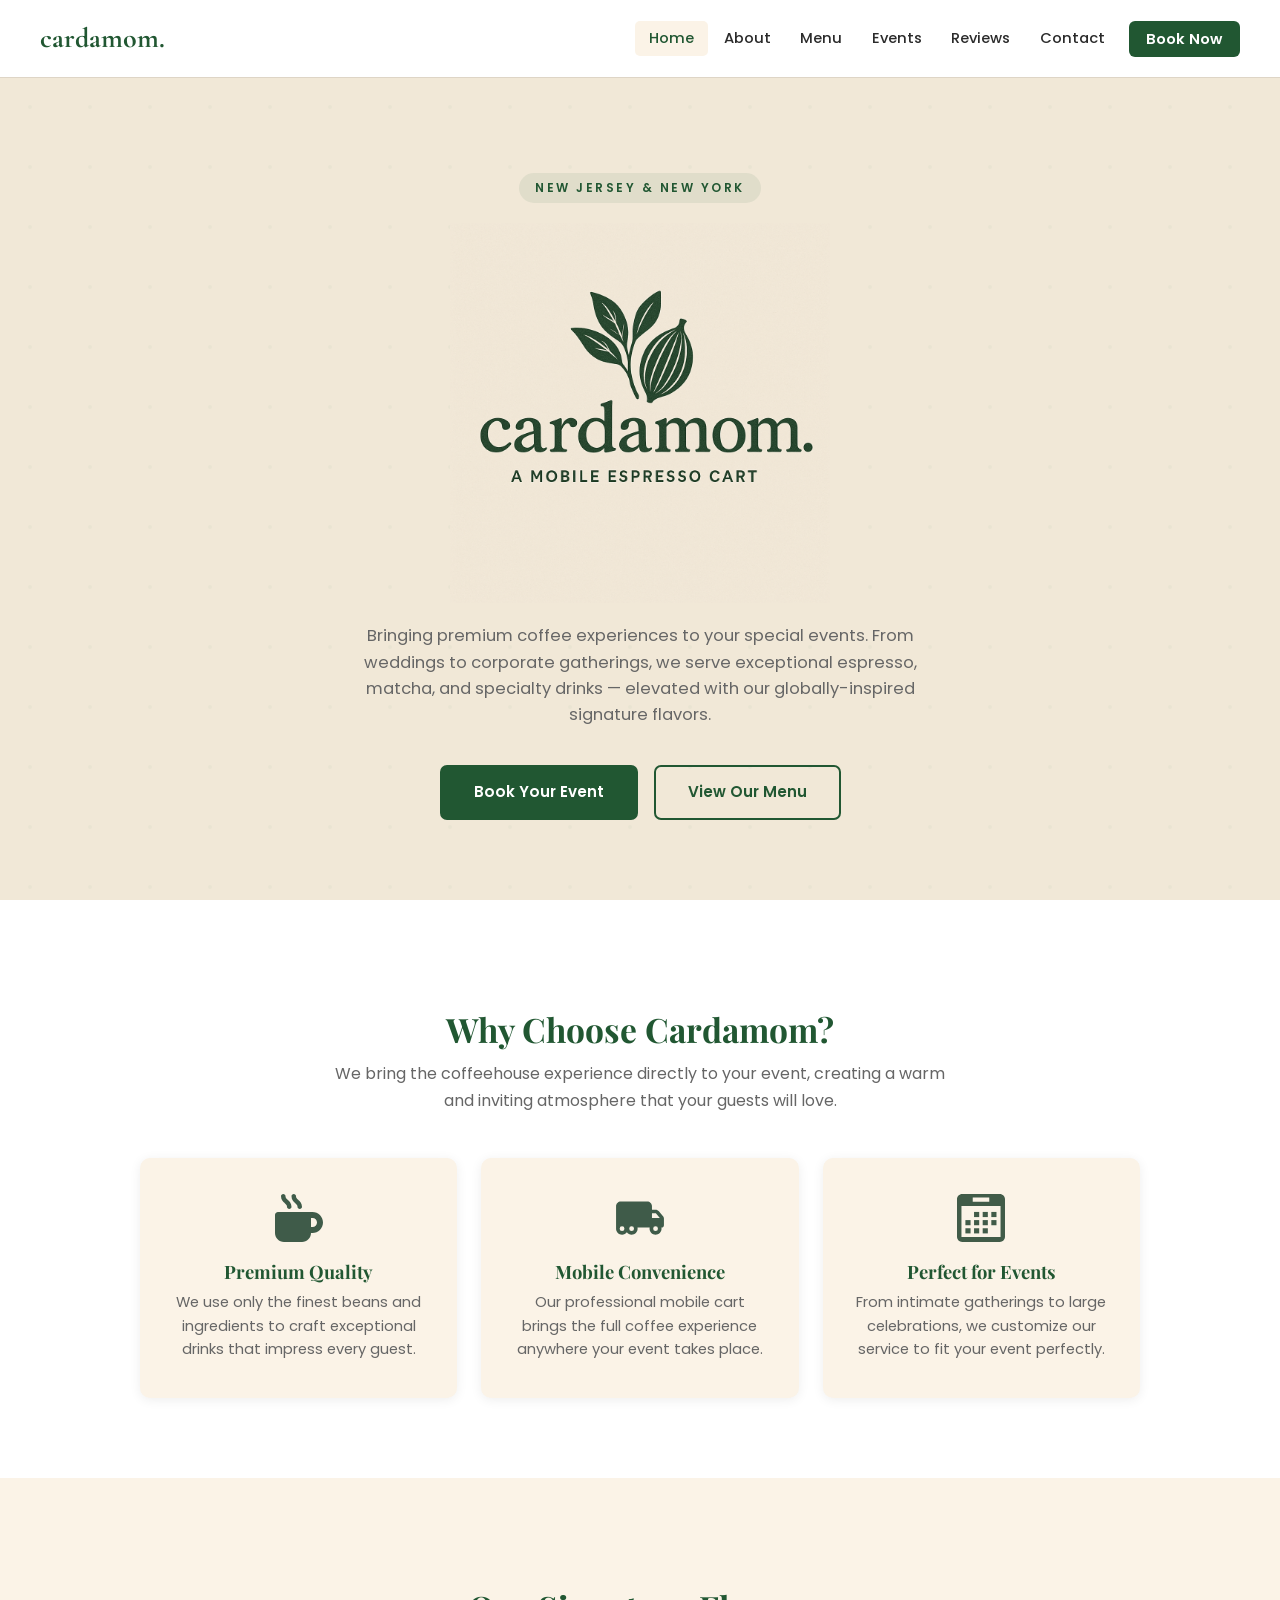
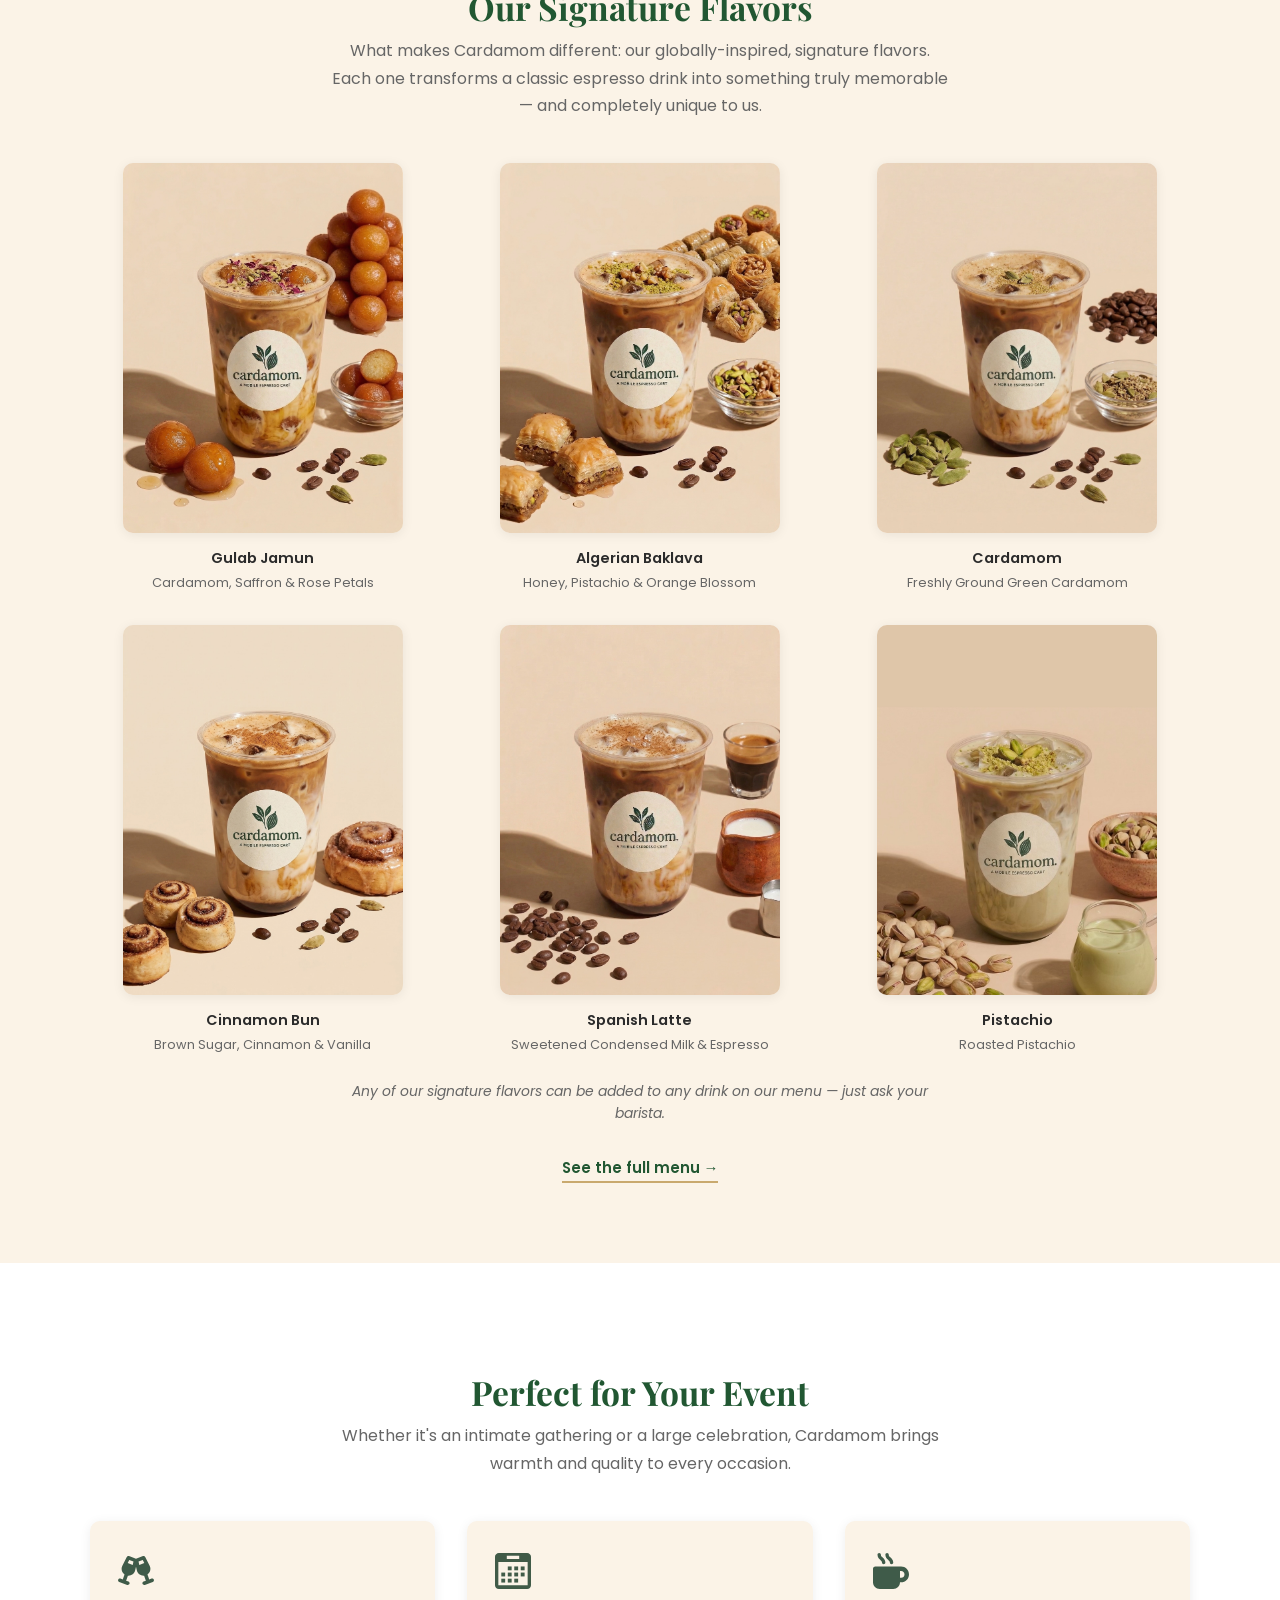
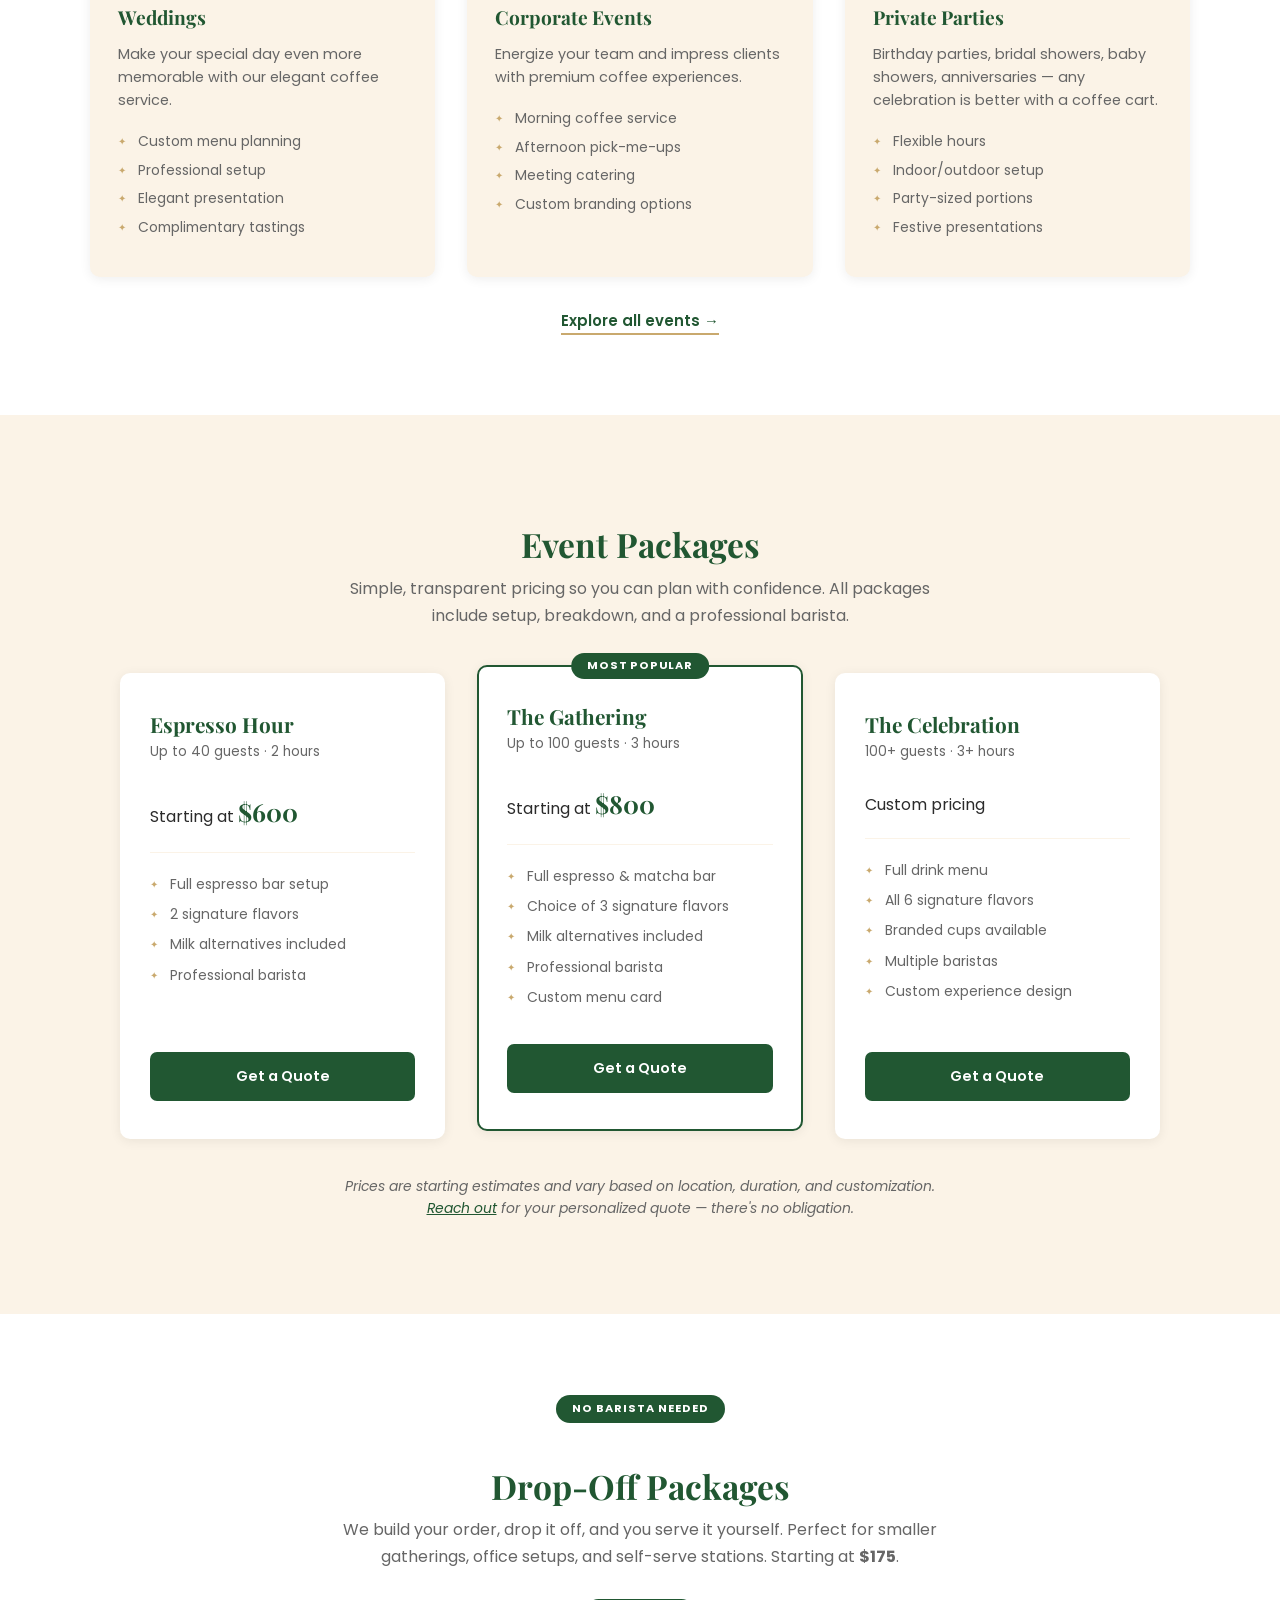
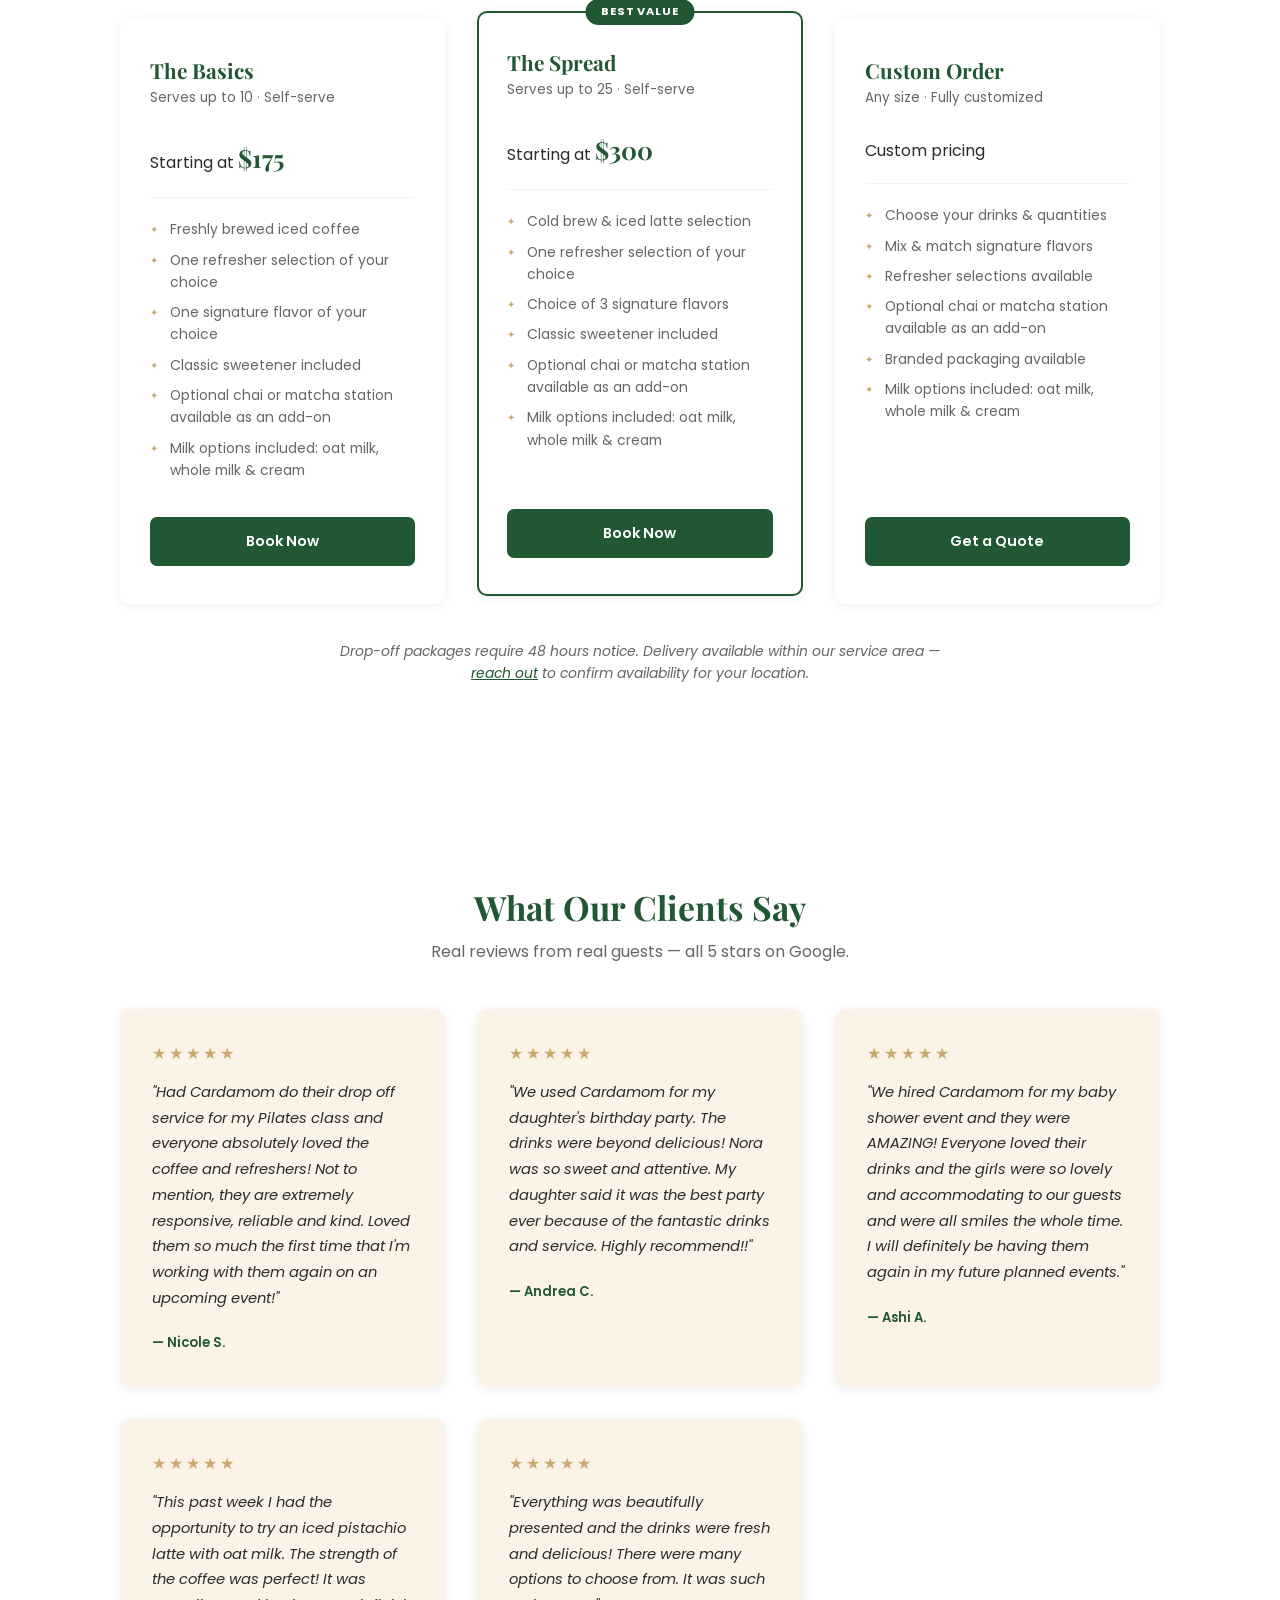
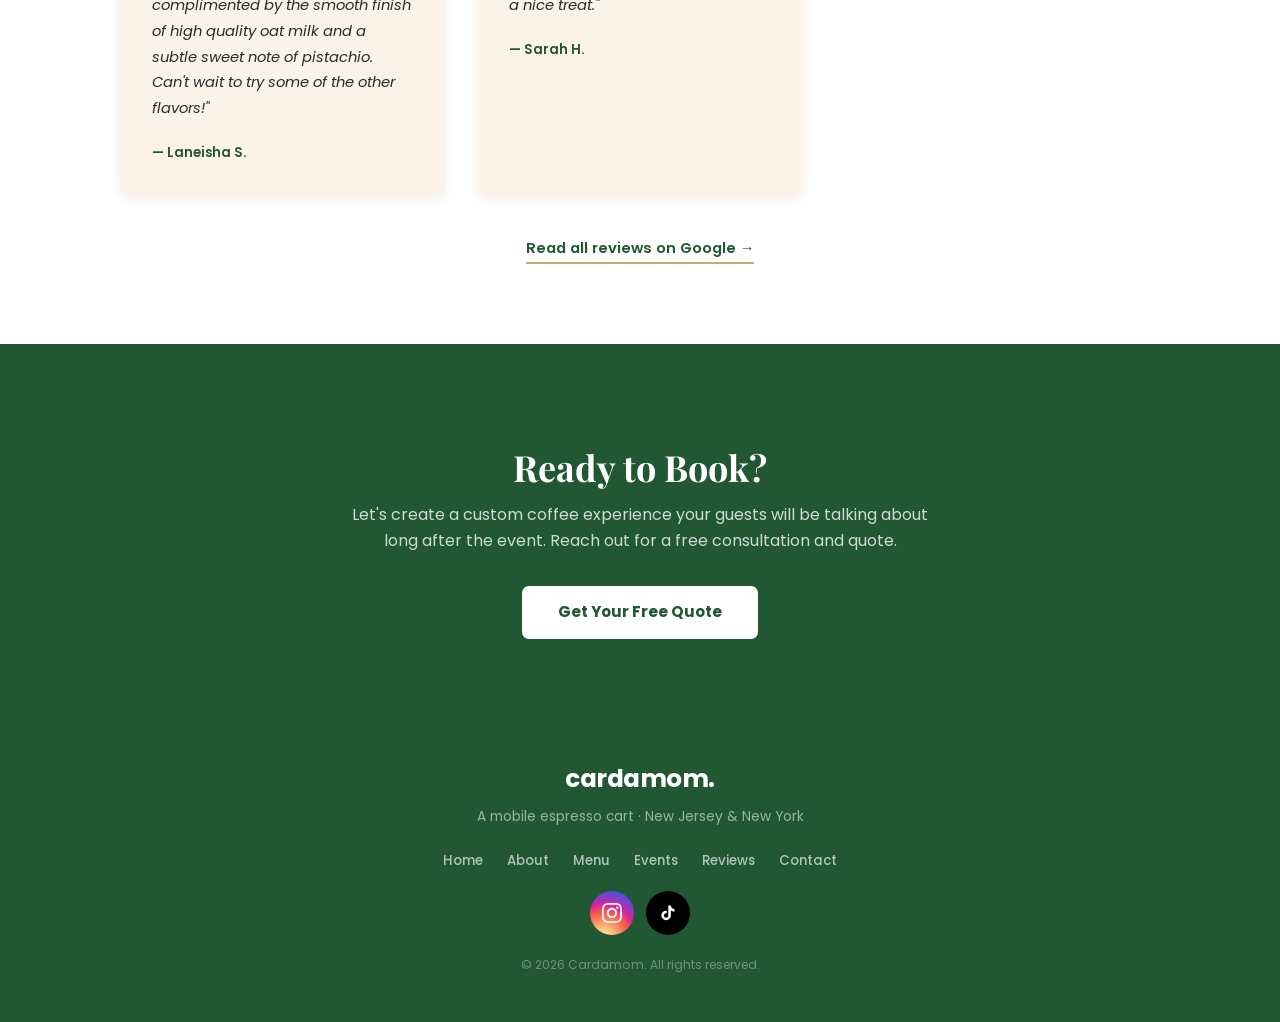
==== index.html @ e5330826 "Update Celebration package duration from 4+ to 3+ hours Co-Authored-By: Claude Sonnet 4.6 <noreply@a" ====
<!DOCTYPE html>
<html lang="en">
<head>
  <meta charset="UTF-8">
  <meta name="viewport" content="width=device-width, initial-scale=1.0">
  <title>Cardamom – Mobile Espresso Cart | NJ &amp; NY Events</title>

  <meta name="description" content="Cardamom is a mobile espresso cart serving premium coffee, matcha, and globally-inspired specialty drinks at weddings, corporate events, birthday parties, bridal showers, baby showers, and private parties across New Jersey and New York.">

  <meta property="og:title" content="Cardamom – Mobile Espresso Cart">
  <meta property="og:description" content="Premium mobile espresso cart for weddings, corporate events &amp; private parties in NJ &amp; NY. Featuring globally-inspired signature flavors.">
  <meta property="og:image" content="https://sipcardamom.coffee/assets/images/og-image.jpg">
  <meta property="og:url" content="https://sipcardamom.coffee">
  <meta property="og:type" content="website">

  <link rel="icon" href="assets/icons/coffee.svg" type="image/svg+xml">
  <link rel="icon" href="favicon.ico" type="image/x-icon">

  <link href="https://fonts.googleapis.com/css2?family=Playfair+Display:wght@400;600;700&family=Poppins:wght@400;500;600;700&display=swap" rel="stylesheet">
  <link rel="stylesheet" href="https://cdnjs.cloudflare.com/ajax/libs/font-awesome/6.5.2/css/all.min.css" integrity="sha512-PwdO3tI+5Mhj84fHXVCLchfhzzrEDf7g+xfB5oXqAMwbhrxZoDG5h4VgWztZstNmBjZCjQI+z5O+Mv3r0Pj0gQ==" crossorigin="anonymous" referrerpolicy="no-referrer">
  <link rel="stylesheet" href="css/styles.css">
  <link rel="canonical" href="https://sipcardamom.coffee/">

  <!-- Google tag (gtag.js) -->
  <script async src="https://www.googletagmanager.com/gtag/js?id=G-JC9WBB8BRN"></script>
  <script>
    window.dataLayer = window.dataLayer || [];
    function gtag(){dataLayer.push(arguments);}
    gtag('js', new Date());
    gtag('config', 'G-JC9WBB8BRN');
  </script>

  <script type="application/ld+json">
  {
    "@context": "https://schema.org",
    "@type": "LocalBusiness",
    "name": "Cardamom",
    "description": "Mobile espresso cart serving premium coffee, matcha, and specialty drinks at weddings, corporate events, and private parties across New Jersey and New York.",
    "url": "https://sipcardamom.coffee",
    "telephone": "+19083731069",
    "email": "sipcardamom@gmail.com",
    "image": "https://sipcardamom.coffee/assets/images/og-image.jpg",
    "logo": "https://sipcardamom.coffee/assets/images/logo.png",
    "priceRange": "$$",
    "areaServed": [
      {"@type": "State", "name": "New Jersey"},
      {"@type": "State", "name": "New York"}
    ],
    "sameAs": [
      "https://www.instagram.com/sipcardamom",
      "https://www.tiktok.com/@sipcardamom"
    ]
  }
  </script>
</head>
<body>

  <!-- Nav injected by main.js -->
  <div id="site-nav"></div>

  <!-- ===================== HERO ===================== -->
  <header class="hero">
    <div class="hero-content">
      <h1 class="sr-only">Mobile Espresso Cart for Events in New Jersey &amp; New York</h1>
      <span class="hero-eyebrow">New Jersey &amp; New York</span>
      <img src="assets/images/logo.png" alt="Cardamom – A Mobile Espresso Cart" class="hero-logo">
      <p>Bringing premium coffee experiences to your special events. From weddings to corporate gatherings, we serve exceptional espresso, matcha, and specialty drinks — elevated with our globally-inspired signature flavors.</p>
      <div class="buttons">
        <a href="pages/contact.html">Book Your Event</a>
        <a href="pages/menu.html" class="secondary">View Our Menu</a>
      </div>
    </div>
  </header>

  <main>

    <!-- ===================== WHY CHOOSE US ===================== -->
    <section class="features">
      <h2>Why Choose Cardamom?</h2>
      <p class="section-sub">We bring the coffeehouse experience directly to your event, creating a warm and inviting atmosphere that your guests will love.</p>
      <div class="grid">
        <div class="card">
          <img src="assets/icons/coffee.svg" alt="Premium quality" class="icon" />
          <h3>Premium Quality</h3>
          <p>We use only the finest beans and ingredients to craft exceptional drinks that impress every guest.</p>
        </div>
        <div class="card">
          <img src="assets/icons/truck-moving.svg" alt="Mobile convenience" class="icon" />
          <h3>Mobile Convenience</h3>
          <p>Our professional mobile cart brings the full coffee experience anywhere your event takes place.</p>
        </div>
        <div class="card">
          <img src="assets/icons/events.svg" alt="Perfect for events" class="icon" />
          <h3>Perfect for Events</h3>
          <p>From intimate gatherings to large celebrations, we customize our service to fit your event perfectly.</p>
        </div>
      </div>
    </section>

    <!-- ===================== SIGNATURE FLAVORS ===================== -->
    <section class="flavors-section">
      <h2>Our Signature Flavors</h2>
      <p class="section-sub">What makes Cardamom different: our globally-inspired, signature flavors. Each one transforms a classic espresso drink into something truly memorable — and completely unique to us.</p>
      <div class="flavors-grid">

        <div class="flavor-card">
          <div class="flavor-img-wrap">
            <img src="assets/images/flavors-ghulab.jpg" alt="Gulab Jamun Latte" class="flavor-img" />
          </div>
          <div class="flavor-info">
            <h4>Gulab Jamun</h4>
            <p>Cardamom, Saffron &amp; Rose Petals</p>
          </div>
        </div>

        <div class="flavor-card">
          <div class="flavor-img-wrap">
            <img src="assets/images/flavor-baklava.jpg" alt="Baklava Latte" class="flavor-img" />
          </div>
          <div class="flavor-info">
            <h4>Algerian Baklava</h4>
            <p>Honey, Pistachio &amp; Orange Blossom</p>
          </div>
        </div>

        <div class="flavor-card">
          <div class="flavor-img-wrap">
            <img src="assets/images/flavor-cardamom.jpg" alt="Cardamom Latte" class="flavor-img" />
          </div>
          <div class="flavor-info">
            <h4>Cardamom</h4>
            <p>Freshly Ground Green Cardamom</p>
          </div>
        </div>

        <div class="flavor-card">
          <div class="flavor-img-wrap">
            <img src="assets/images/flavor-cinnamon.jpg" alt="Cinnamon Roll Latte" class="flavor-img" />
          </div>
          <div class="flavor-info">
            <h4>Cinnamon Bun</h4>
            <p>Brown Sugar, Cinnamon &amp; Vanilla</p>
          </div>
        </div>

        <div class="flavor-card">
          <div class="flavor-img-wrap">
            <img src="assets/images/flavor-spanishlatte.jpg" alt="Spanish Latte" class="flavor-img" />
          </div>
          <div class="flavor-info">
            <h4>Spanish Latte</h4>
            <p>Sweetened Condensed Milk &amp; Espresso</p>
          </div>
        </div>

        <div class="flavor-card">
          <div class="flavor-img-wrap">
            <img src="assets/images/flavor-pistachio.jpg" alt="Pistachio Latte" class="flavor-img" />
          </div>
          <div class="flavor-info">
            <h4>Pistachio</h4>
            <p>Roasted Pistachio</p>
          </div>
        </div>

      </div>
      <p class="flavor-note">Any of our signature flavors can be added to any drink on our menu — just ask your barista.</p>
      <a href="pages/menu.html" class="text-link">See the full menu &rarr;</a>
    </section>

    <!-- ===================== EVENTS ===================== -->
    <section class="events-section">
      <h2>Perfect for Your Event</h2>
      <p class="section-sub">Whether it's an intimate gathering or a large celebration, Cardamom brings warmth and quality to every occasion.</p>
      <div class="events-grid">
        <div class="event-card">
          <div class="event-icon"><img src="assets/icons/champagne-glasses.svg" alt="Weddings" /></div>
          <h3>Weddings</h3>
          <p>Make your special day even more memorable with our elegant coffee service.</p>
          <ul>
            <li>Custom menu planning</li>
            <li>Professional setup</li>
            <li>Elegant presentation</li>
            <li>Complimentary tastings</li>
          </ul>
        </div>
        <div class="event-card">
          <div class="event-icon"><img src="assets/icons/events.svg" alt="Corporate" /></div>
          <h3>Corporate Events</h3>
          <p>Energize your team and impress clients with premium coffee experiences.</p>
          <ul>
            <li>Morning coffee service</li>
            <li>Afternoon pick-me-ups</li>
            <li>Meeting catering</li>
            <li>Custom branding options</li>
          </ul>
        </div>
        <div class="event-card">
          <div class="event-icon"><img src="assets/icons/coffee.svg" alt="Private parties" /></div>
          <h3>Private Parties</h3>
          <p>Birthday parties, bridal showers, baby showers, anniversaries — any celebration is better with a coffee cart.</p>
          <ul>
            <li>Flexible hours</li>
            <li>Indoor/outdoor setup</li>
            <li>Party-sized portions</li>
            <li>Festive presentations</li>
          </ul>
        </div>
      </div>
      <a href="pages/events.html" class="text-link">Explore all events &rarr;</a>
    </section>

    <!-- ===================== PACKAGES ===================== -->
    <section class="packages-section">
      <h2>Event Packages</h2>
      <p class="section-sub">Simple, transparent pricing so you can plan with confidence. All packages include setup, breakdown, and a professional barista.</p>
      <div class="packages-grid">

        <div class="package-card">
          <h3>Espresso Hour</h3>
          <p class="package-sub">Up to 40 guests &middot; 2 hours</p>
          <p class="package-price">Starting at <strong>$600</strong></p>
          <ul>
            <li>Full espresso bar setup</li>
            <li>2 signature flavors</li>
            <li>Milk alternatives included</li>
            <li>Professional barista</li>
          </ul>
          <a href="pages/contact.html" class="pkg-btn">Get a Quote</a>
        </div>

        <div class="package-card featured">
          <div class="popular-badge">Most Popular</div>
          <h3>The Gathering</h3>
          <p class="package-sub">Up to 100 guests &middot; 3 hours</p>
          <p class="package-price">Starting at <strong>$800</strong></p>
          <ul>
            <li>Full espresso &amp; matcha bar</li>
            <li>Choice of 3 signature flavors</li>
            <li>Milk alternatives included</li>
            <li>Professional barista</li>
            <li>Custom menu card</li>
          </ul>
          <a href="pages/contact.html" class="pkg-btn">Get a Quote</a>
        </div>

        <div class="package-card">
          <h3>The Celebration</h3>
          <p class="package-sub">100+ guests &middot; 3+ hours</p>
          <p class="package-price">Custom pricing</p>
          <ul>
            <li>Full drink menu</li>
            <li>All 6 signature flavors</li>
            <li>Branded cups available</li>
            <li>Multiple baristas</li>
            <li>Custom experience design</li>
          </ul>
          <a href="pages/contact.html" class="pkg-btn">Get a Quote</a>
        </div>

      </div>
      <p class="packages-note">Prices are starting estimates and vary based on location, duration, and customization. <a href="pages/contact.html">Reach out</a> for your personalized quote — there's no obligation.</p>
    </section>

    <!-- ===================== DROP-OFF PACKAGES ===================== -->
    <section class="dropoff-section">
      <div class="dropoff-header">
        <span class="eyebrow-tag">No Barista Needed</span>
        <h2>Drop-Off Packages</h2>
        <p class="section-sub">We build your order, drop it off, and you serve it yourself. Perfect for smaller gatherings, office setups, and self-serve stations. Starting at <strong>$175</strong>.</p>
      </div>
      <div class="packages-grid dropoff-grid">

        <div class="package-card">
          <h3>The Basics</h3>
          <p class="package-sub">Serves up to 10 &middot; Self-serve</p>
          <p class="package-price">Starting at <strong>$175</strong></p>
          <ul>
            <li>Freshly brewed iced coffee</li>
            <li>One refresher selection of your choice</li>
            <li>One signature flavor of your choice</li>
            <li>Classic sweetener included</li>
            <li>Optional chai or matcha station available as an add-on</li>
            <li>Milk options included: oat milk, whole milk &amp; cream</li>
          </ul>
          <a href="pages/contact.html" class="pkg-btn">Book Now</a>
        </div>

        <div class="package-card featured">
          <div class="popular-badge">Best Value</div>
          <h3>The Spread</h3>
          <p class="package-sub">Serves up to 25 &middot; Self-serve</p>
          <p class="package-price">Starting at <strong>$300</strong></p>
          <ul>
            <li>Cold brew &amp; iced latte selection</li>
            <li>One refresher selection of your choice</li>
            <li>Choice of 3 signature flavors</li>
            <li>Classic sweetener included</li>
            <li>Optional chai or matcha station available as an add-on</li>
            <li>Milk options included: oat milk, whole milk &amp; cream</li>
          </ul>
          <a href="pages/contact.html" class="pkg-btn">Book Now</a>
        </div>

        <div class="package-card">
          <h3>Custom Order</h3>
          <p class="package-sub">Any size &middot; Fully customized</p>
          <p class="package-price">Custom pricing</p>
          <ul>
            <li>Choose your drinks &amp; quantities</li>
            <li>Mix &amp; match signature flavors</li>
            <li>Refresher selections available</li>
            <li>Optional chai or matcha station available as an add-on</li>
            <li>Branded packaging available</li>
            <li>Milk options included: oat milk, whole milk &amp; cream</li>
          </ul>
          <a href="pages/contact.html" class="pkg-btn">Get a Quote</a>
        </div>

      </div>
      <p class="packages-note">Drop-off packages require 48 hours notice. Delivery available within our service area — <a href="pages/contact.html">reach out</a> to confirm availability for your location.</p>
    </section>

    <!-- ===================== TESTIMONIALS ===================== -->
    <section class="testimonials-section">
      <h2>What Our Clients Say</h2>
      <p class="section-sub">Real reviews from real guests — all 5 stars on Google.</p>
      <div class="testimonials-grid">

        <div class="testimonial-card">
          <div class="stars">&#9733;&#9733;&#9733;&#9733;&#9733;</div>
          <p>"Had Cardamom do their drop off service for my Pilates class and everyone absolutely loved the coffee and refreshers! Not to mention, they are extremely responsive, reliable and kind. Loved them so much the first time that I'm working with them again on an upcoming event!"</p>
          <span class="testimonial-author">— Nicole S.</span>
        </div>

        <div class="testimonial-card">
          <div class="stars">&#9733;&#9733;&#9733;&#9733;&#9733;</div>
          <p>"We used Cardamom for my daughter's birthday party. The drinks were beyond delicious! Nora was so sweet and attentive. My daughter said it was the best party ever because of the fantastic drinks and service. Highly recommend!!"</p>
          <span class="testimonial-author">— Andrea C.</span>
        </div>

        <div class="testimonial-card">
          <div class="stars">&#9733;&#9733;&#9733;&#9733;&#9733;</div>
          <p>"We hired Cardamom for my baby shower event and they were AMAZING! Everyone loved their drinks and the girls were so lovely and accommodating to our guests and were all smiles the whole time. I will definitely be having them again in my future planned events."</p>
          <span class="testimonial-author">— Ashi A.</span>
        </div>

        <div class="testimonial-card">
          <div class="stars">&#9733;&#9733;&#9733;&#9733;&#9733;</div>
          <p>"This past week I had the opportunity to try an iced pistachio latte with oat milk. The strength of the coffee was perfect! It was complimented by the smooth finish of high quality oat milk and a subtle sweet note of pistachio. Can't wait to try some of the other flavors!"</p>
          <span class="testimonial-author">— Laneisha S.</span>
        </div>

        <div class="testimonial-card">
          <div class="stars">&#9733;&#9733;&#9733;&#9733;&#9733;</div>
          <p>"Everything was beautifully presented and the drinks were fresh and delicious! There were many options to choose from. It was such a nice treat."</p>
          <span class="testimonial-author">— Sarah H.</span>
        </div>

      </div>
      <a href="https://maps.app.goo.gl/SQfuenRqdvFhiz299" target="_blank" rel="noopener noreferrer" class="text-link google-reviews-link">Read all reviews on Google &#x2192;</a>
    </section>

    <!-- ===================== CALL TO ACTION ===================== -->
    <section class="cta-section">
      <h2>Ready to Book?</h2>
      <p>Let's create a custom coffee experience your guests will be talking about long after the event. Reach out for a free consultation and quote.</p>
      <a href="pages/contact.html">Get Your Free Quote</a>
    </section>

  </main>

  <div id="site-footer"></div>

  <script src="js/main.js"></script>
</body>
</html>
---- css/styles.css ----
/*
 * Cardamom – Mobile Espresso Cart
 * Stylesheet
 */

@import url('https://fonts.googleapis.com/css2?family=Cormorant+Garamond:wght@400;500;600;700&display=swap');

/* ===================== VARIABLES ===================== */
:root {
  --primary-color: #215732;
  --primary-dark:  #174422;
  --secondary-color: #fbf3e7;
  --accent-color:    #fbf3e7;
  --gold:            #c9a96e;
  --text-color:  #2b2b2b;
  --muted-text:  #666666;
  --white:       #ffffff;
  --border-radius: 10px;
  --shadow: 0 2px 12px rgba(0, 0, 0, 0.07);
  --shadow-md: 0 4px 20px rgba(0, 0, 0, 0.11);
}

/* ===================== RESET & BASE ===================== */
*, *::before, *::after { box-sizing: border-box; }
html { scroll-behavior: smooth; }

body {
  margin: 0;
  font-family: 'Poppins', sans-serif;
  color: var(--text-color);
  background-color: var(--secondary-color);
  line-height: 1.6;
  -webkit-font-smoothing: antialiased;
}

h1, h2, h3 {
  font-family: 'Playfair Display', Georgia, serif;
  line-height: 1.25;
}

h4, h5, h6 { font-family: 'Poppins', sans-serif; }

a { color: inherit; }
img { max-width: 100%; display: block; }

/* ===================== NAVBAR ===================== */
.navbar {
  display: flex;
  justify-content: space-between;
  align-items: center;
  padding: 1rem 2.5rem;
  background-color: var(--white);
  box-shadow: 0 1px 0 rgba(0,0,0,0.08);
  position: sticky;
  top: 0;
  z-index: 200;
}

.logo {
  font-family: 'Cormorant Garamond', Georgia, serif;
  font-size: 1.75rem;
  font-weight: 700;
  color: var(--primary-color);
  text-decoration: none;
  letter-spacing: 0;
}

.nav-links {
  list-style: none;
  display: flex;
  gap: 0.15rem;
  margin: 0;
  padding: 0;
  align-items: center;
}

.nav-links a {
  text-decoration: none;
  color: var(--text-color);
  padding: 0.45rem 0.85rem;
  border-radius: 5px;
  font-weight: 500;
  font-size: 0.92rem;
  transition: background-color 0.18s ease, color 0.18s ease;
}

.nav-links a:hover,
.nav-links a.active {
  background-color: var(--accent-color);
  color: var(--primary-color);
}

.nav-links .cta {
  background-color: var(--primary-color);
  color: var(--white) !important;
  border-radius: 6px;
  font-weight: 600;
  margin-left: 0.5rem;
  padding: 0.5rem 1.1rem;
}

.nav-links .cta:hover { background-color: var(--primary-dark) !important; }

/* Hamburger */
.hamburger {
  display: none;
  flex-direction: column;
  justify-content: center;
  gap: 6px;
  background: none;
  border: none;
  cursor: pointer;
  padding: 10px;
  border-radius: 6px;
  position: relative;
  z-index: 201;
}

.hamburger span {
  display: block;
  width: 30px;
  height: 3px;
  background-color: var(--primary-color);
  border-radius: 3px;
  transition: transform 0.3s ease, opacity 0.3s ease;
}

.hamburger.active span:nth-child(1) { transform: translateY(9px) rotate(45deg); }
.hamburger.active span:nth-child(2) { opacity: 0; }
.hamburger.active span:nth-child(3) { transform: translateY(-9px) rotate(-45deg); }

/* ===================== HERO (homepage) ===================== */
.hero {
  display: flex;
  flex-direction: column;
  justify-content: center;
  align-items: center;
  text-align: center;
  padding: 6rem 1.5rem 5rem;
  background: #f1e8d7;
  position: relative;
  overflow: hidden;
}

.hero::before {
  content: '';
  position: absolute;
  inset: 0;
  background: url("data:image/svg+xml,%3Csvg width='60' height='60' viewBox='0 0 60 60' xmlns='http://www.w3.org/2000/svg'%3E%3Cg fill='none'%3E%3Cg fill='%23215732' fill-opacity='0.03'%3E%3Ccircle cx='30' cy='30' r='2'/%3E%3C/g%3E%3C/g%3E%3C/svg%3E");
  pointer-events: none;
}

.hero-content { position: relative; }

.hero-eyebrow {
  display: inline-block;
  font-size: 0.75rem;
  font-weight: 600;
  letter-spacing: 2.5px;
  text-transform: uppercase;
  color: var(--primary-color);
  background-color: rgba(33,87,50,0.08);
  padding: 0.35rem 1rem;
  border-radius: 20px;
  margin-bottom: 1.25rem;
}

.hero-logo {
  width: 380px;
  max-width: 85vw;
  height: auto;
  display: block;
  margin: 0 auto 0.5rem;
}

.hero p {
  max-width: 580px;
  margin: 1.25rem auto 2.25rem;
  font-size: 1.03rem;
  color: var(--muted-text);
}

.hero .buttons {
  display: flex;
  gap: 1rem;
  flex-wrap: wrap;
  justify-content: center;
}

.hero .buttons a {
  text-decoration: none;
  padding: 0.85rem 2rem;
  border-radius: 7px;
  font-weight: 600;
  font-size: 0.95rem;
  transition: all 0.2s ease;
  border: 2px solid var(--primary-color);
}

.hero .buttons a:first-child {
  background-color: var(--primary-color);
  color: var(--white);
}

.hero .buttons a:first-child:hover {
  background-color: var(--primary-dark);
  border-color: var(--primary-dark);
}

.hero .buttons a.secondary {
  background-color: transparent;
  color: var(--primary-color);
}

.hero .buttons a.secondary:hover {
  background-color: var(--primary-color);
  color: var(--white);
}

/* ===================== PAGE BANNER (subpages) ===================== */
.page-banner {
  padding: 4.5rem 1.5rem 3.5rem;
  background: var(--accent-color);
  text-align: center;
  position: relative;
  overflow: hidden;
}

.page-banner::before {
  content: '';
  position: absolute;
  inset: 0;
  background: url("data:image/svg+xml,%3Csvg width='60' height='60' viewBox='0 0 60 60' xmlns='http://www.w3.org/2000/svg'%3E%3Cg fill='none'%3E%3Cg fill='%23215732' fill-opacity='0.03'%3E%3Ccircle cx='30' cy='30' r='2'/%3E%3C/g%3E%3C/g%3E%3C/svg%3E");
  pointer-events: none;
}

.page-banner-content { position: relative; }

.page-banner .eyebrow {
  display: inline-block;
  font-size: 0.72rem;
  font-weight: 600;
  letter-spacing: 2.5px;
  text-transform: uppercase;
  color: var(--primary-color);
  opacity: 0.65;
  margin-bottom: 0.75rem;
}

.page-banner h1 {
  font-size: 3rem;
  color: var(--primary-color);
  margin: 0 0 1rem;
}

.page-banner p {
  max-width: 540px;
  margin: 0 auto;
  color: var(--muted-text);
  font-size: 1rem;
  line-height: 1.7;
}

/* ===================== SHARED ===================== */
.section-sub {
  max-width: 620px;
  margin: 0 auto 2.75rem;
  color: var(--muted-text);
  font-size: 1rem;
  line-height: 1.7;
  text-align: center;
}

section h2 {
  font-size: 2.1rem;
  color: var(--primary-color);
  margin-bottom: 0.6rem;
  text-align: center;
}

.text-link {
  display: inline-block;
  margin-top: 2rem;
  text-decoration: none;
  color: var(--primary-color);
  font-weight: 600;
  font-size: 0.93rem;
  border-bottom: 2px solid var(--gold);
  padding-bottom: 1px;
  transition: color 0.2s, border-color 0.2s;
}

.text-link:hover {
  color: var(--primary-dark);
  border-color: var(--primary-color);
}

/* ===================== FEATURES ===================== */
.features {
  padding: 5rem 2rem;
  text-align: center;
  background-color: var(--white);
}

.features .grid {
  display: grid;
  grid-template-columns: repeat(auto-fit, minmax(240px, 1fr));
  gap: 1.5rem;
  max-width: 1000px;
  margin: 0 auto;
}

.card {
  background-color: var(--accent-color);
  padding: 2.25rem 2rem;
  border-radius: var(--border-radius);
  text-align: center;
  box-shadow: var(--shadow);
  transition: transform 0.2s ease, box-shadow 0.2s ease;
}

.card:hover { transform: translateY(-3px); box-shadow: var(--shadow-md); }

.card .icon {
  width: 48px;
  height: 48px;
  object-fit: contain;
  margin: 0 auto 1.1rem;
  filter: invert(31%) sepia(22%) saturate(525%) hue-rotate(88deg) brightness(95%) contrast(89%);
}

.card h3 { font-size: 1.15rem; margin-bottom: 0.5rem; color: var(--primary-color); }
.card p  { color: var(--muted-text); font-size: 0.92rem; margin: 0; }

/* ===================== SIGNATURE FLAVORS ===================== */
.flavors-section {
  background-color: var(--secondary-color);
  padding: 5rem 2rem;
  text-align: center;
}

.flavors-grid {
  display: grid;
  grid-template-columns: repeat(3, 1fr);
  gap: 2rem;
  max-width: 1100px;
  margin: 0 auto 1.5rem;
}

.flavor-card {
  display: flex;
  flex-direction: column;
  align-items: center;
  gap: 0.85rem;
}

.flavor-img-wrap {
  width: 280px;
  height: 370px;
  overflow: hidden;
  border-radius: var(--border-radius);
  background-color: var(--accent-color);
  display: flex;
  align-items: center;
  justify-content: center;
  box-shadow: var(--shadow);
  transition: transform 0.25s ease, box-shadow 0.25s ease;
  position: relative;
  z-index: 1;
}

@media (hover: hover) {
  .flavor-img-wrap:hover {
    transform: scale(1.2);
    box-shadow: var(--shadow-md);
    z-index: 10;
  }
}

.flavor-img { width: 100%; height: 100%; object-fit: cover; image-rendering: high-quality; }

.flavor-info h4 {
  margin: 0 0 0.2rem;
  font-family: 'Poppins', sans-serif;
  font-size: 0.9rem;
  font-weight: 600;
  color: var(--text-color);
}

.flavor-info p { margin: 0; font-size: 0.8rem; color: var(--muted-text); }

.flavor-note {
  font-style: italic;
  color: var(--muted-text);
  font-size: 0.87rem;
  max-width: 600px;
  margin: 0 auto;
}

/* ===================== EVENTS SECTION ===================== */
.events-section {
  background-color: var(--white);
  padding: 5rem 2rem;
  text-align: center;
}

.events-grid {
  display: grid;
  grid-template-columns: repeat(auto-fit, minmax(250px, 1fr));
  gap: 2rem;
  max-width: 1100px;
  margin: 0 auto;
}

.event-card {
  background-color: var(--accent-color);
  border-radius: var(--border-radius);
  padding: 2rem 1.75rem;
  text-align: left;
  box-shadow: var(--shadow);
  transition: transform 0.2s ease, box-shadow 0.2s ease;
}

.event-card:hover { transform: translateY(-3px); box-shadow: var(--shadow-md); }

.event-icon { width: 36px; height: 36px; margin-bottom: 1rem; }

.event-icon img {
  width: 36px;
  height: 36px;
  object-fit: contain;
  filter: invert(31%) sepia(22%) saturate(525%) hue-rotate(88deg) brightness(95%) contrast(89%);
}

.event-card h3 { margin: 0 0 0.5rem; font-size: 1.2rem; color: var(--primary-color); }
.event-card > p { margin-bottom: 1.1rem; font-size: 0.9rem; color: var(--muted-text); }

.event-card ul { list-style: none; padding: 0; margin: 0; }

.event-card ul li {
  position: relative;
  padding-left: 1.25rem;
  margin-bottom: 0.4rem;
  color: var(--muted-text);
  font-size: 0.87rem;
}

.event-card ul li::before {
  content: '✦';
  position: absolute;
  left: 0;
  color: var(--gold);
  font-size: 0.62rem;
  top: 4px;
}

/* ===================== PACKAGES ===================== */
.packages-section {
  background-color: var(--secondary-color);
  padding: 5rem 2rem;
  text-align: center;
}

.packages-grid {
  display: grid;
  grid-template-columns: repeat(auto-fit, minmax(270px, 1fr));
  gap: 2rem;
  max-width: 1040px;
  margin: 0 auto;
  align-items: stretch;
}

.package-card {
  background-color: var(--white);
  border-radius: var(--border-radius);
  padding: 2.25rem 1.75rem;
  text-align: left;
  display: flex;
  flex-direction: column;
  box-shadow: var(--shadow);
  position: relative;
  border: 2px solid transparent;
  transition: transform 0.2s ease, box-shadow 0.2s ease;
}

.package-card:hover { transform: translateY(-3px); box-shadow: var(--shadow-md); }

.package-card.featured { border-color: var(--primary-color); transform: translateY(-8px); }
.package-card.featured:hover { transform: translateY(-11px); }

.popular-badge {
  position: absolute;
  top: -14px;
  left: 50%;
  transform: translateX(-50%);
  background-color: var(--primary-color);
  color: var(--white);
  font-size: 0.7rem;
  font-weight: 700;
  padding: 4px 16px;
  border-radius: 20px;
  white-space: nowrap;
  letter-spacing: 0.8px;
  text-transform: uppercase;
}

.package-card h3 { margin-top: 0; margin-bottom: 0.25rem; font-size: 1.3rem; color: var(--primary-color); }

.package-sub { color: var(--muted-text); font-size: 0.84rem; margin: 0 0 0.85rem; }

.package-price {
  font-size: 1rem;
  color: var(--text-color);
  margin-bottom: 1.25rem;
  padding-bottom: 1.25rem;
  border-bottom: 1px solid var(--accent-color);
}

.package-price strong {
  font-size: 1.55rem;
  color: var(--primary-color);
  font-family: 'Playfair Display', serif;
}

.package-card ul { list-style: none; padding: 0; margin: 0 0 1.75rem; flex: 1; }

.package-card ul li {
  position: relative;
  padding-left: 1.25rem;
  margin-bottom: 0.5rem;
  color: var(--muted-text);
  font-size: 0.87rem;
}

.package-card ul li::before {
  content: '✦';
  position: absolute;
  left: 0;
  color: var(--gold);
  font-size: 0.62rem;
  top: 4px;
}

.pkg-btn {
  display: block;
  text-align: center;
  text-decoration: none;
  background-color: var(--primary-color);
  color: var(--white);
  padding: 0.8rem 1.2rem;
  border-radius: 7px;
  font-weight: 600;
  font-size: 0.9rem;
  transition: background-color 0.2s ease;
}

.pkg-btn:hover { background-color: var(--primary-dark); }

.packages-note {
  margin-top: 2.25rem;
  color: var(--muted-text);
  font-size: 0.87rem;
  font-style: italic;
  max-width: 600px;
  margin-left: auto;
  margin-right: auto;
}

.packages-note a { color: var(--primary-color); text-decoration: underline; }

/* ===================== DROP-OFF PACKAGES ===================== */
.dropoff-section {
  background-color: var(--white);
  padding: 5rem 2rem;
  text-align: center;
  border-top: 1px solid var(--accent-color);
}

.dropoff-header {
  margin-bottom: 3rem;
}

.eyebrow-tag {
  display: inline-block;
  background-color: var(--primary-color);
  color: var(--white);
  font-size: 0.7rem;
  font-weight: 700;
  letter-spacing: 1px;
  text-transform: uppercase;
  padding: 5px 16px;
  border-radius: 20px;
  margin-bottom: 0.85rem;
}

.dropoff-grid {
  max-width: 1040px;
  margin: 0 auto;
}

/* ===================== TESTIMONIALS ===================== */
.testimonials-section {
  background-color: var(--white);
  padding: 5rem 2rem;
  text-align: center;
}

.testimonials-grid {
  display: grid;
  grid-template-columns: repeat(auto-fit, minmax(270px, 1fr));
  gap: 2rem;
  max-width: 1040px;
  margin: 0 auto;
}

.testimonial-card {
  background-color: var(--accent-color);
  border-radius: var(--border-radius);
  padding: 2rem;
  text-align: left;
  box-shadow: var(--shadow);
}

.stars { color: var(--gold); font-size: 1rem; margin-bottom: 0.85rem; letter-spacing: 3px; }

.testimonial-card p {
  color: var(--text-color);
  font-size: 0.92rem;
  margin: 0 0 1.1rem;
  line-height: 1.75;
  font-style: italic;
}

.testimonial-author { font-size: 0.82rem; font-weight: 600; color: var(--primary-color); }

.google-reviews-link {
  display: inline-block;
  margin-top: 2.5rem;
  font-size: 0.92rem;
}

/* ===================== CALL TO ACTION ===================== */
.cta-section {
  background-color: var(--primary-color);
  color: var(--white);
  padding: 4.5rem 2rem;
  text-align: center;
  position: relative;
  overflow: hidden;
}


.cta-section h2, .cta-section p, .cta-section a { position: relative; }
.cta-section h2 { font-size: 2.25rem; color: var(--white); margin-bottom: 0.75rem; }

.cta-section p {
  max-width: 580px;
  margin: 0 auto 2rem;
  color: rgba(255,255,255,0.78);
  font-size: 1rem;
}

.cta-section a {
  text-decoration: none;
  background-color: var(--white);
  color: var(--primary-color);
  padding: 0.9rem 2.25rem;
  border-radius: 7px;
  font-weight: 700;
  font-size: 0.95rem;
  transition: background-color 0.2s ease;
  display: inline-block;
}

.cta-section a:hover { background-color: #f1f1f1; }

/* ===================== MENU PAGE ===================== */
.menu-page-section {
  background-color: var(--secondary-color);
  padding: 4.5rem 2rem;
  text-align: center;
}

.flavors-highlight {
  background-color: var(--white);
  border-radius: var(--border-radius);
  padding: 3rem 2.5rem;
  margin: 0 auto 3.5rem;
  box-shadow: var(--shadow);
  max-width: 1100px;
  border: 1px solid rgba(201,169,110,0.25);
}

.flavors-highlight h3 {
  font-size: 1.6rem;
  color: var(--primary-color);
  margin-bottom: 0.5rem;
}

.flavor-intro {
  color: var(--muted-text);
  max-width: 680px;
  margin: 0 auto 2.5rem;
  font-size: 0.95rem;
  line-height: 1.7;
}

/* Drink menu grid */
.menu-grid {
  display: grid;
  grid-template-columns: repeat(auto-fit, minmax(270px, 1fr));
  gap: 2rem;
  max-width: 1100px;
  margin: 0 auto;
}

.menu-card {
  background-color: var(--white);
  padding: 2rem 1.75rem;
  border-radius: var(--border-radius);
  box-shadow: var(--shadow);
  text-align: left;
}

.menu-card h3 {
  margin-top: 0;
  margin-bottom: 1.4rem;
  font-size: 1.15rem;
  color: var(--primary-color);
  padding-bottom: 0.7rem;
  border-bottom: 2px solid var(--accent-color);
}

.menu-item {
  display: flex;
  justify-content: space-between;
  align-items: flex-start;
  margin-bottom: 1.2rem;
}

.menu-item:last-child { margin-bottom: 0; }

.menu-item .menu-content { flex: 1; margin-right: 1rem; }

.menu-item h4 { margin: 0 0 0.2rem; font-size: 0.93rem; color: var(--text-color); font-weight: 600; }

.menu-item p.description { margin: 0; font-size: 0.79rem; color: var(--muted-text); line-height: 1.4; }

.menu-item span.price {
  font-weight: 600;
  color: var(--primary-color);
  white-space: nowrap;
  font-size: 0.93rem;
  flex-shrink: 0;
}

.menu-note {
  margin-top: 2.5rem;
  font-style: italic;
  color: var(--muted-text);
  font-size: 0.87rem;
  text-align: center;
}

/* ===================== ABOUT PAGE ===================== */
.about-story {
  background-color: var(--white);
  padding: 5rem 2rem;
}

.about-story-inner {
  max-width: 920px;
  margin: 0 auto;
  display: grid;
  grid-template-columns: 1fr 1fr;
  gap: 4rem;
  align-items: center;
}

.about-story-text h2 { text-align: left; margin-bottom: 1.25rem; }

.about-story-text p {
  color: var(--muted-text);
  font-size: 0.95rem;
  line-height: 1.85;
  margin-bottom: 1rem;
}

.about-story-text p:last-child { margin-bottom: 0; }

.about-visual {
  border-radius: var(--border-radius);
  aspect-ratio: 4/5;
  overflow: hidden;
}

.about-img {
  width: 100%;
  height: 100%;
  object-fit: cover;
  display: block;
}

.about-values {
  background-color: var(--secondary-color);
  padding: 5rem 2rem;
  text-align: center;
}

.values-grid {
  display: grid;
  grid-template-columns: repeat(auto-fit, minmax(220px, 1fr));
  gap: 1.75rem;
  max-width: 1040px;
  margin: 0 auto;
}

.value-card {
  background-color: var(--white);
  border-radius: var(--border-radius);
  padding: 2rem 1.75rem;
  text-align: left;
  box-shadow: var(--shadow);
}

.value-number {
  font-family: 'Playfair Display', serif;
  font-size: 2.5rem;
  color: var(--gold);
  opacity: 0.65;
  line-height: 1;
  margin-bottom: 0.75rem;
  display: block;
}

.value-card h3 { font-size: 1.1rem; color: var(--primary-color); margin: 0 0 0.5rem; }

.value-card p { color: var(--muted-text); font-size: 0.87rem; line-height: 1.65; margin: 0; }

.about-area {
  background-color: var(--white);
  padding: 5rem 2rem;
  text-align: center;
}

.area-details {
  display: flex;
  justify-content: center;
  gap: 3rem;
  flex-wrap: wrap;
  margin-top: 2.5rem;
}

.area-item { text-align: center; }

.area-item .area-icon {
  width: 44px;
  height: 44px;
  margin: 0 auto 0.75rem;
  filter: invert(31%) sepia(22%) saturate(525%) hue-rotate(88deg) brightness(95%) contrast(89%);
}

.area-item h4 { font-size: 1rem; color: var(--primary-color); margin: 0 0 0.3rem; }
.area-item p  { color: var(--muted-text); font-size: 0.87rem; margin: 0; }

/* ===================== EVENTS PAGE ===================== */
.event-detail-section {
  padding: 5rem 2rem;
}

.event-detail-section:nth-child(odd)  { background-color: var(--white); }
.event-detail-section:nth-child(even) { background-color: var(--secondary-color); }

.event-detail-inner {
  max-width: 920px;
  margin: 0 auto;
  display: grid;
  grid-template-columns: 1fr 1fr;
  gap: 3.5rem;
  align-items: start;
}

.event-detail-inner.reverse { direction: rtl; }
.event-detail-inner.reverse > * { direction: ltr; }

.event-detail-text h2 { text-align: left; margin-bottom: 1rem; font-size: 1.85rem; }

.event-detail-text p {
  color: var(--muted-text);
  font-size: 0.93rem;
  line-height: 1.8;
  margin-bottom: 1.25rem;
}

.event-detail-text ul { list-style: none; padding: 0; margin: 0; }

.event-detail-text ul li {
  position: relative;
  padding-left: 1.5rem;
  margin-bottom: 0.6rem;
  color: var(--muted-text);
  font-size: 0.88rem;
}

.event-detail-text ul li::before {
  content: '✦';
  position: absolute;
  left: 0;
  color: var(--gold);
  font-size: 0.6rem;
  top: 5px;
}

.event-detail-visual {
  background: var(--accent-color);
  border-radius: var(--border-radius);
  aspect-ratio: 4/3;
  overflow: hidden;
  display: flex;
  align-items: center;
  justify-content: center;
  font-size: 4rem;
}

.event-detail-visual:not(:has(.event-detail-img)) { opacity: 0.4; }

.event-detail-img {
  width: 100%;
  height: 100%;
  object-fit: cover;
  display: block;
  opacity: 1;
}

/* ===================== CONTACT PAGE ===================== */
.contact-section {
  background-color: var(--white);
  padding: 5rem 2rem;
  text-align: center;
}

.contact-grid {
  display: grid;
  grid-template-columns: 1fr 1.8fr;
  gap: 2.5rem;
  max-width: 1020px;
  margin: 0 auto;
  text-align: left;
}

.contact-info,
.booking-form-wrap {
  background-color: var(--accent-color);
  padding: 2.25rem;
  border-radius: var(--border-radius);
  box-shadow: var(--shadow);
}

.contact-info h3,
.booking-form-wrap h3 {
  margin-top: 0;
  margin-bottom: 1.5rem;
  font-size: 1.2rem;
  color: var(--primary-color);
}

.contact-info ul { list-style: none; padding: 0; margin: 0 0 1.75rem; }

.contact-info li {
  display: flex;
  align-items: flex-start;
  margin-bottom: 1.25rem;
  font-size: 0.88rem;
  color: var(--muted-text);
}

.contact-icon {
  width: 20px;
  height: 20px;
  object-fit: contain;
  margin-right: 0.75rem;
  margin-top: 0.1rem;
  flex-shrink: 0;
  filter: invert(31%) sepia(22%) saturate(525%) hue-rotate(88deg) brightness(95%) contrast(89%);
}

.contact-info li span { display: block; line-height: 1.6; }

.contact-info li span strong {
  color: var(--text-color);
  display: block;
  font-weight: 600;
  font-size: 0.78rem;
  text-transform: uppercase;
  letter-spacing: 0.6px;
  margin-bottom: 1px;
}

.social-links h4 {
  font-size: 0.78rem;
  text-transform: uppercase;
  letter-spacing: 0.6px;
  color: var(--text-color);
  margin: 0 0 0.75rem;
}

.social-icons-row { display: flex; gap: 0.75rem; align-items: center; }

.social-icon-btn {
  display: inline-flex;
  align-items: center;
  justify-content: center;
  width: 44px;
  height: 44px;
  border-radius: 50%;
  text-decoration: none;
  font-size: 1.15rem;
  color: var(--white);
  transition: transform 0.2s ease, opacity 0.2s ease;
}

.social-icon-btn:hover { transform: scale(1.12); opacity: 0.88; }

.social-icon-btn.instagram {
  background: radial-gradient(circle at 30% 107%, #fdf497 0%, #fdf497 5%, #fd5949 45%, #d6249f 60%, #285AEB 90%);
}

.social-icon-btn.tiktok {
  background: #010101;
  position: relative;
}

/* keep old .social-btn for any existing usages */
.social-btn {
  display: inline-flex;
  align-items: center;
  gap: 0.5rem;
  text-decoration: none;
  background-color: var(--primary-color);
  color: var(--white);
  padding: 0.6rem 1.2rem;
  border-radius: 7px;
  font-weight: 600;
  font-size: 0.87rem;
  transition: background-color 0.2s ease;
}

.social-btn:hover { background-color: var(--primary-dark); }
.social-btn i { font-size: 1rem; }

/* ---- Booking Form ---- */
.inquiry-form { display: flex; flex-direction: column; gap: 1.1rem; }

.form-row { display: grid; grid-template-columns: 1fr 1fr; gap: 1.1rem; }

.form-group { display: flex; flex-direction: column; gap: 0.35rem; min-width: 0; }

.form-group label {
  font-size: 0.78rem;
  font-weight: 600;
  color: var(--text-color);
  letter-spacing: 0.4px;
  text-transform: uppercase;
}

.form-group input,
.form-group select,
.form-group textarea {
  padding: 0.7rem 0.95rem;
  border: 1.5px solid #ddd;
  border-radius: 7px;
  font-family: 'Poppins', sans-serif;
  font-size: 0.9rem;
  color: var(--text-color);
  background-color: var(--white);
  transition: border-color 0.2s ease;
  outline: none;
  width: 100%;
  min-width: 0;
  max-width: 100%;
}

.form-group input:focus,
.form-group select:focus,
.form-group textarea:focus { border-color: var(--primary-color); }

.form-group textarea { resize: vertical; min-height: 115px; }

.form-group input[type="date"],
.form-group input[type="time"] {
  -webkit-appearance: none;
  appearance: none;
  line-height: 1.5;
  min-height: 2.8rem;
}

.form-group.field-error input,
.form-group.field-error select,
.form-group.field-error textarea { border-color: #d93025; background-color: #fff8f8; }
.form-group.field-error label { color: #d93025; }

.submit-btn {
  background-color: var(--primary-color);
  color: var(--white);
  border: none;
  padding: 0.9rem 2rem;
  border-radius: 7px;
  font-family: 'Poppins', sans-serif;
  font-size: 0.95rem;
  font-weight: 700;
  cursor: pointer;
  transition: background-color 0.2s ease;
  align-self: flex-start;
}

.submit-btn:hover { background-color: var(--primary-dark); }

.field-optional { font-weight: 400; color: #999; font-size: 0.75rem; }

.drinks-checklist { display: flex; flex-direction: column; gap: 1rem; border: 1.5px solid #ddd; border-radius: 8px; padding: 1rem; background: #fafafa; }

.drinks-category-label { font-size: 0.72rem; font-weight: 700; text-transform: uppercase; letter-spacing: 0.06em; color: var(--primary-color); display: block; margin-bottom: 0.4rem; }

.drinks-check-grid { display: grid; grid-template-columns: repeat(3, 1fr); gap: 0.4rem 0.6rem; }

.check-option { display: flex; align-items: center; gap: 0.45rem; font-size: 0.85rem; color: #444; cursor: pointer; }

.check-option input[type="checkbox"] { accent-color: var(--primary-color); width: 15px; height: 15px; cursor: pointer; flex-shrink: 0; }

.radio-group { display: flex; gap: 1.5rem; padding: 0.5rem 0; }

.radio-option { display: flex; align-items: center; gap: 0.45rem; font-size: 0.88rem; color: #444; cursor: pointer; }

.radio-option input[type="radio"] { accent-color: var(--primary-color); width: 16px; height: 16px; cursor: pointer; }

/* ===================== REVIEWS PAGE ===================== */
.reviews-summary-section {
  background: var(--accent-color);
  padding: 4rem 2rem;
}

.reviews-summary {
  max-width: 860px;
  margin: 0 auto;
  display: flex;
  align-items: center;
  gap: 3rem;
}

.reviews-score {
  display: flex;
  flex-direction: column;
  align-items: center;
  gap: 0.35rem;
  flex-shrink: 0;
}

.reviews-number {
  font-family: 'Playfair Display', serif;
  font-size: 4rem;
  font-weight: 700;
  color: var(--primary-color);
  line-height: 1;
}

.reviews-score .reviews-stars {
  color: var(--gold);
  font-size: 1.3rem;
  letter-spacing: 4px;
}

.reviews-source {
  font-size: 0.75rem;
  font-weight: 600;
  text-transform: uppercase;
  letter-spacing: 0.08em;
  color: #888;
}

.reviews-summary-text p {
  color: var(--text-color);
  font-size: 0.95rem;
  line-height: 1.75;
  margin-bottom: 1.25rem;
}

.reviews-google-btn {
  display: inline-flex;
  align-items: center;
  gap: 0.5rem;
  background: var(--primary-color);
  color: var(--white);
  padding: 0.65rem 1.4rem;
  border-radius: 7px;
  font-size: 0.85rem;
  font-weight: 600;
  text-decoration: none;
  transition: background-color 0.2s ease;
}

.reviews-google-btn:hover { background-color: var(--primary-dark); }

.reviews-page-section {
  padding: 5rem 2rem;
  background: var(--white);
}

.reviews-page-grid {
  display: grid;
  grid-template-columns: repeat(auto-fit, minmax(300px, 1fr));
  gap: 2rem;
  max-width: 1100px;
  margin: 0 auto;
}

.review-page-card {
  background: var(--accent-color);
  border-radius: var(--border-radius);
  padding: 2rem;
  display: flex;
  flex-direction: column;
  gap: 1rem;
}

.review-card-header {
  display: flex;
  align-items: center;
  gap: 0.85rem;
}

.reviewer-avatar {
  width: 44px;
  height: 44px;
  border-radius: 50%;
  background: var(--primary-color);
  color: var(--white);
  display: flex;
  align-items: center;
  justify-content: center;
  font-family: 'Playfair Display', serif;
  font-size: 1.2rem;
  font-weight: 700;
  flex-shrink: 0;
}

.reviewer-info {
  flex: 1;
  display: flex;
  flex-direction: column;
  gap: 0.2rem;
}

.reviewer-name {
  font-weight: 600;
  font-size: 0.9rem;
  color: var(--text-color);
}

.reviewer-info .stars {
  color: var(--gold);
  font-size: 0.8rem;
  letter-spacing: 2px;
  margin: 0;
}

.review-google-icon {
  color: #4285F4;
  font-size: 1.2rem;
  flex-shrink: 0;
}

.review-page-card p {
  color: var(--text-color);
  font-size: 0.91rem;
  line-height: 1.7;
  margin: 0;
  font-style: italic;
}

/* ===================== FAQ ===================== */
.faq-section {
  background-color: var(--secondary-color);
  padding: 5rem 2rem;
  text-align: center;
}

.faq-grid {
  display: grid;
  grid-template-columns: repeat(auto-fit, minmax(290px, 1fr));
  gap: 1.5rem;
  max-width: 1040px;
  margin: 0 auto;
  text-align: left;
}

.faq-item {
  background-color: var(--white);
  padding: 1.75rem;
  border-radius: var(--border-radius);
  box-shadow: var(--shadow);
}

.faq-item h4 { margin: 0 0 0.6rem; font-size: 0.95rem; color: var(--primary-color); font-weight: 600; }
.faq-item p  { margin: 0; font-size: 0.88rem; color: var(--muted-text); line-height: 1.65; }

/* ===================== FOOTER ===================== */
.footer {
  background-color: var(--primary-color);
  color: var(--white);
  padding: 3rem 1.5rem;
  text-align: center;
}

.footer-inner { display: flex; flex-direction: column; align-items: center; gap: 0.5rem; }

.footer-brand {
  font-family: 'Poppins', sans-serif;
  font-size: 1.55rem;
  font-weight: 700;
  margin: 0;
  letter-spacing: -0.5px;
}

.footer-tagline { margin: 0; color: rgba(255,255,255,0.55); font-size: 0.85rem; }

.footer-nav {
  display: flex;
  gap: 1.5rem;
  flex-wrap: wrap;
  justify-content: center;
  margin: 0.85rem 0 0.5rem;
}

.footer-nav a {
  color: rgba(255,255,255,0.65);
  text-decoration: none;
  font-size: 0.83rem;
  font-weight: 500;
  transition: color 0.2s ease;
}

.footer-nav a:hover { color: var(--white); }

.footer-social { margin: 0.25rem 0; display: flex; gap: 0.75rem; }

.footer-social a:hover { opacity: 0.88; }

.footer-copy { margin: 0.5rem 0 0; font-size: 0.76rem; color: rgba(255,255,255,0.35); }

/* ===================== RESPONSIVE ===================== */

@media (max-width: 900px) {
  .about-story-inner,
  .event-detail-inner {
    grid-template-columns: 1fr;
    gap: 2rem;
  }

  .about-visual,
  .event-detail-visual { aspect-ratio: 16/7; }

  .event-detail-inner.reverse { direction: ltr; }

  /* Mobile nav */
  .hamburger { display: flex; }

  .nav-links {
    display: none;
    flex-direction: column;
    align-items: center;
    justify-content: center;
    position: fixed;
    inset: 0;
    height: 100dvh;
    background-color: var(--white);
    padding: 2rem;
    gap: 0;
    z-index: 200;
  }

  .nav-links.open { display: flex; }

  .nav-links li {
    width: 100%;
    flex: 1;
    display: flex;
    align-items: center;
    justify-content: center;
    border-bottom: 1px solid rgba(0,0,0,0.06);
  }

  .nav-links li:first-child { border-top: 1px solid rgba(0,0,0,0.06); }

  .nav-links a {
    font-size: 1.4rem;
    font-weight: 600;
    width: 100%;
    text-align: center;
    padding: 0.75rem 1rem;
  }

  .nav-links .cta {
    margin-left: 0;
    text-align: center;
    margin-top: 0;
    border-radius: 8px;
    width: 80%;
  }

  .nav-links li:has(.cta) {
    border: none;
    flex: 0 0 auto;
    padding-top: 1.5rem;
  }

  .navbar { padding: 0.9rem 1.25rem; }
}

@media (max-width: 768px) {
  .contact-grid { grid-template-columns: 1fr; }
  .submit-btn { width: 100%; }
  .booking-form-wrap { padding: 1.25rem; overflow-x: hidden; }

  .packages-grid {
    grid-template-columns: 1fr;
    max-width: 440px;
    margin-left: auto;
    margin-right: auto;
  }

  .package-card.featured { transform: none; }
  .package-card.featured:hover { transform: translateY(-3px); }
}

@media (max-width: 640px) {
  .hero { padding: 4rem 1.25rem 3.5rem; }
  .hero h1 { font-size: 2.8rem; }
  .hero h2 { font-size: 0.76rem; letter-spacing: 3px; }
  .hero p  { font-size: 0.93rem; }

  .page-banner { padding: 3rem 1.25rem 2.5rem; }
  .page-banner h1 { font-size: 2.2rem; }

  section h2 { font-size: 1.75rem; }

  .features, .flavors-section, .events-section,
  .packages-section, .testimonials-section,
  .faq-section, .contact-section, .about-story,
  .about-values, .about-area, .event-detail-section,
  .menu-page-section { padding: 3.5rem 1.25rem; }

  .form-row { grid-template-columns: 1fr; }

  .flavors-grid { grid-template-columns: repeat(2, 1fr); gap: 1.25rem; }
  .flavor-img-wrap { width: 130px; height: 173px; }
  .flavors-highlight { padding: 1.5rem 0.75rem; }

  .submit-btn { width: 100%; }
  .drinks-check-grid { grid-template-columns: repeat(2, 1fr); }
  .reviews-summary { flex-direction: column; text-align: center; gap: 2rem; }
  .reviews-summary-text { text-align: left; }

  .footer-nav { gap: 1rem; }
  .area-details { gap: 1.75rem; }
}

@media (max-width: 400px) {
  .hero h1 { font-size: 2.2rem; }
  .flavors-grid { grid-template-columns: repeat(2, 1fr); }
}

.sr-only {
  position: absolute;
  width: 1px;
  height: 1px;
  padding: 0;
  margin: -1px;
  overflow: hidden;
  clip: rect(0, 0, 0, 0);
  white-space: nowrap;
  border: 0;
}
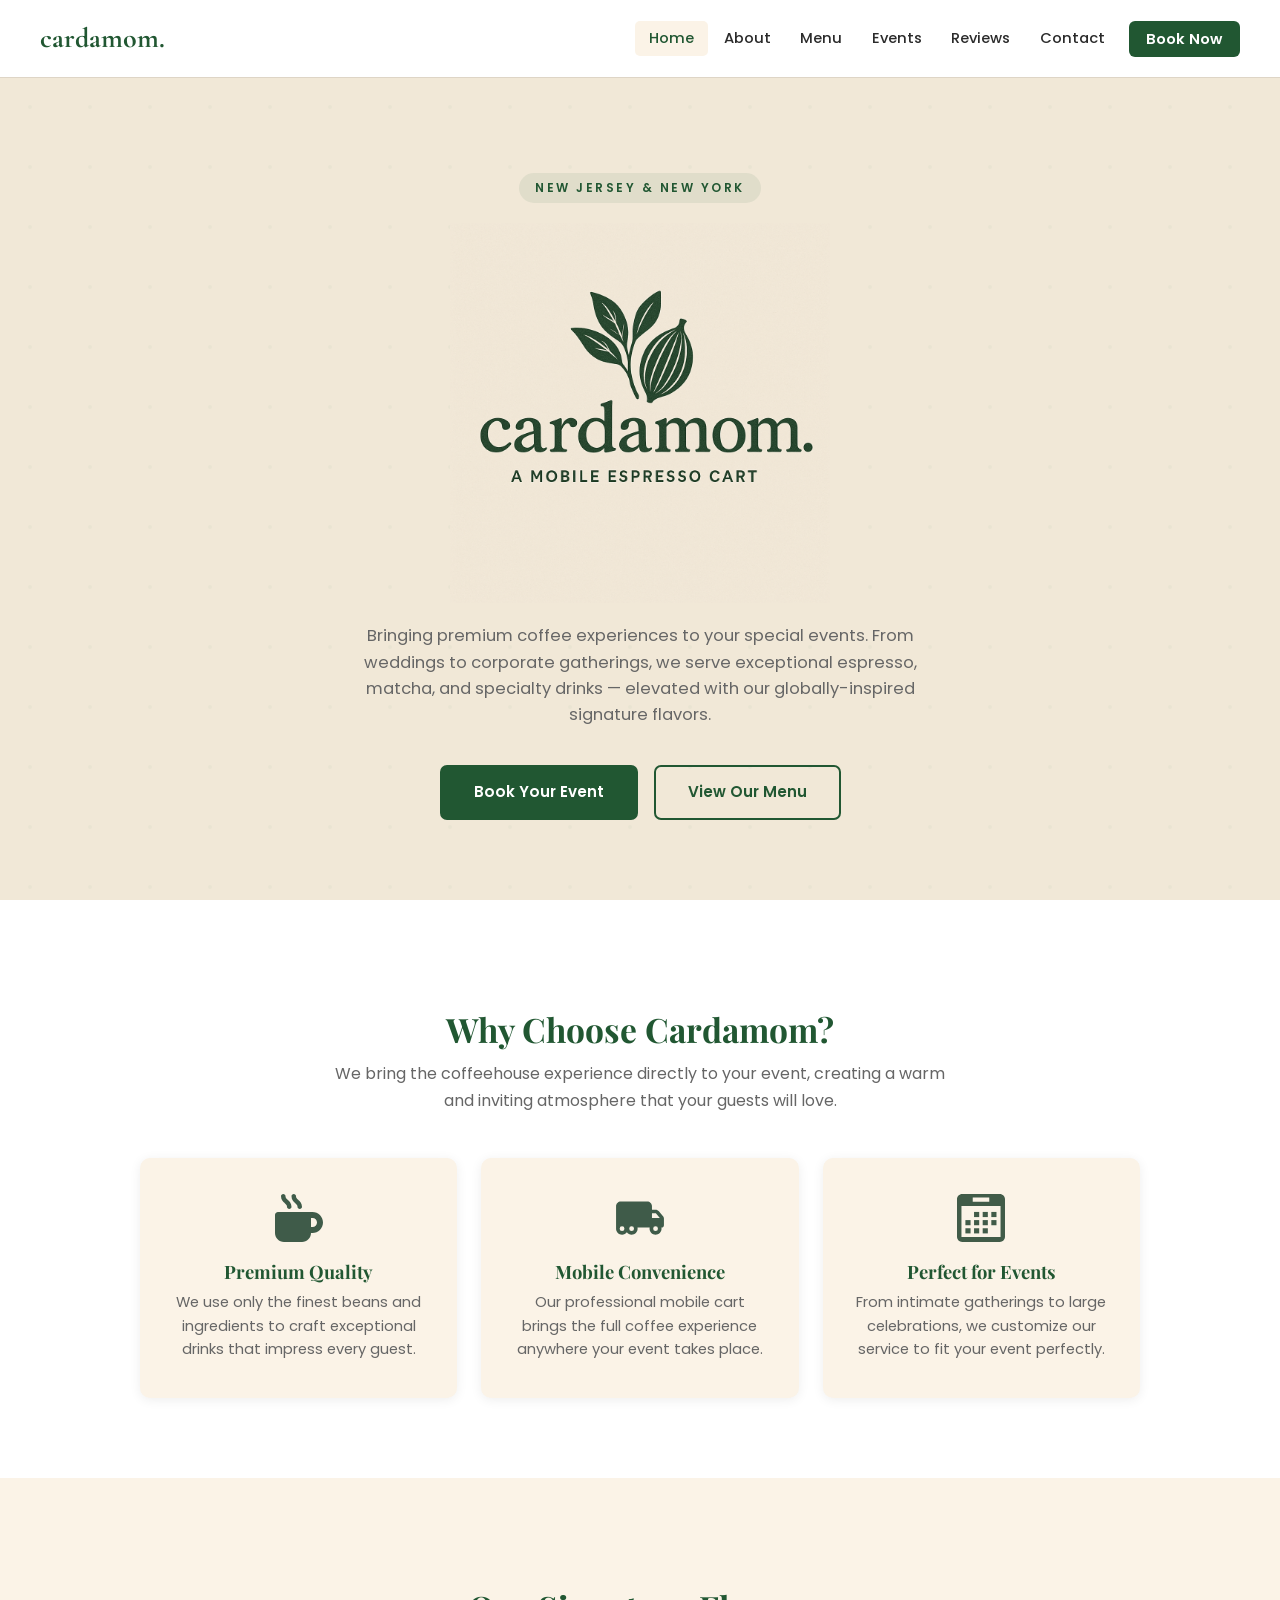
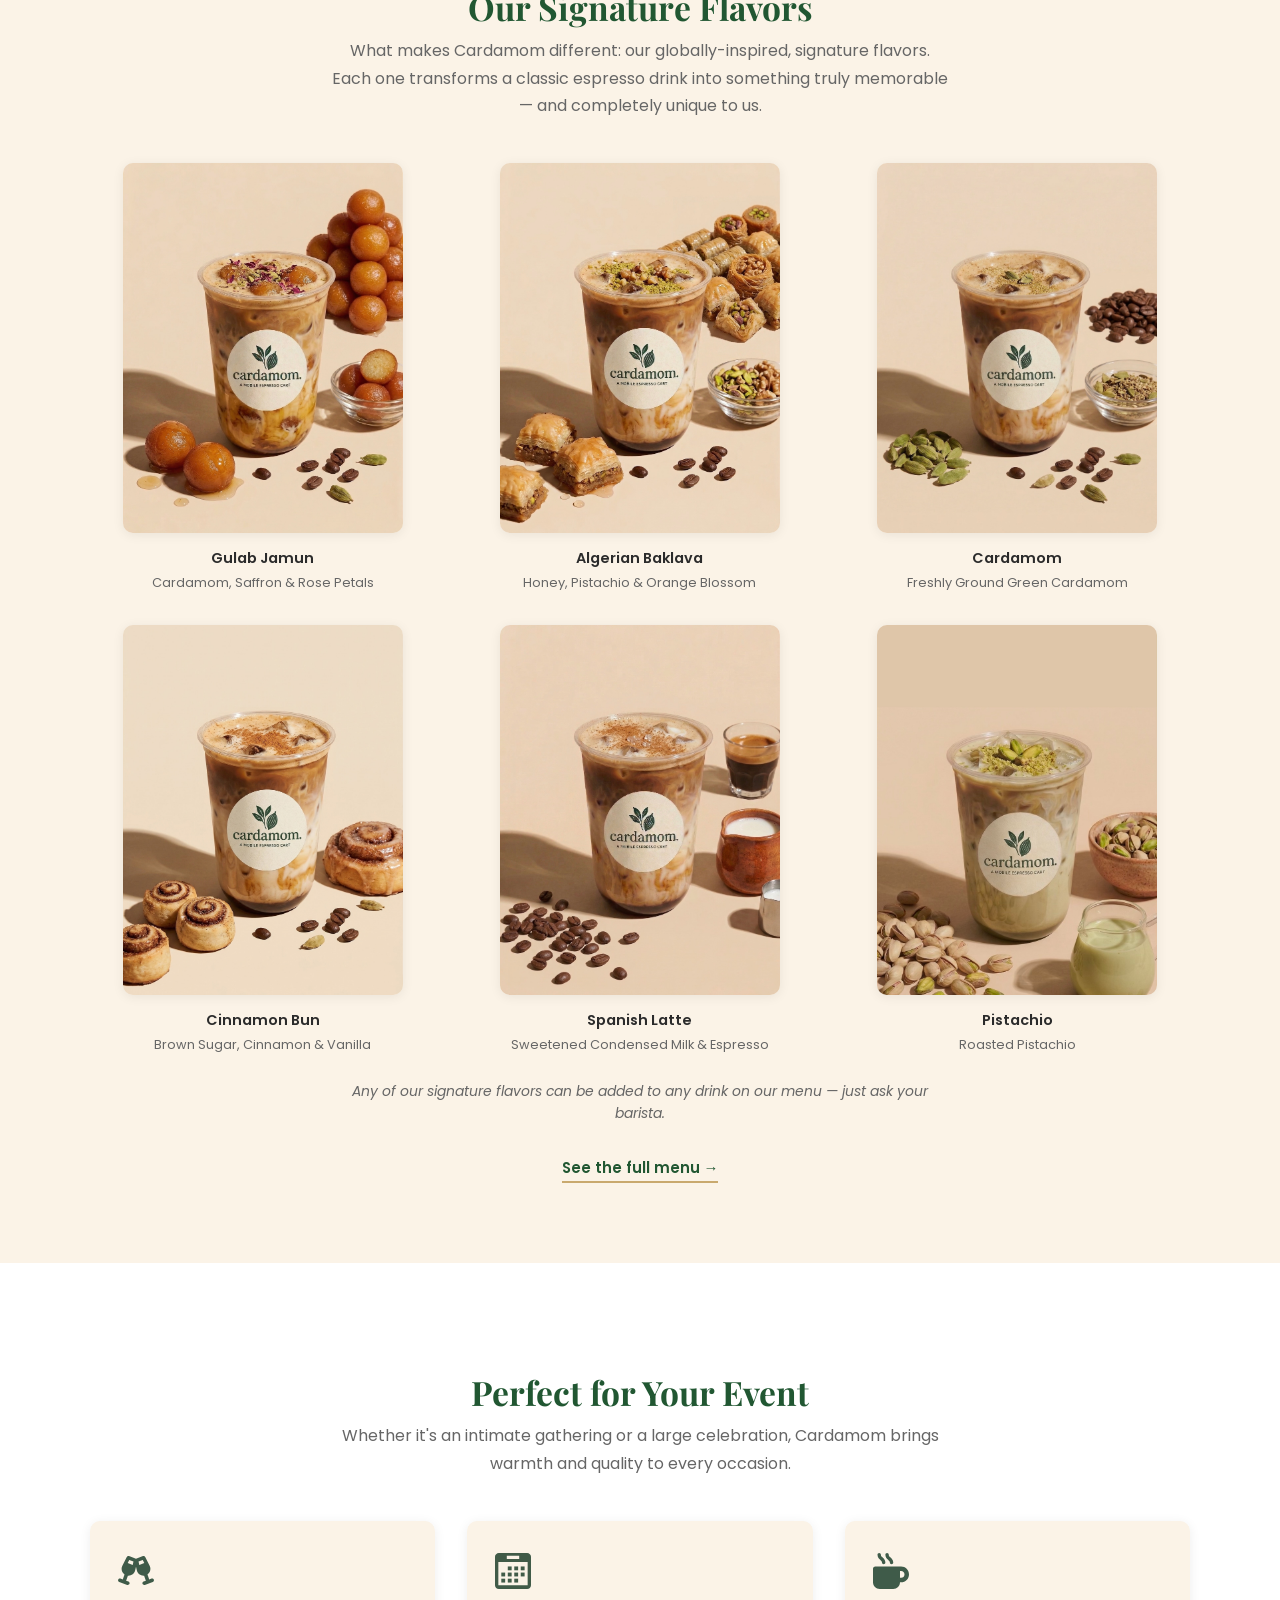
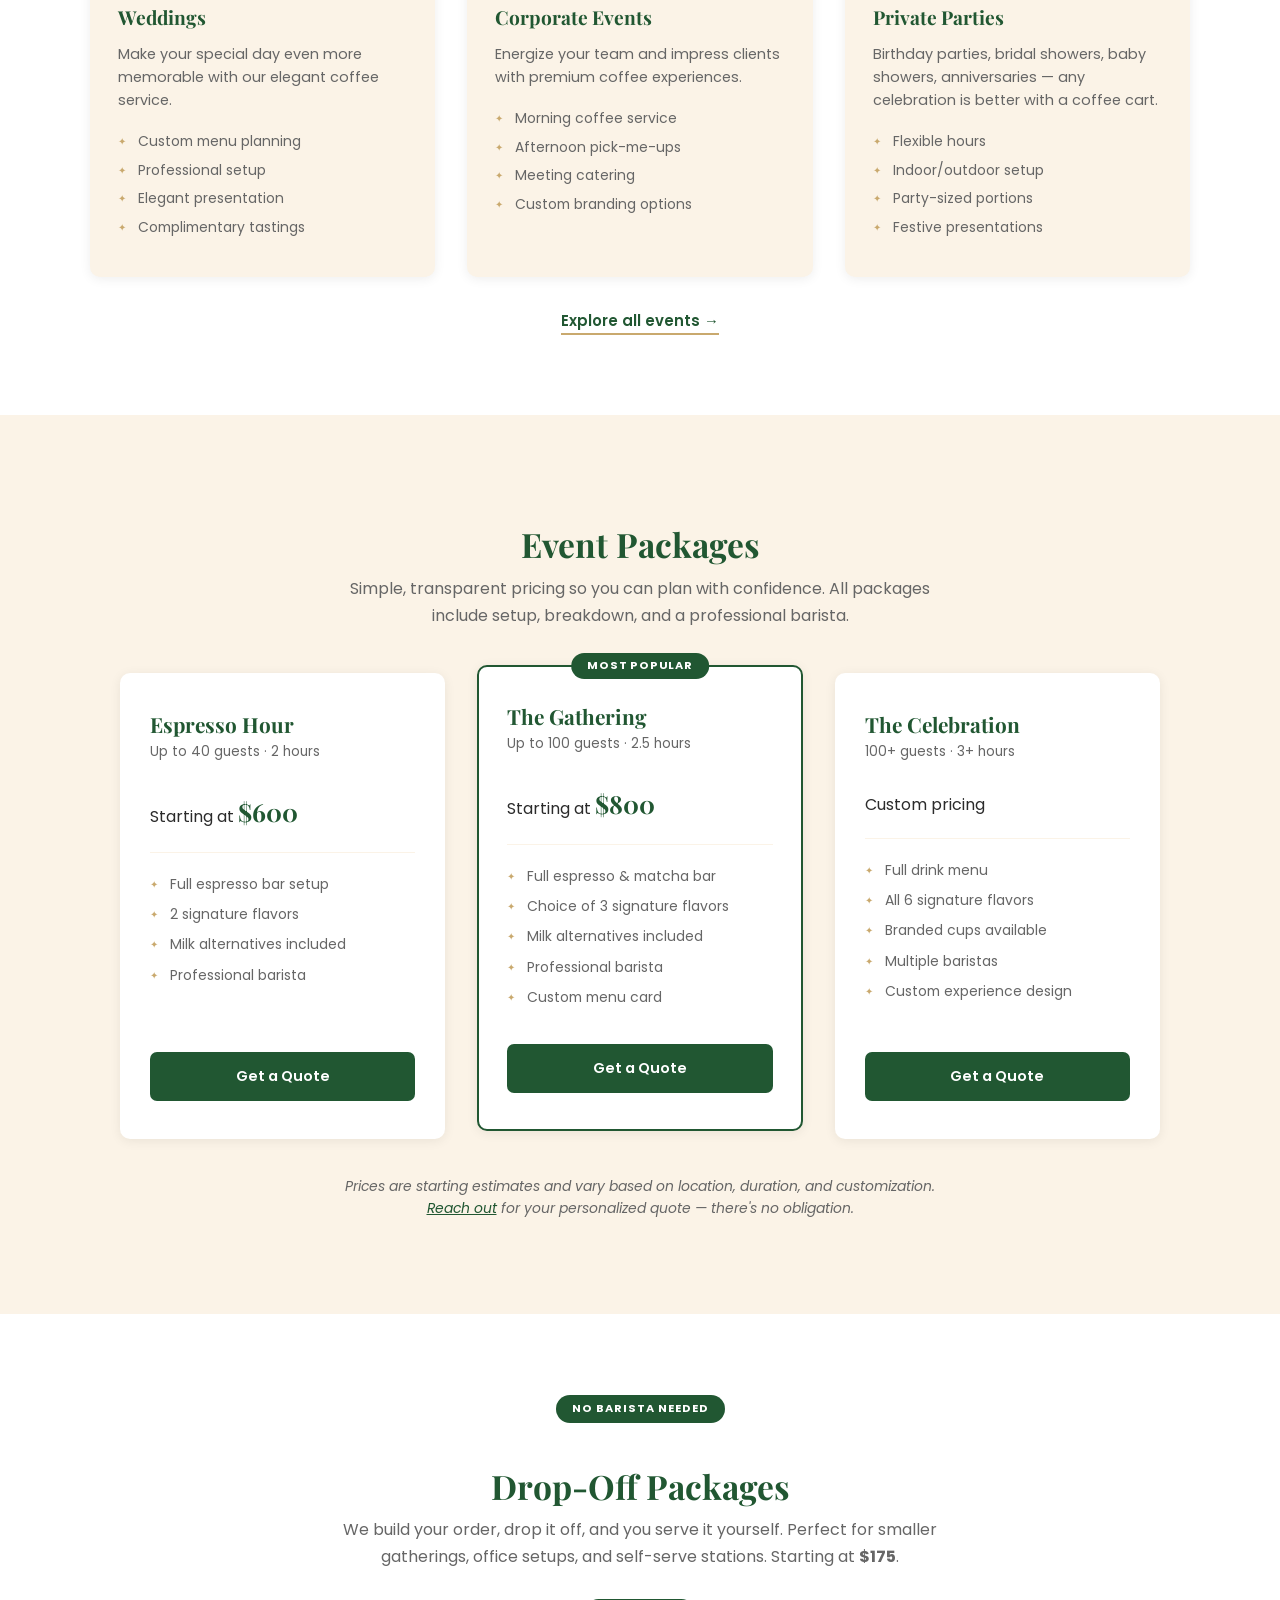
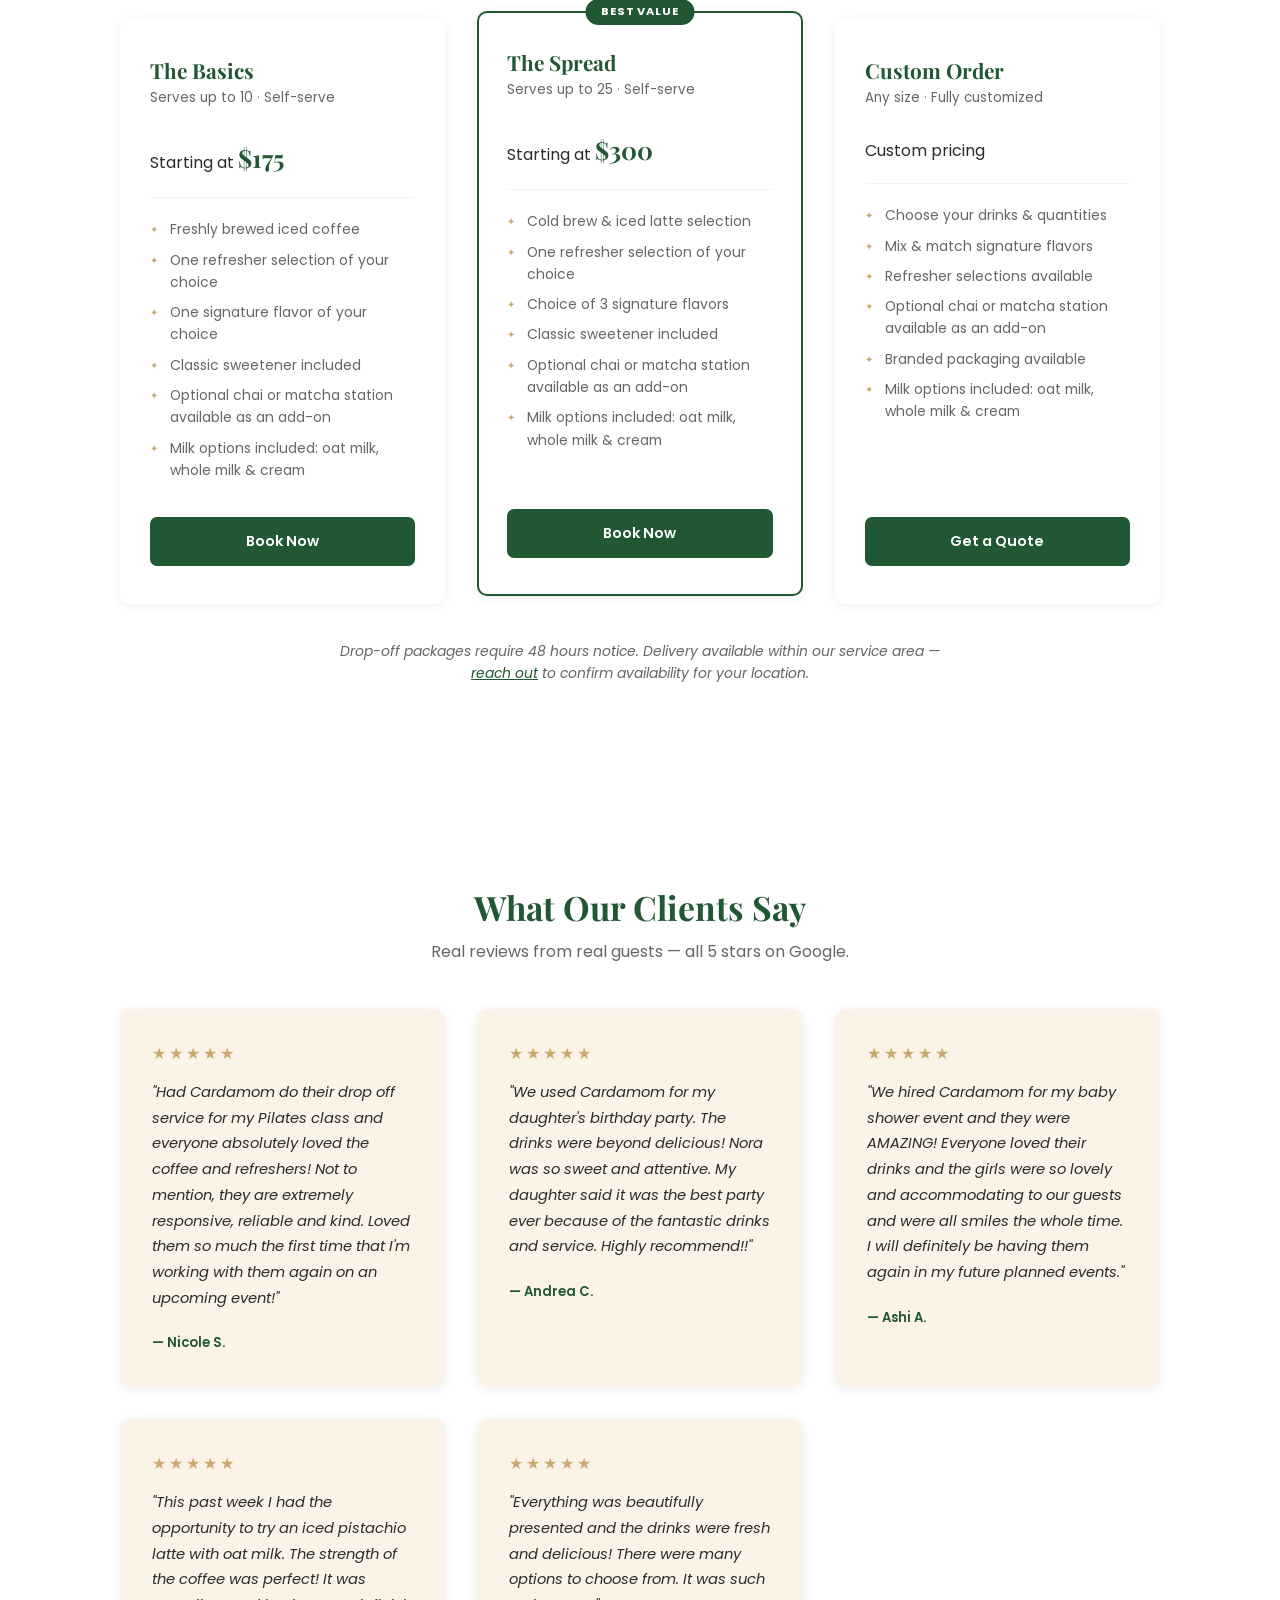
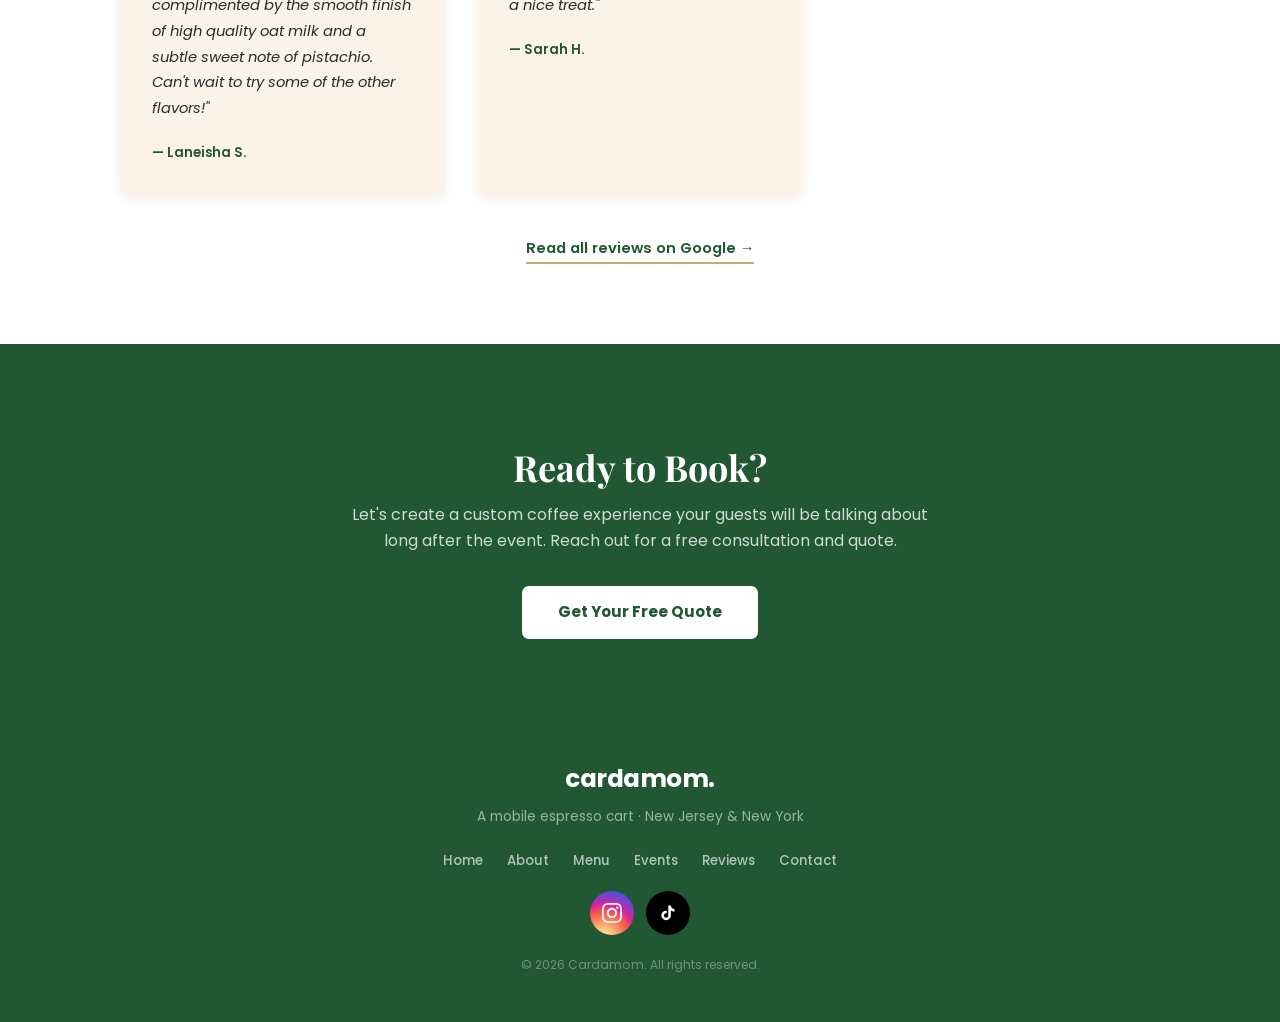
==== commit 40b5c1e8: "Update The Gathering package duration from 3 to 2.5 hours Co-Authored-By: Claude Sonnet 4.6 <noreply" ====
--- a/index.html
+++ b/index.html
@@ -232,7 +232,7 @@
         <div class="package-card featured">
           <div class="popular-badge">Most Popular</div>
           <h3>The Gathering</h3>
-          <p class="package-sub">Up to 100 guests &middot; 3 hours</p>
+          <p class="package-sub">Up to 100 guests &middot; 2.5 hours</p>
           <p class="package-price">Starting at <strong>$800</strong></p>
           <ul>
             <li>Full espresso &amp; matcha bar</li>
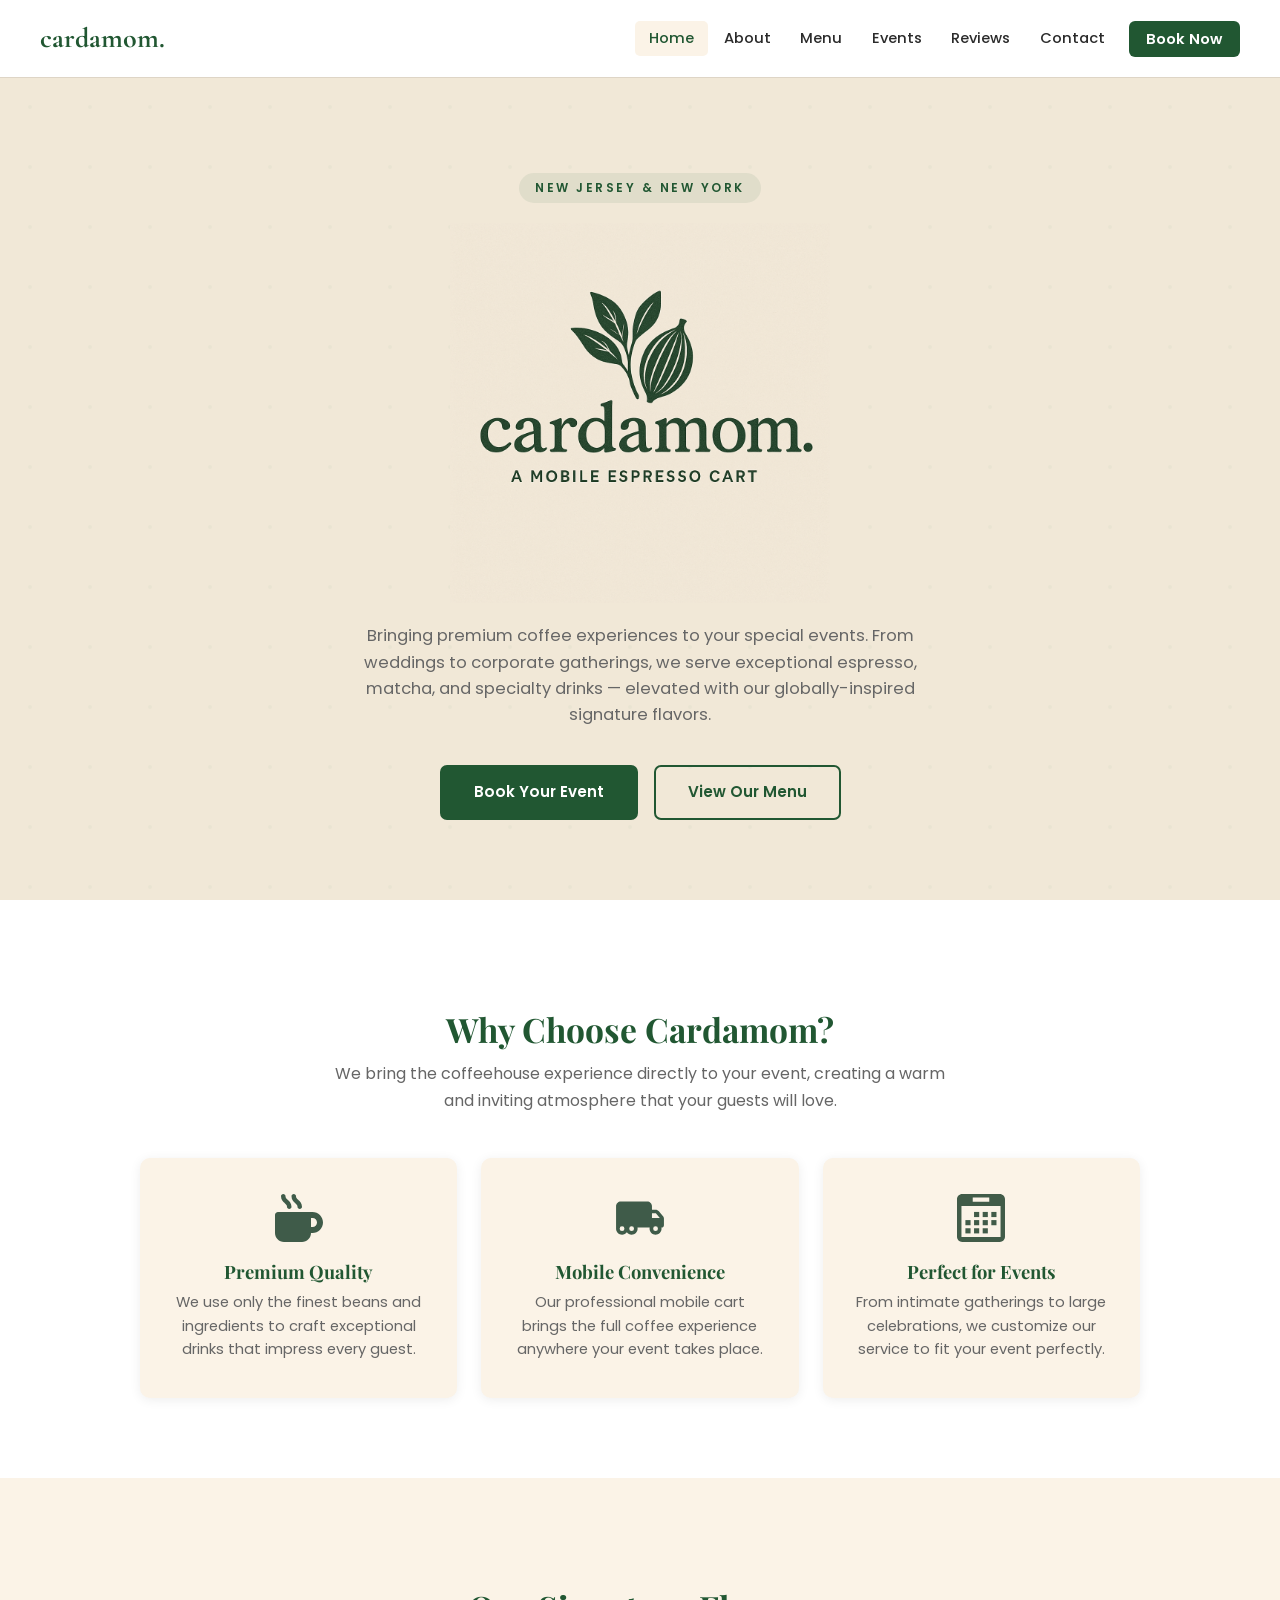
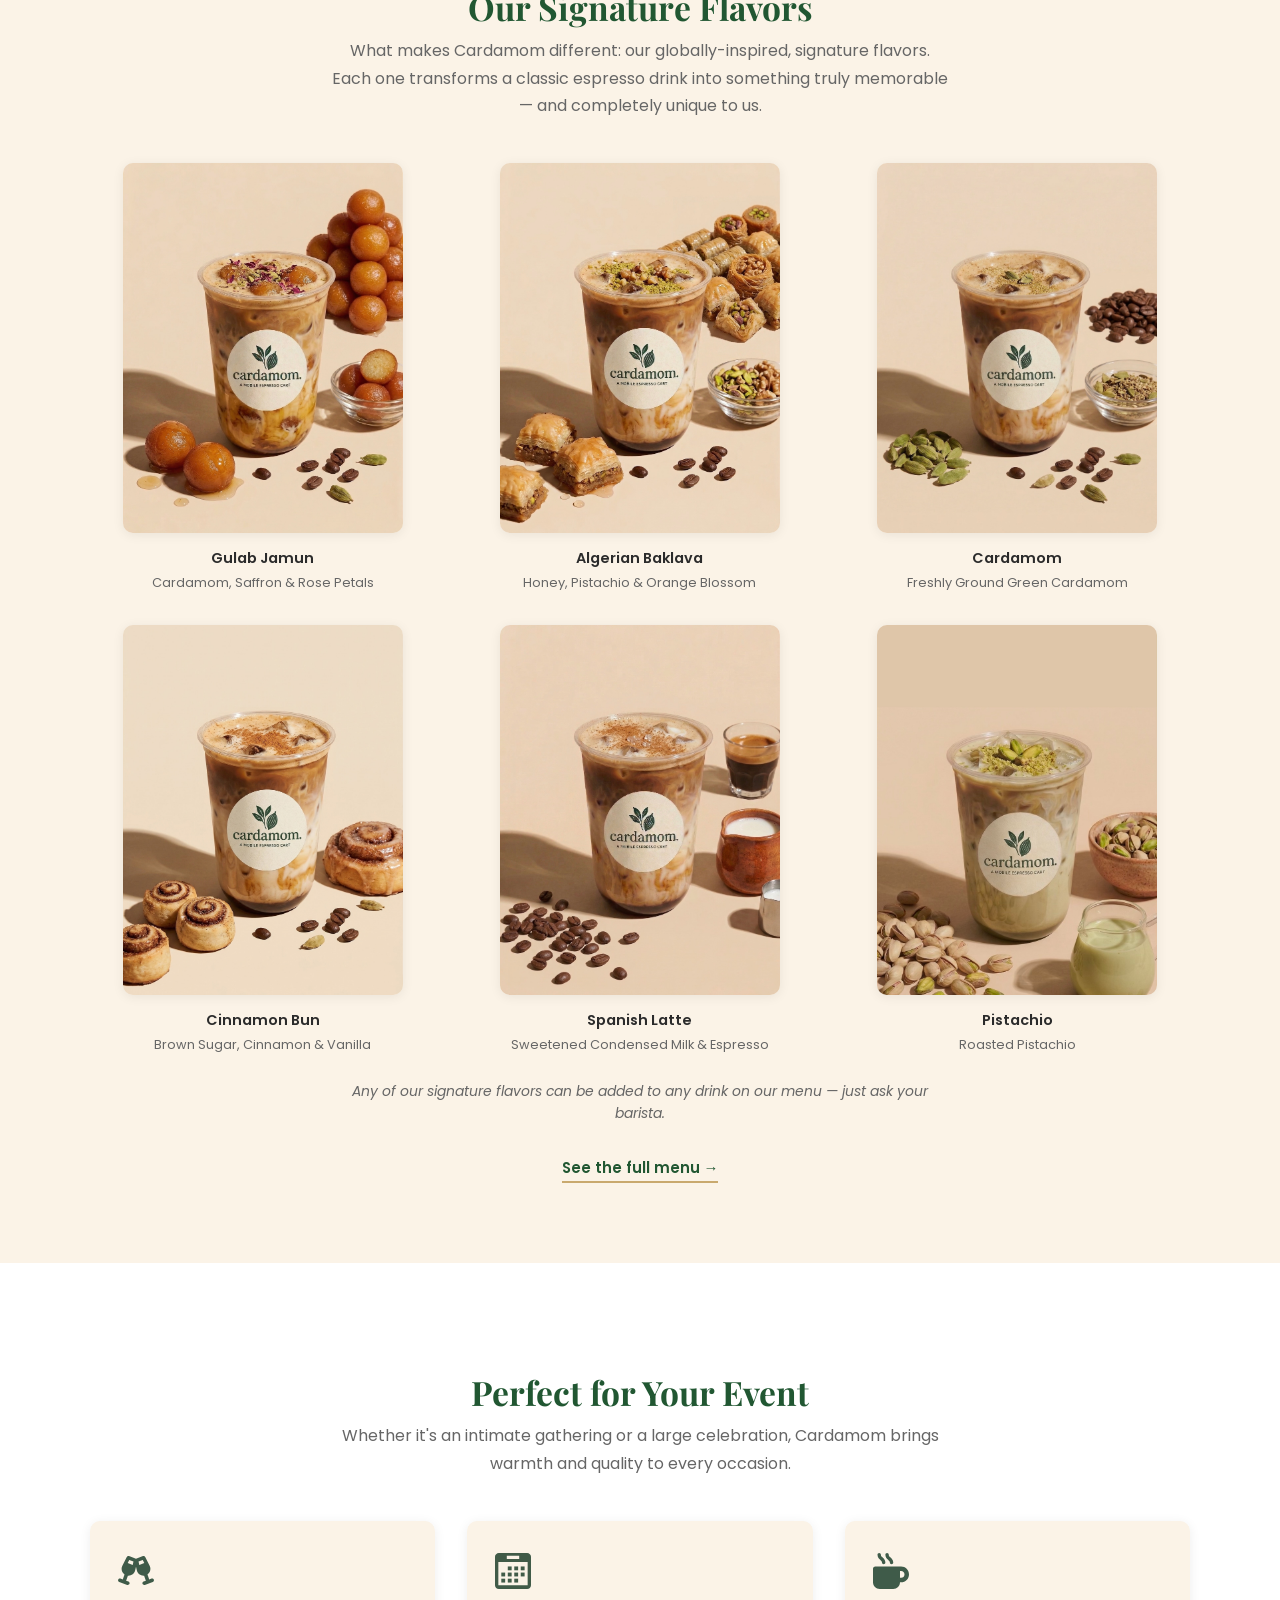
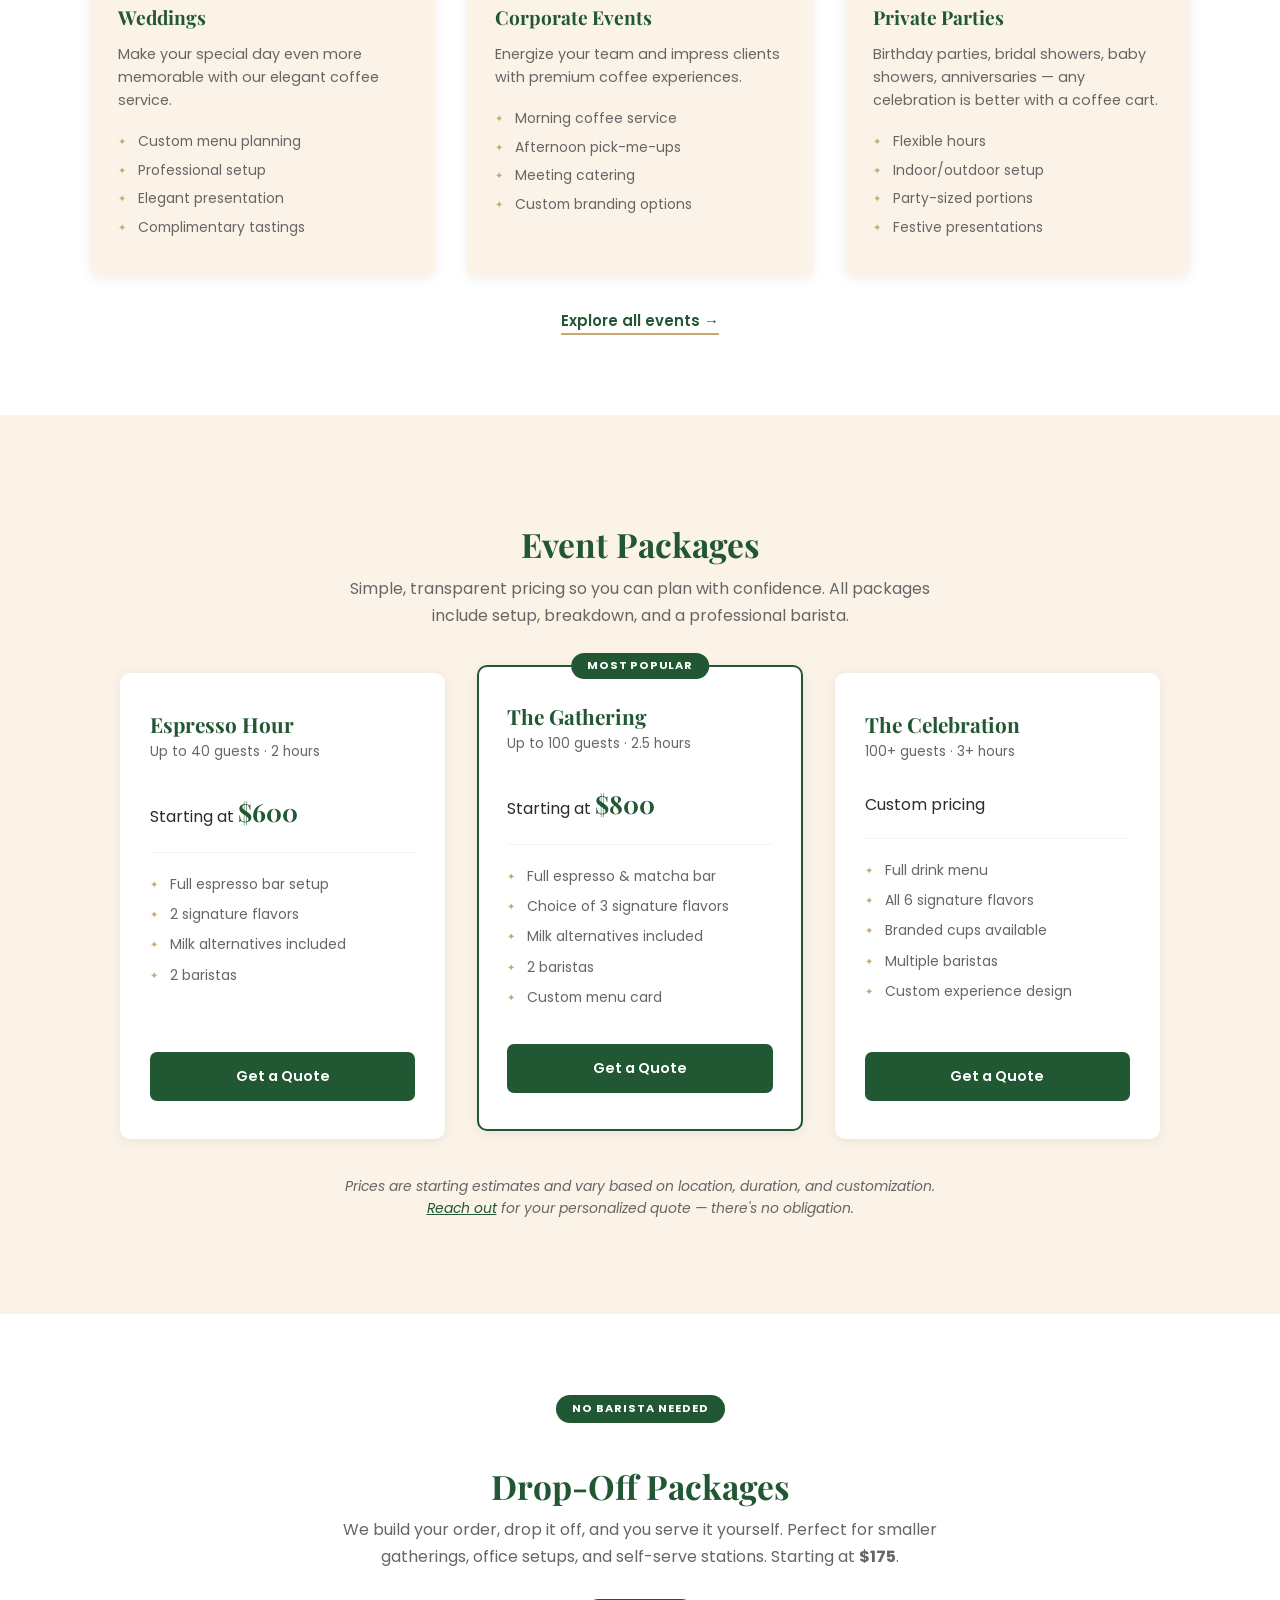
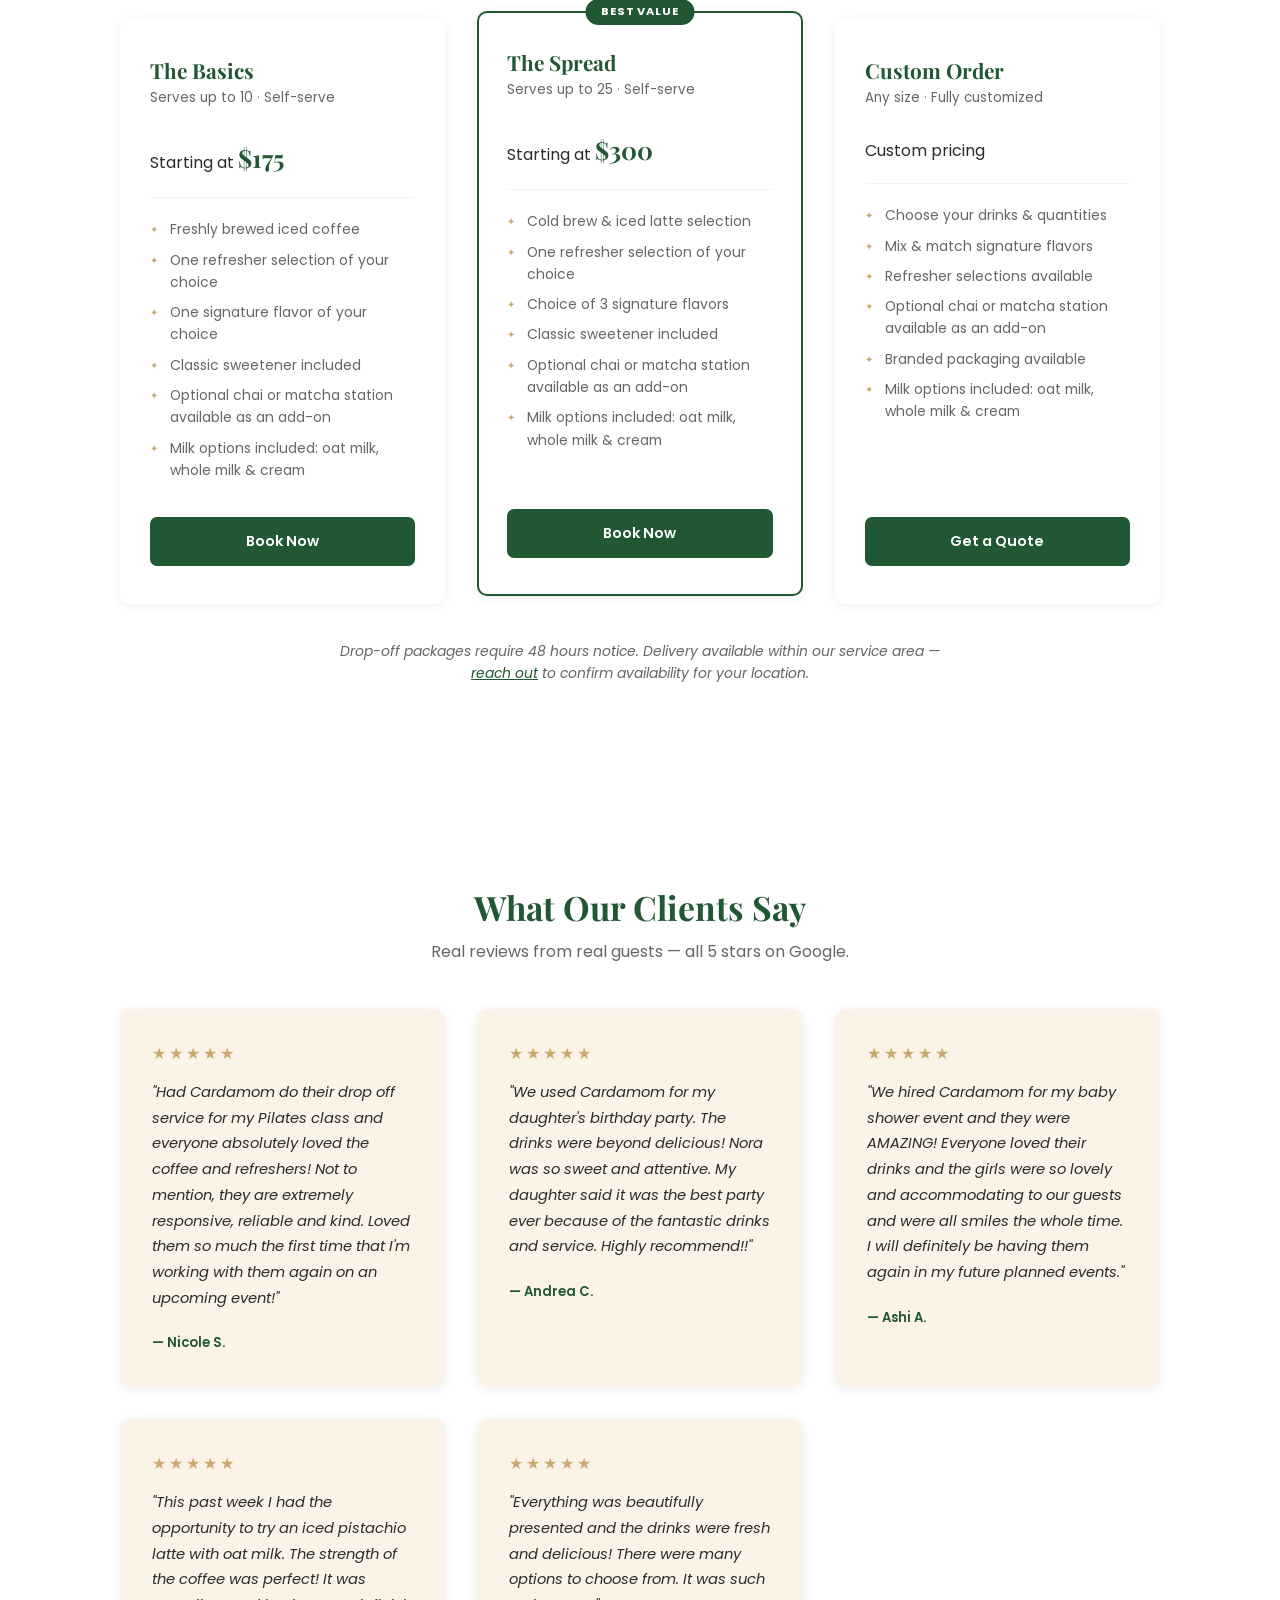
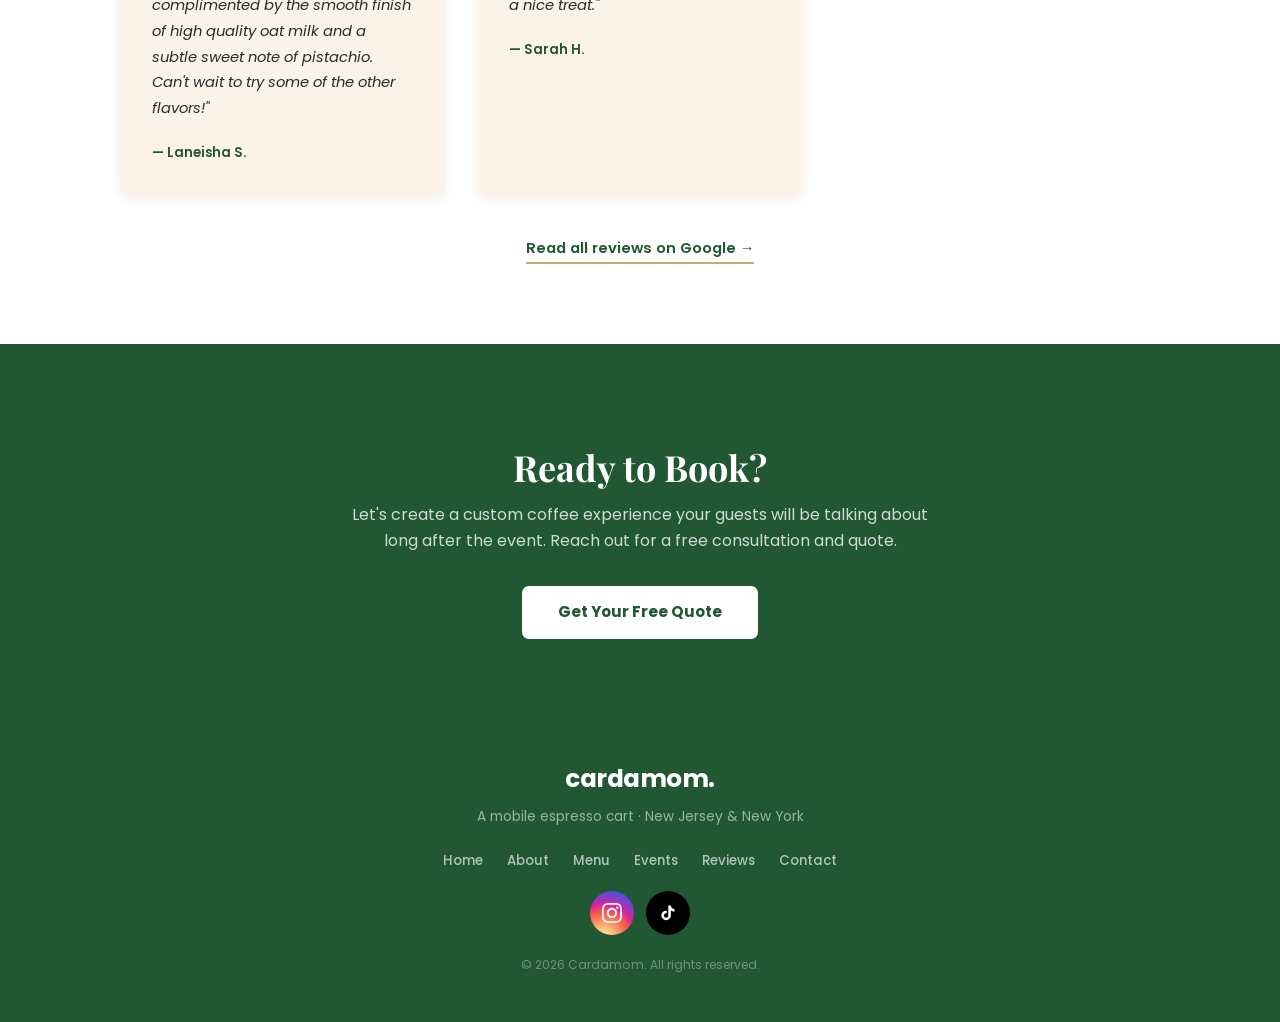
==== commit 30a45833: "Replace "Professional barista" with "2 baristas" for Espresso Hour and The Gathering packages Co-Aut" ====
--- a/index.html
+++ b/index.html
@@ -224,7 +224,7 @@
             <li>Full espresso bar setup</li>
             <li>2 signature flavors</li>
             <li>Milk alternatives included</li>
-            <li>Professional barista</li>
+            <li>2 baristas</li>
           </ul>
           <a href="pages/contact.html" class="pkg-btn">Get a Quote</a>
         </div>
@@ -238,7 +238,7 @@
             <li>Full espresso &amp; matcha bar</li>
             <li>Choice of 3 signature flavors</li>
             <li>Milk alternatives included</li>
-            <li>Professional barista</li>
+            <li>2 baristas</li>
             <li>Custom menu card</li>
           </ul>
           <a href="pages/contact.html" class="pkg-btn">Get a Quote</a>
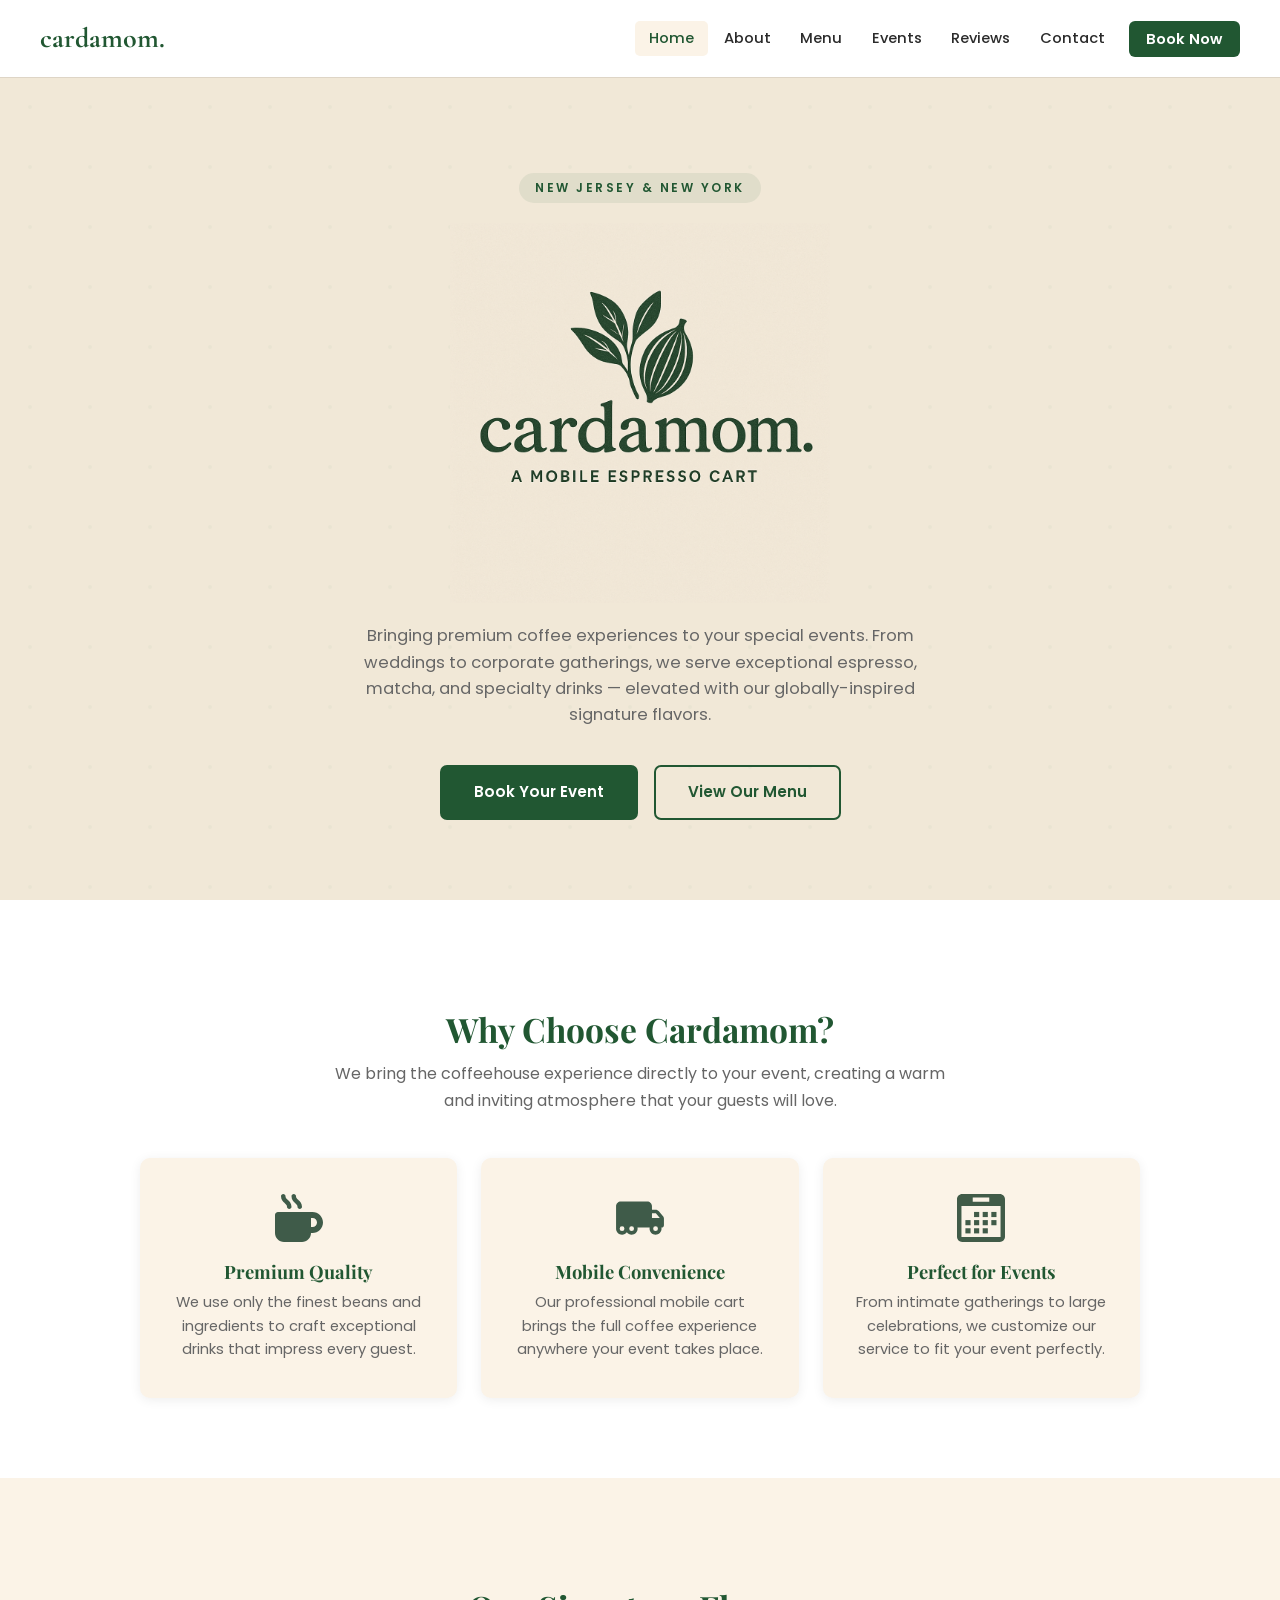
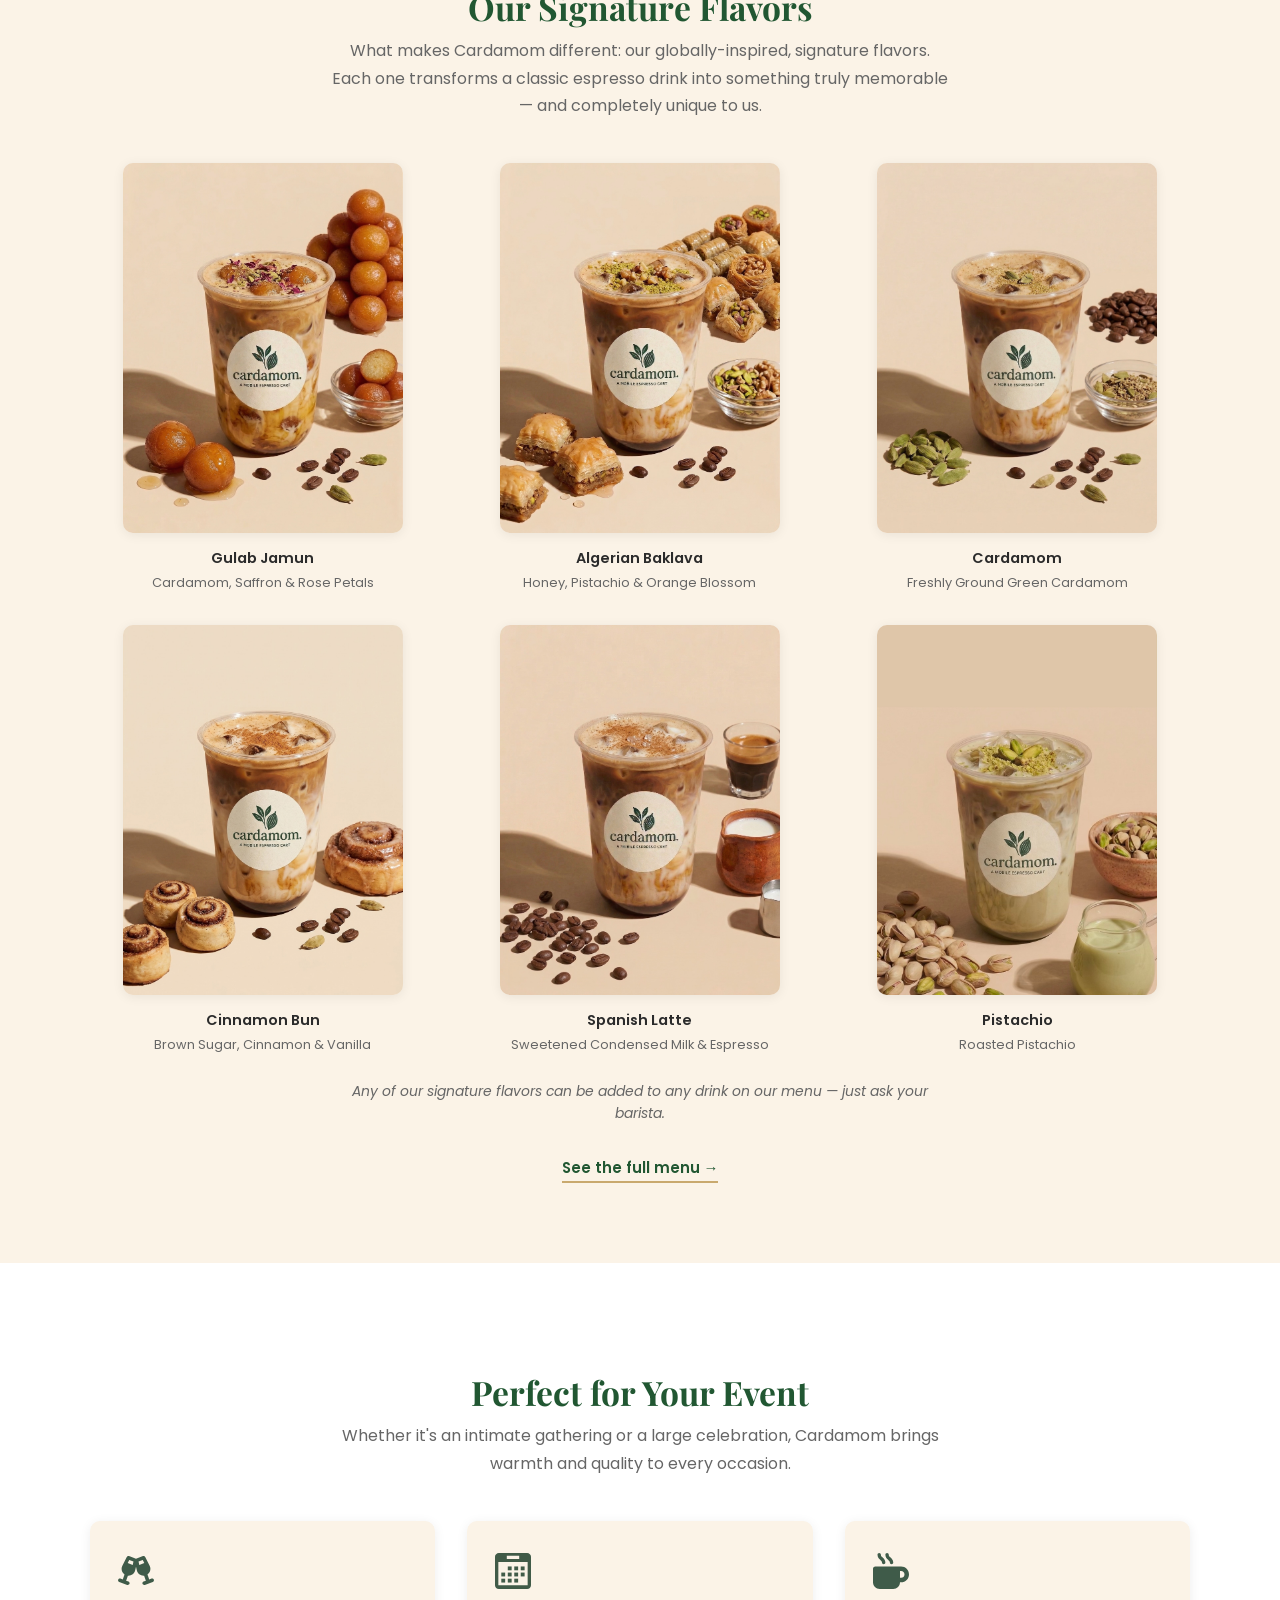
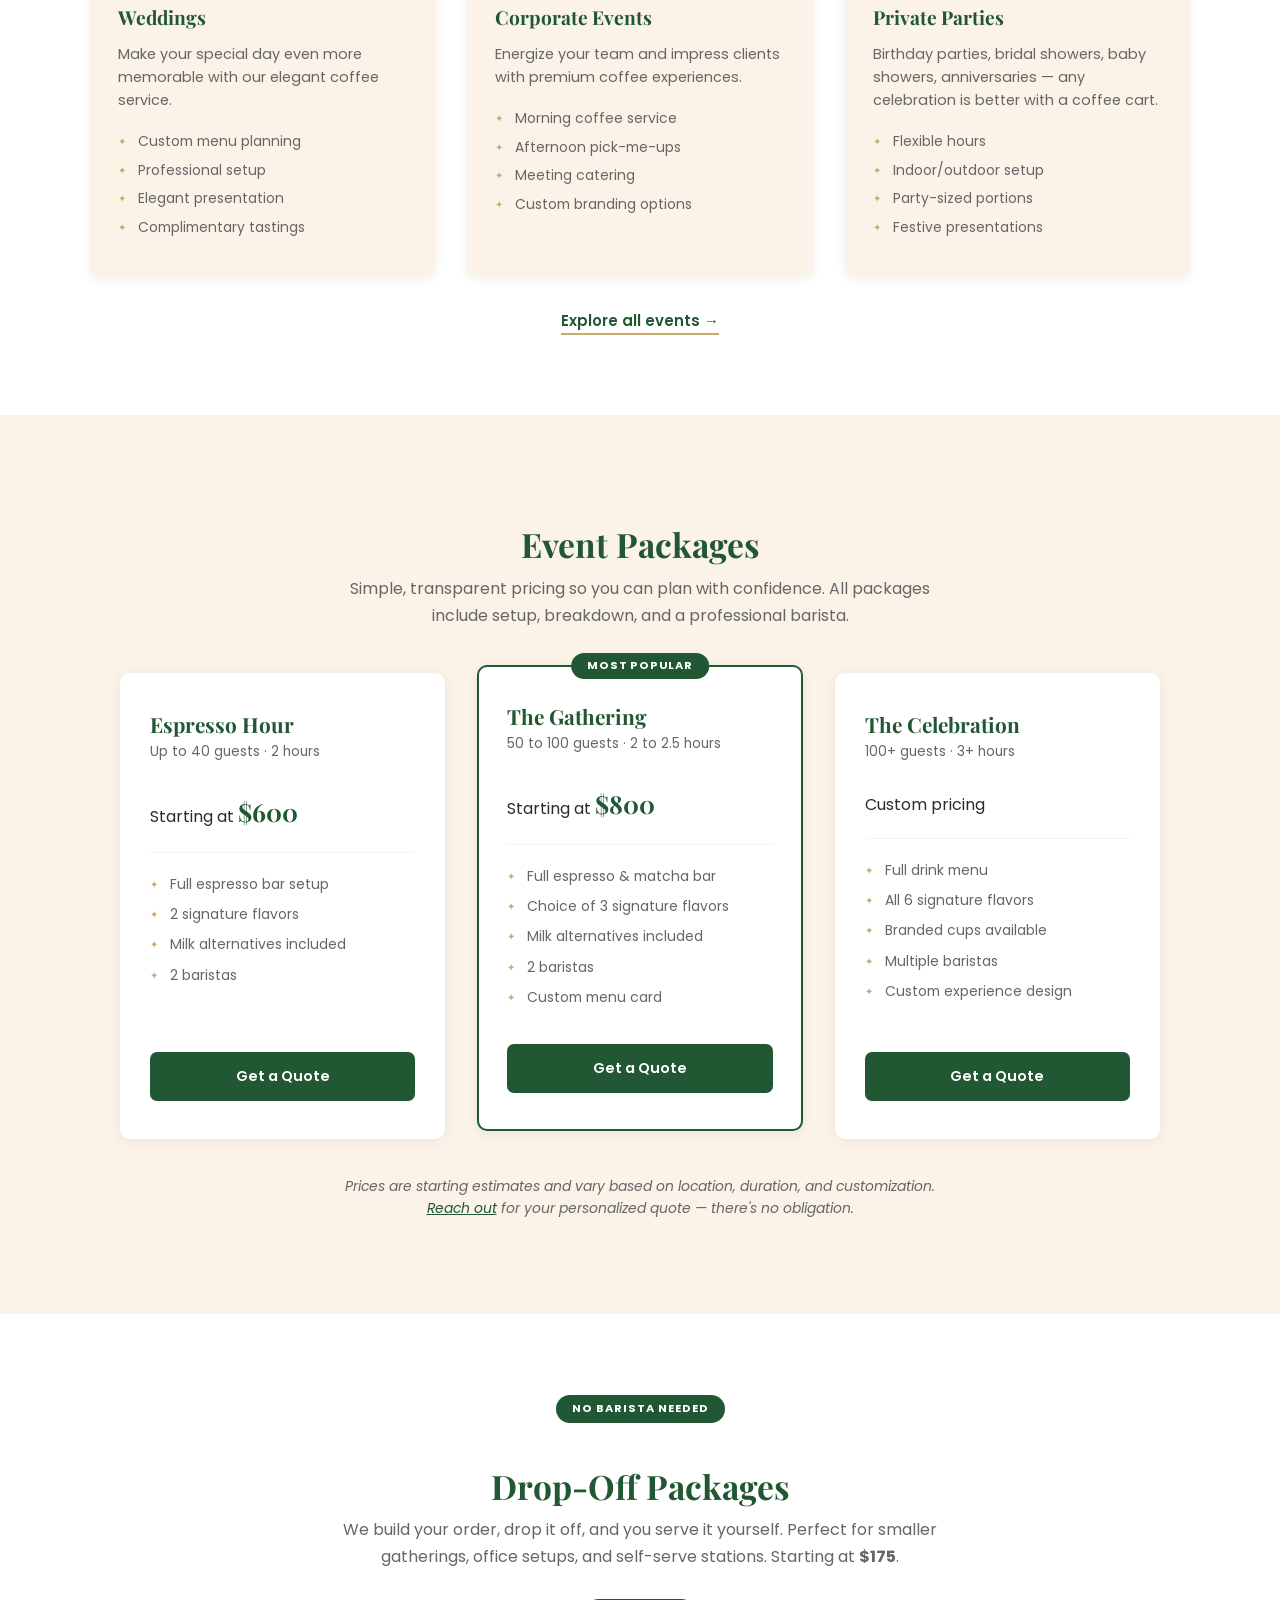
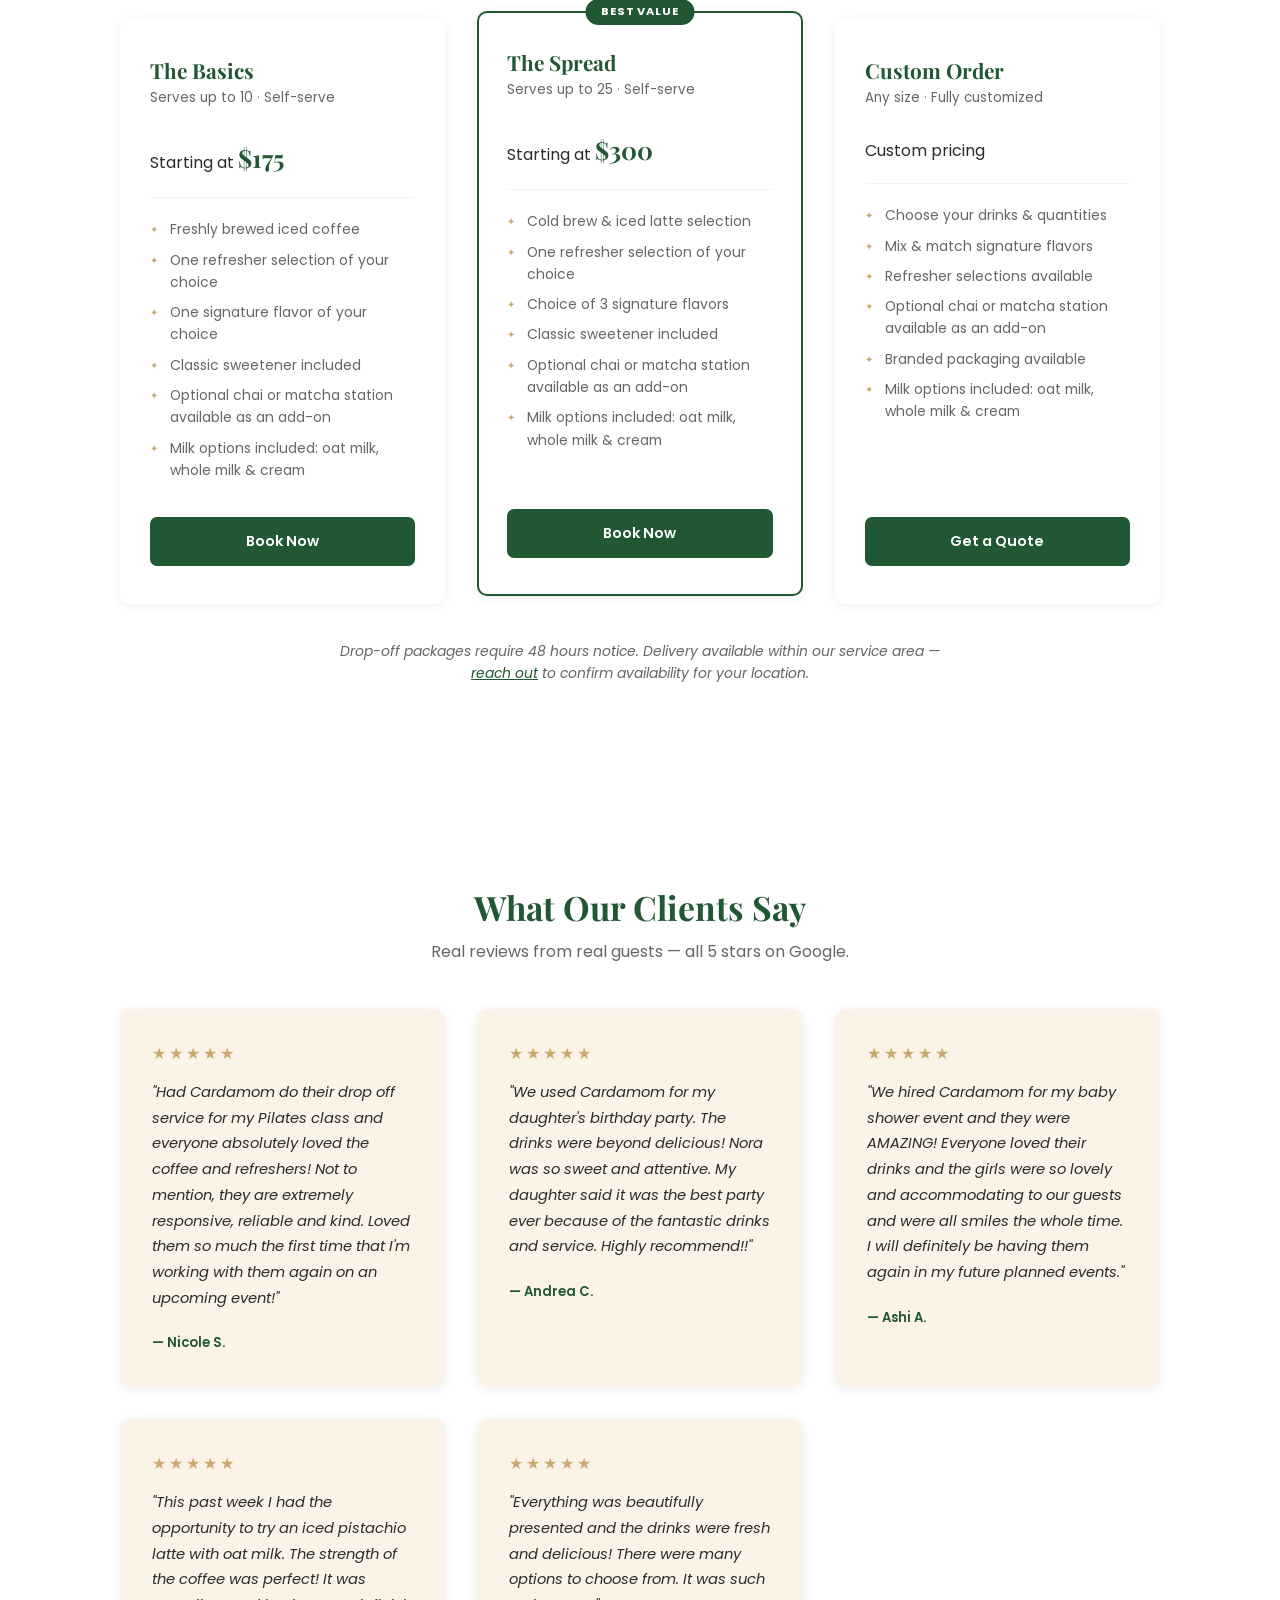
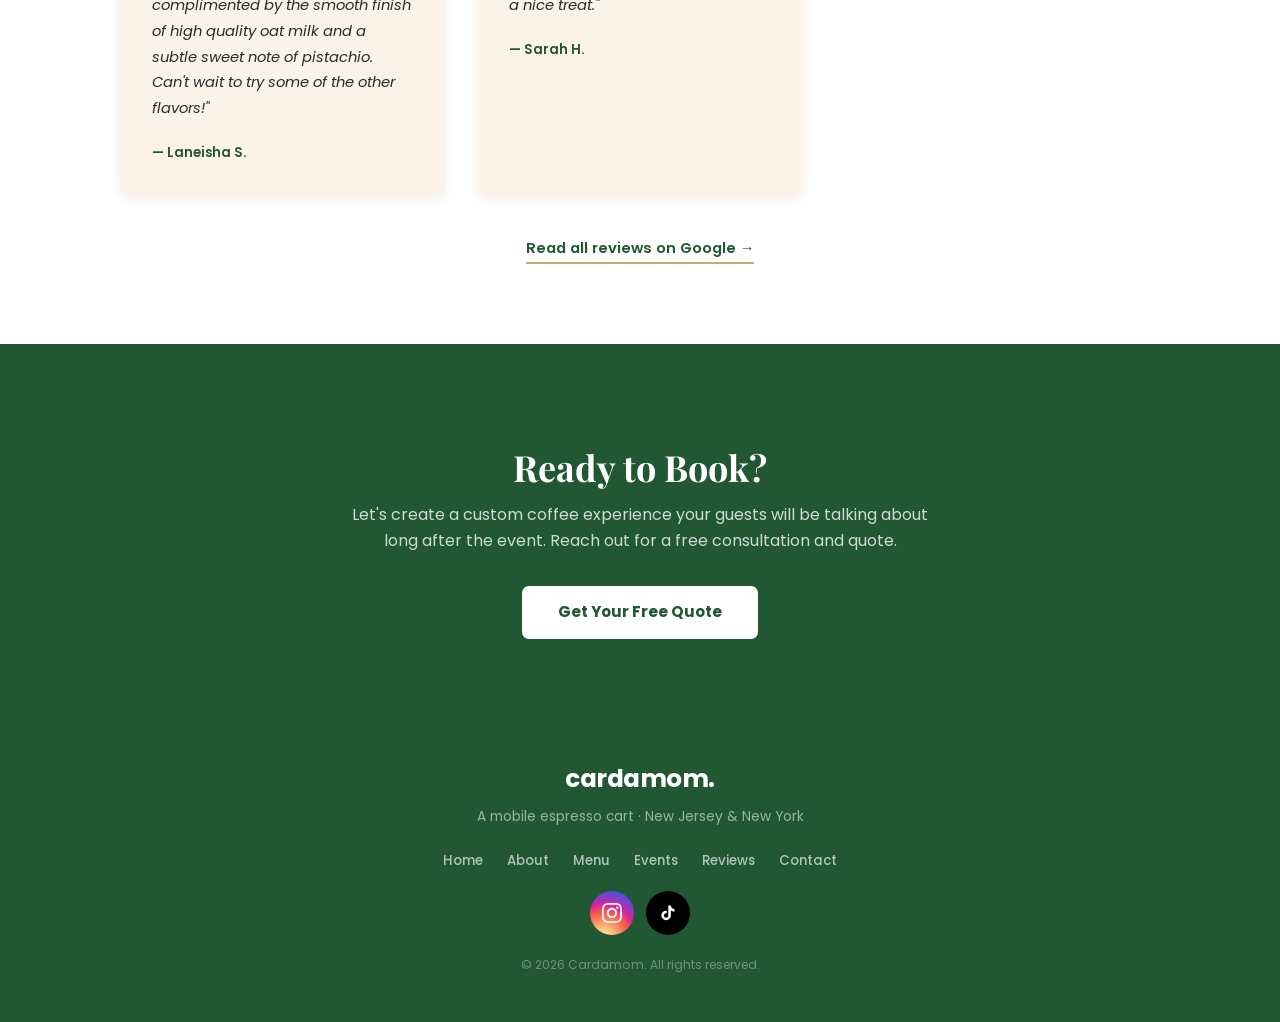
==== commit 8d2da5c0: "Update The Gathering package to 50–100 guests and 2 to 2.5 hours Co-Authored-By: Claude Sonnet 4.6 <" ====
--- a/index.html
+++ b/index.html
@@ -232,7 +232,7 @@
         <div class="package-card featured">
           <div class="popular-badge">Most Popular</div>
           <h3>The Gathering</h3>
-          <p class="package-sub">Up to 100 guests &middot; 2.5 hours</p>
+          <p class="package-sub">50 to 100 guests &middot; 2 to 2.5 hours</p>
           <p class="package-price">Starting at <strong>$800</strong></p>
           <ul>
             <li>Full espresso &amp; matcha bar</li>
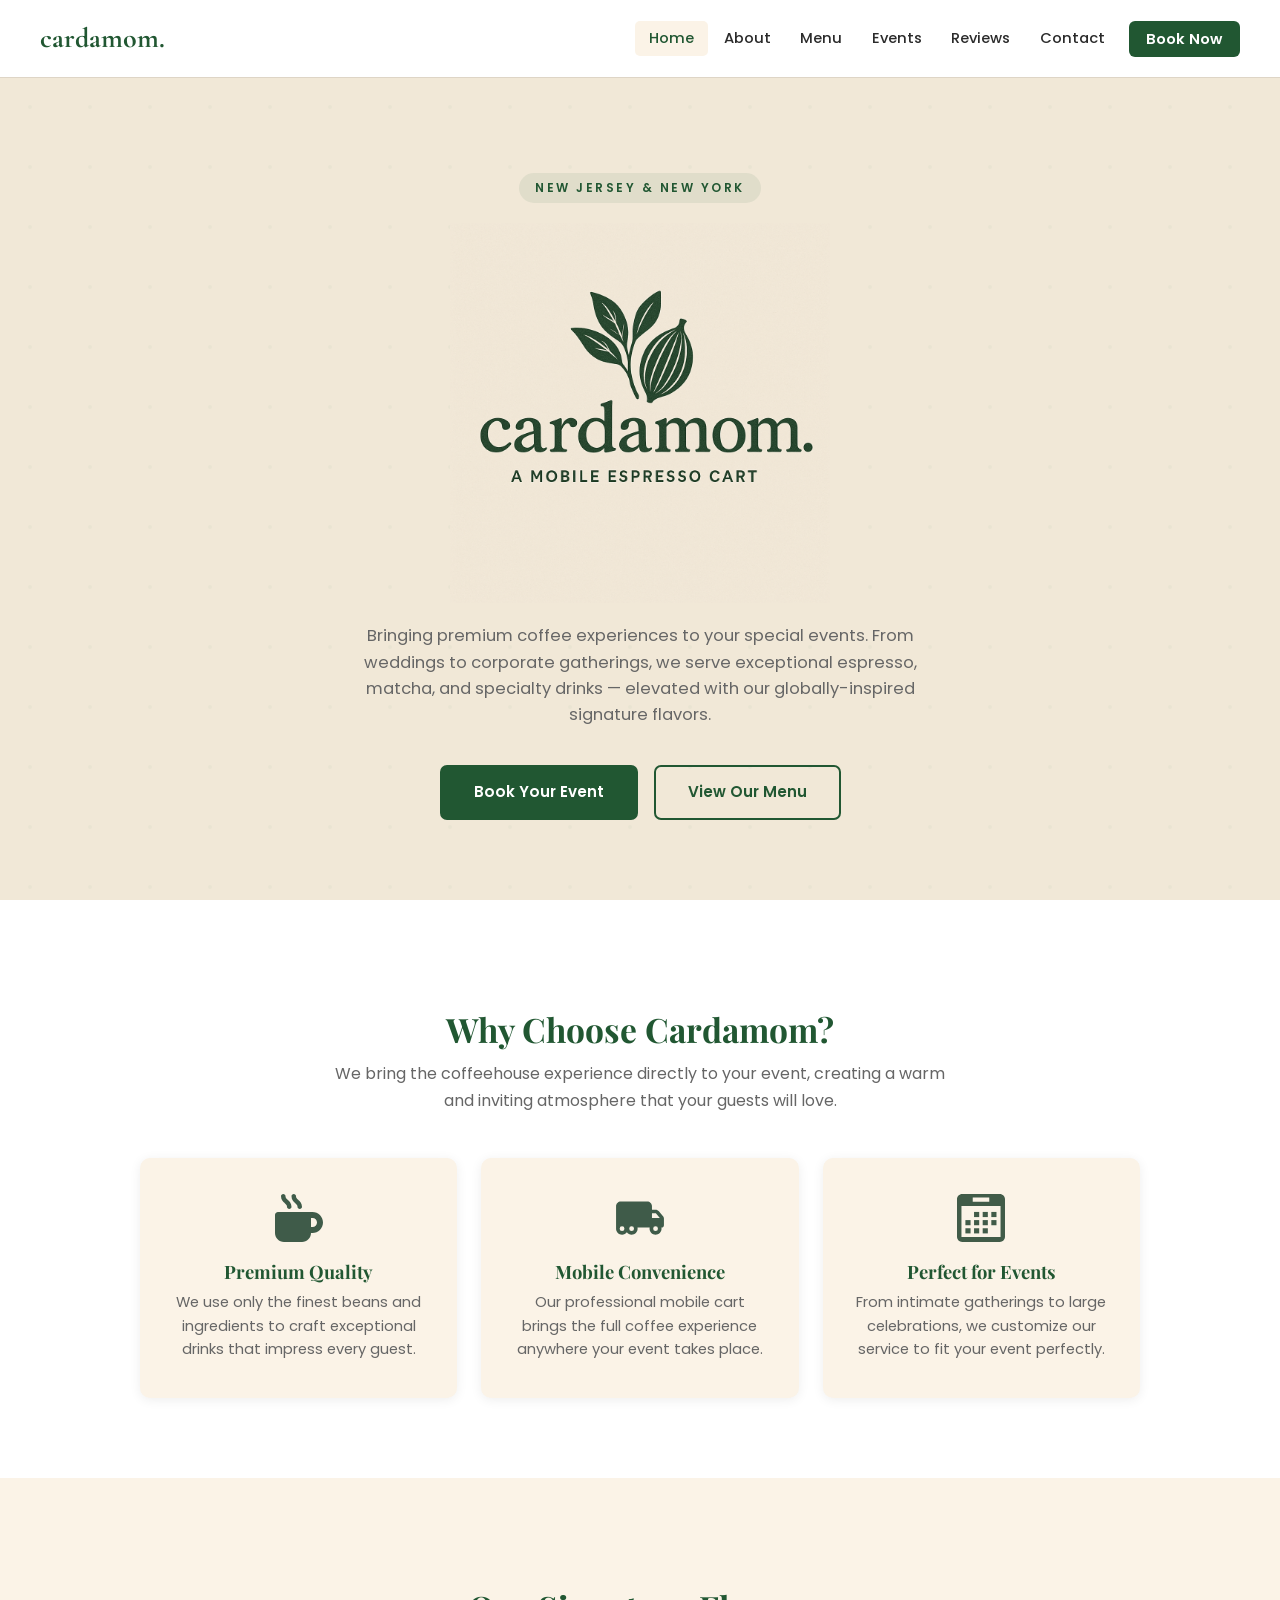
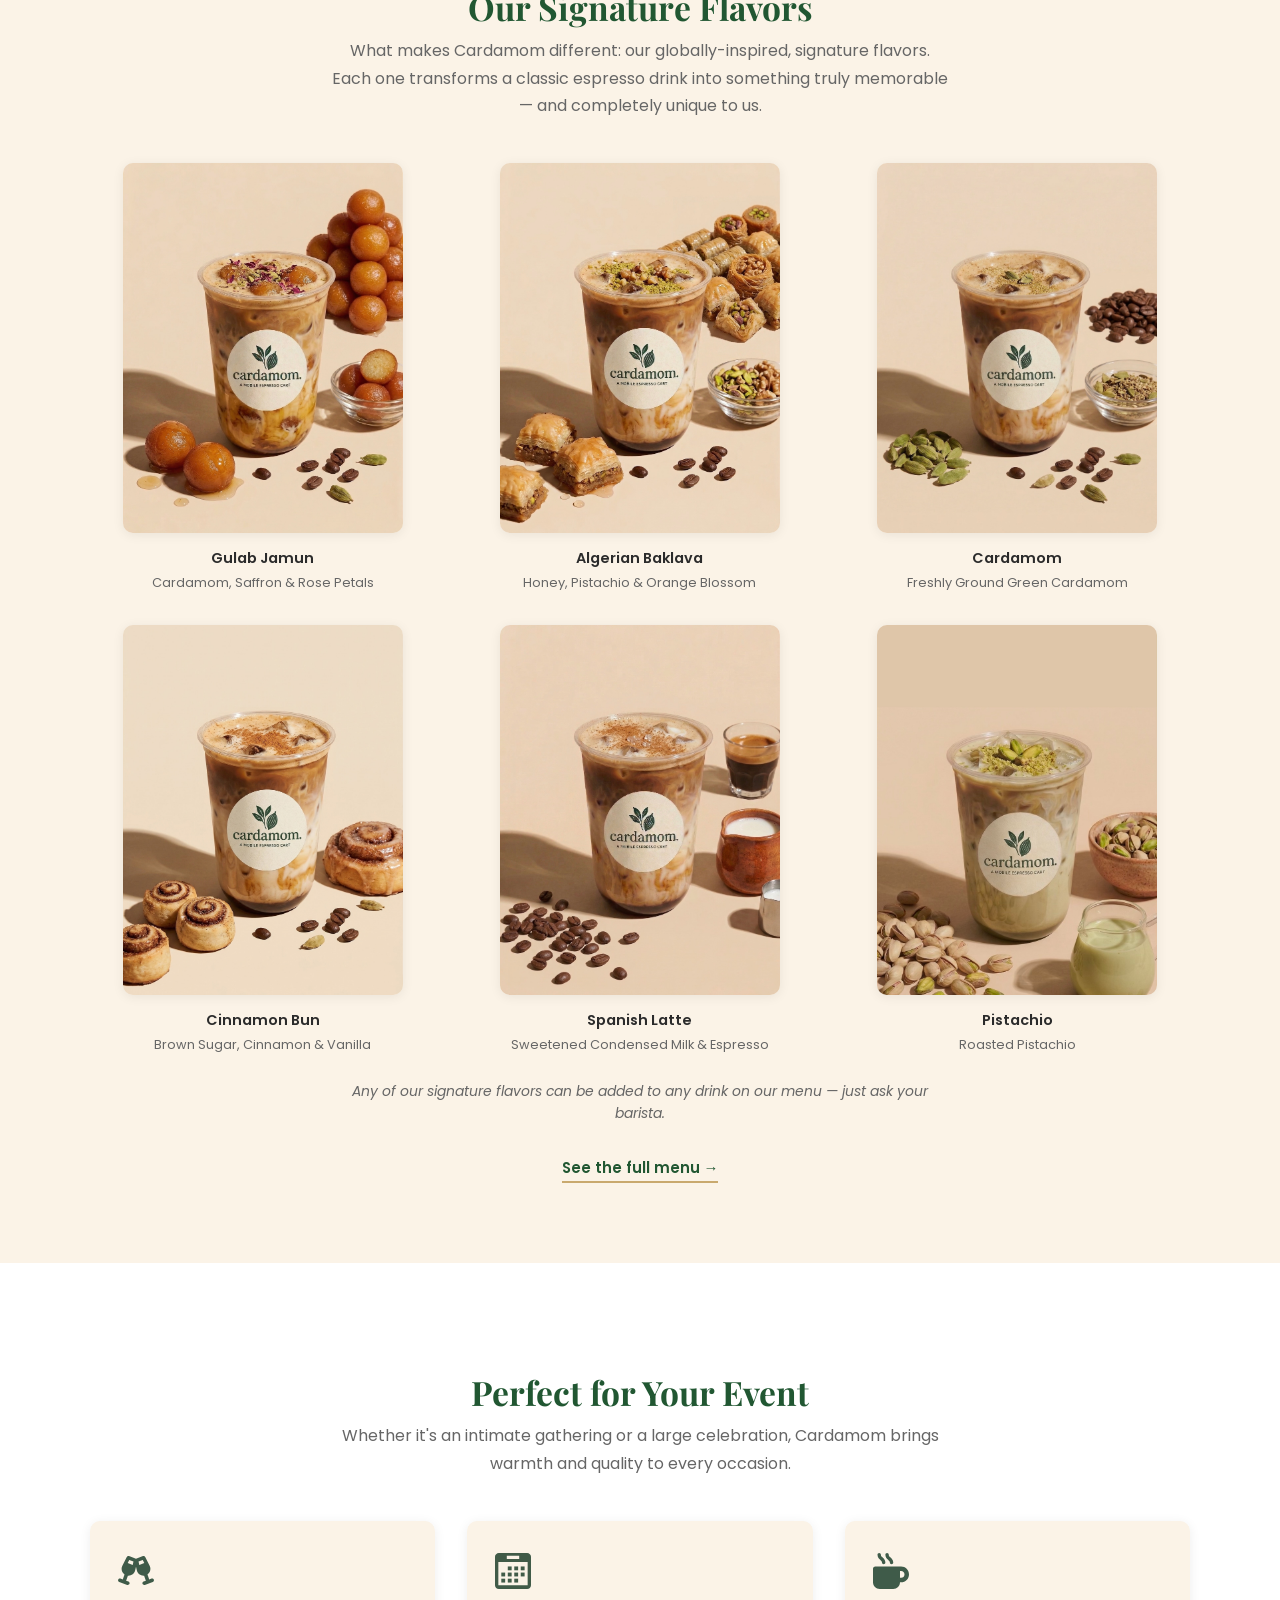
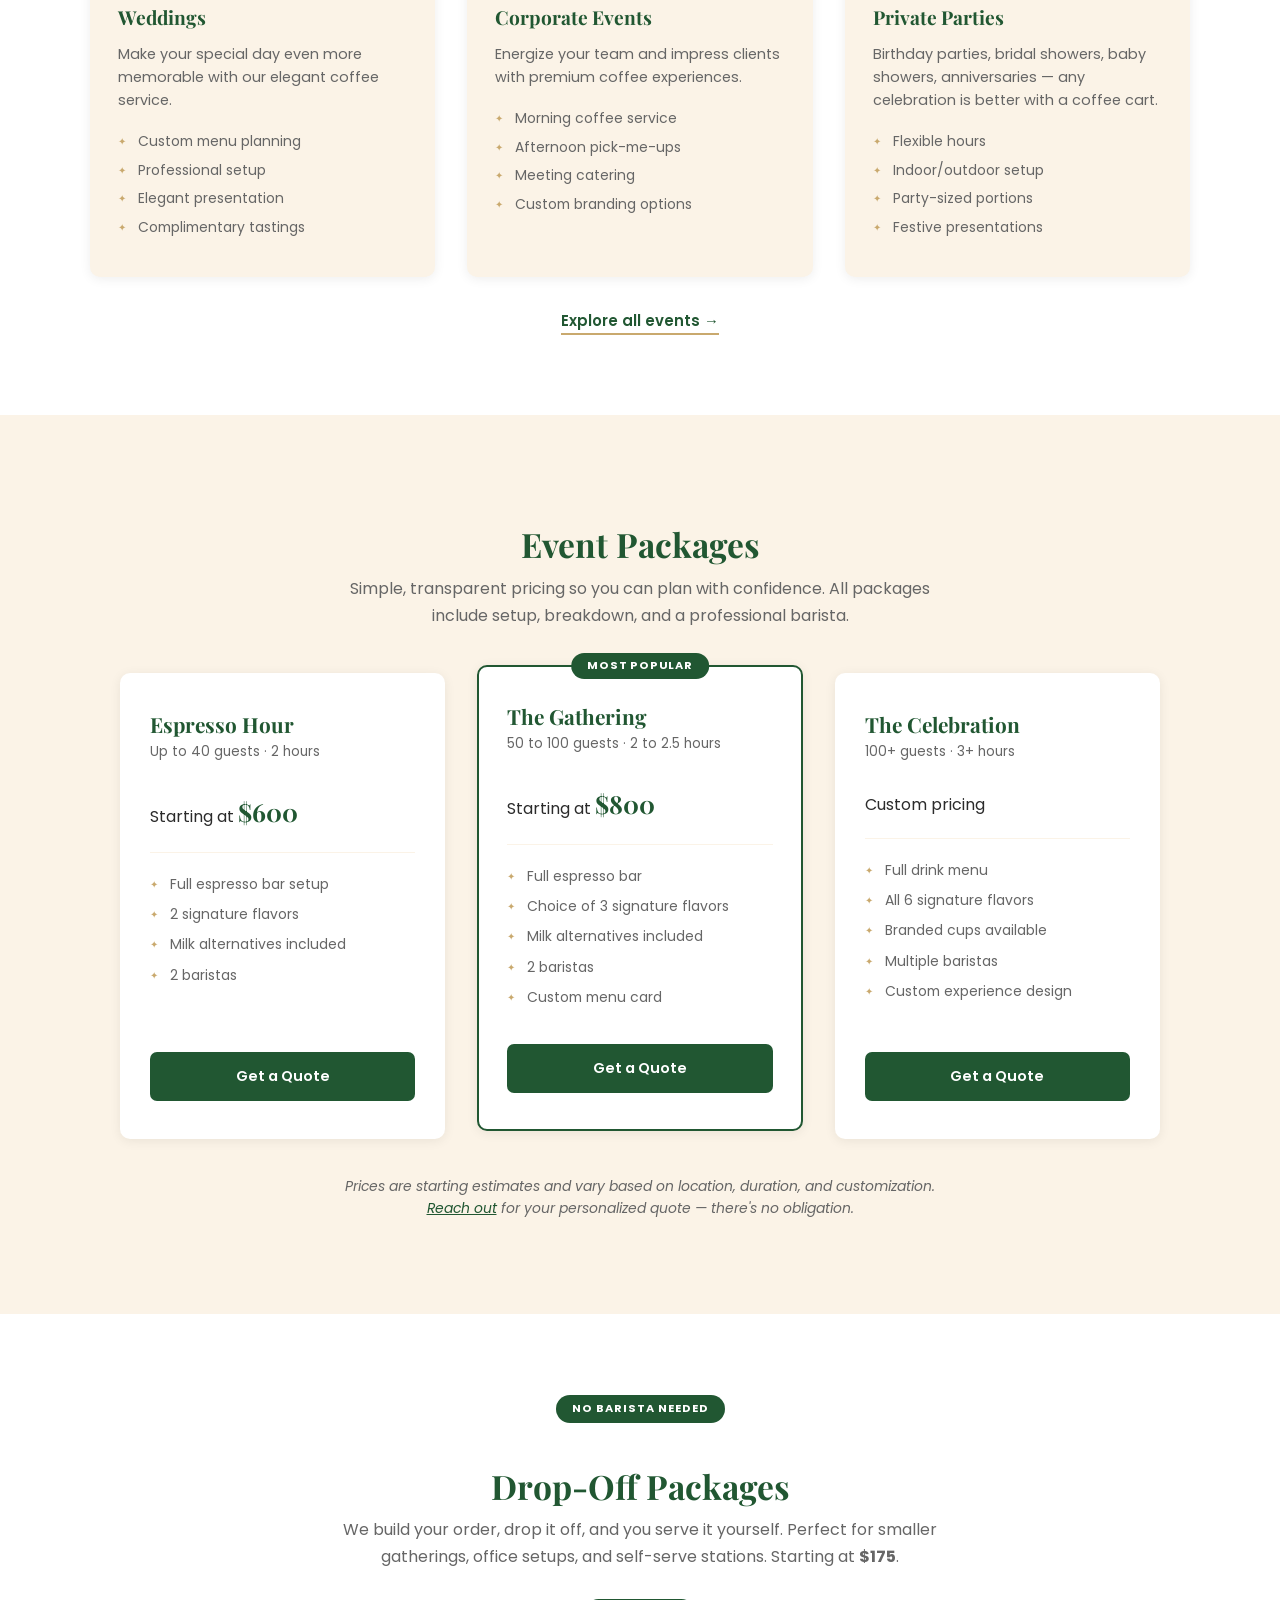
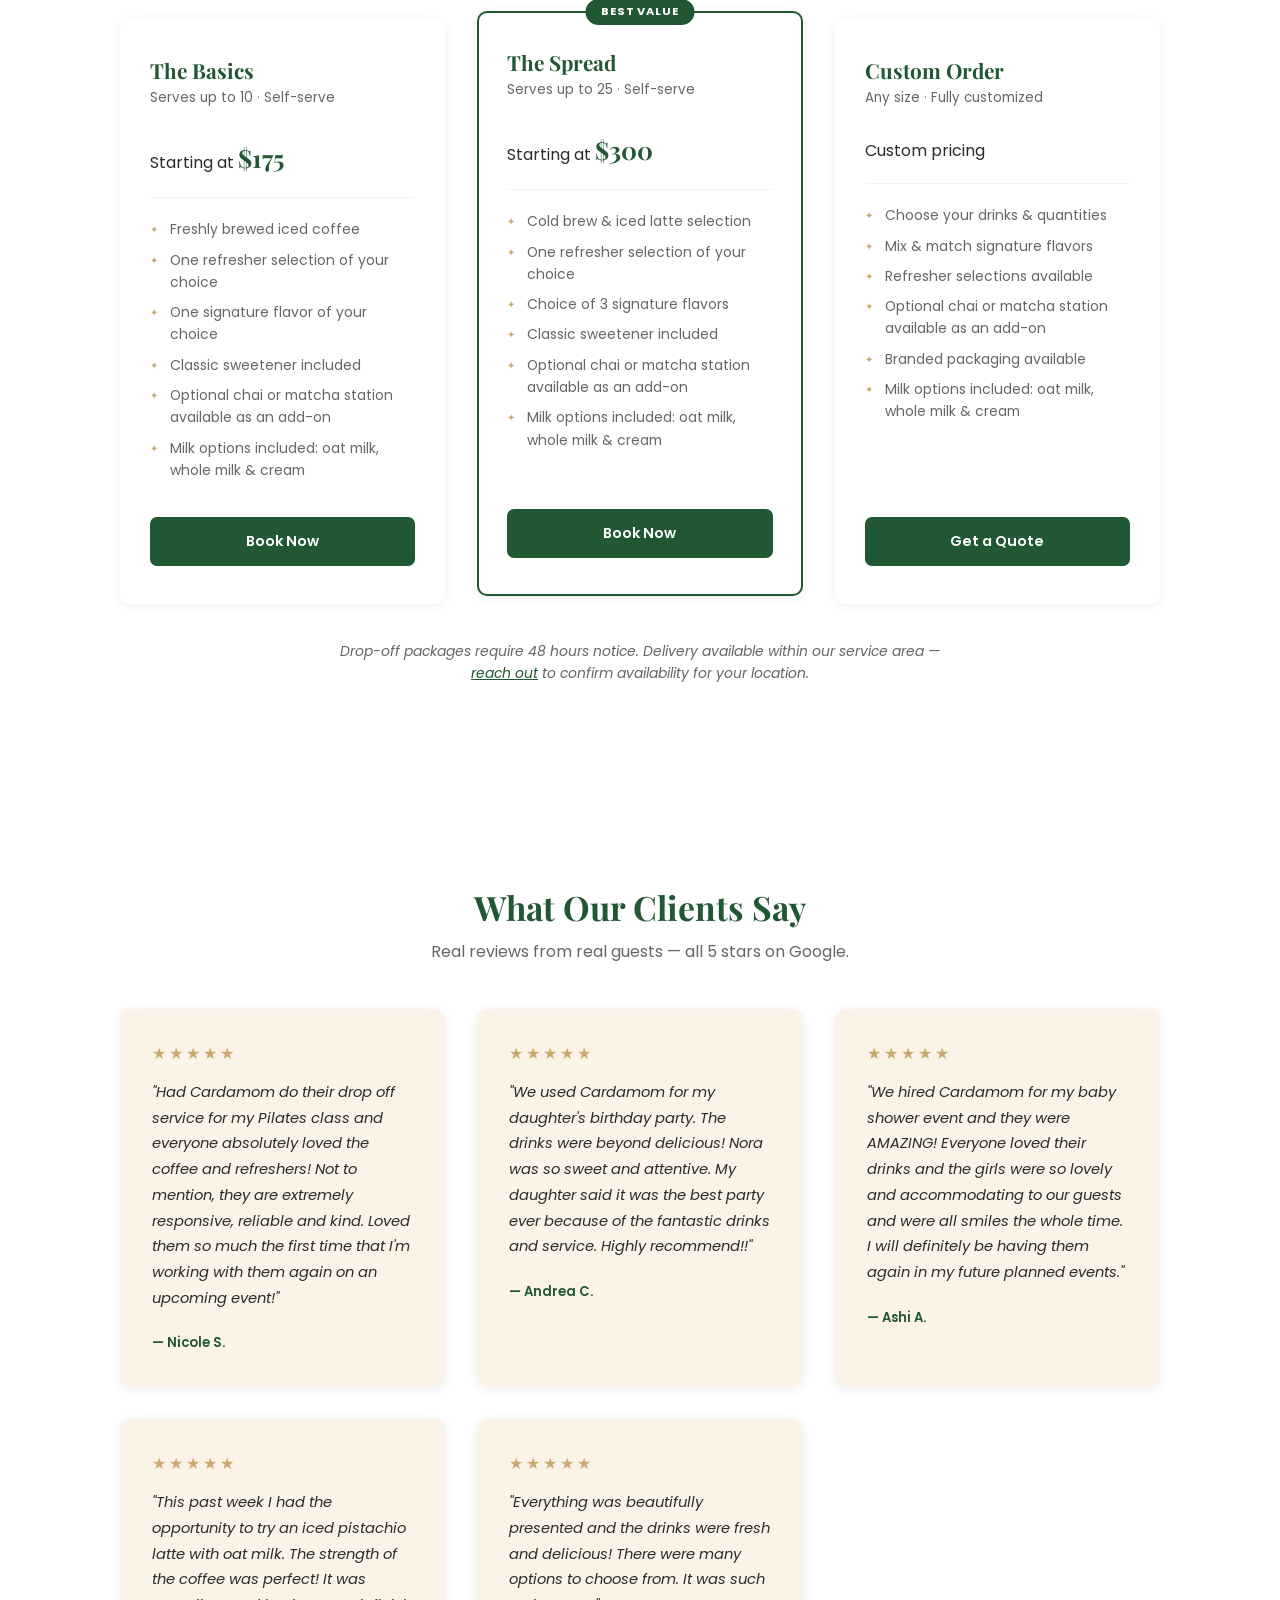
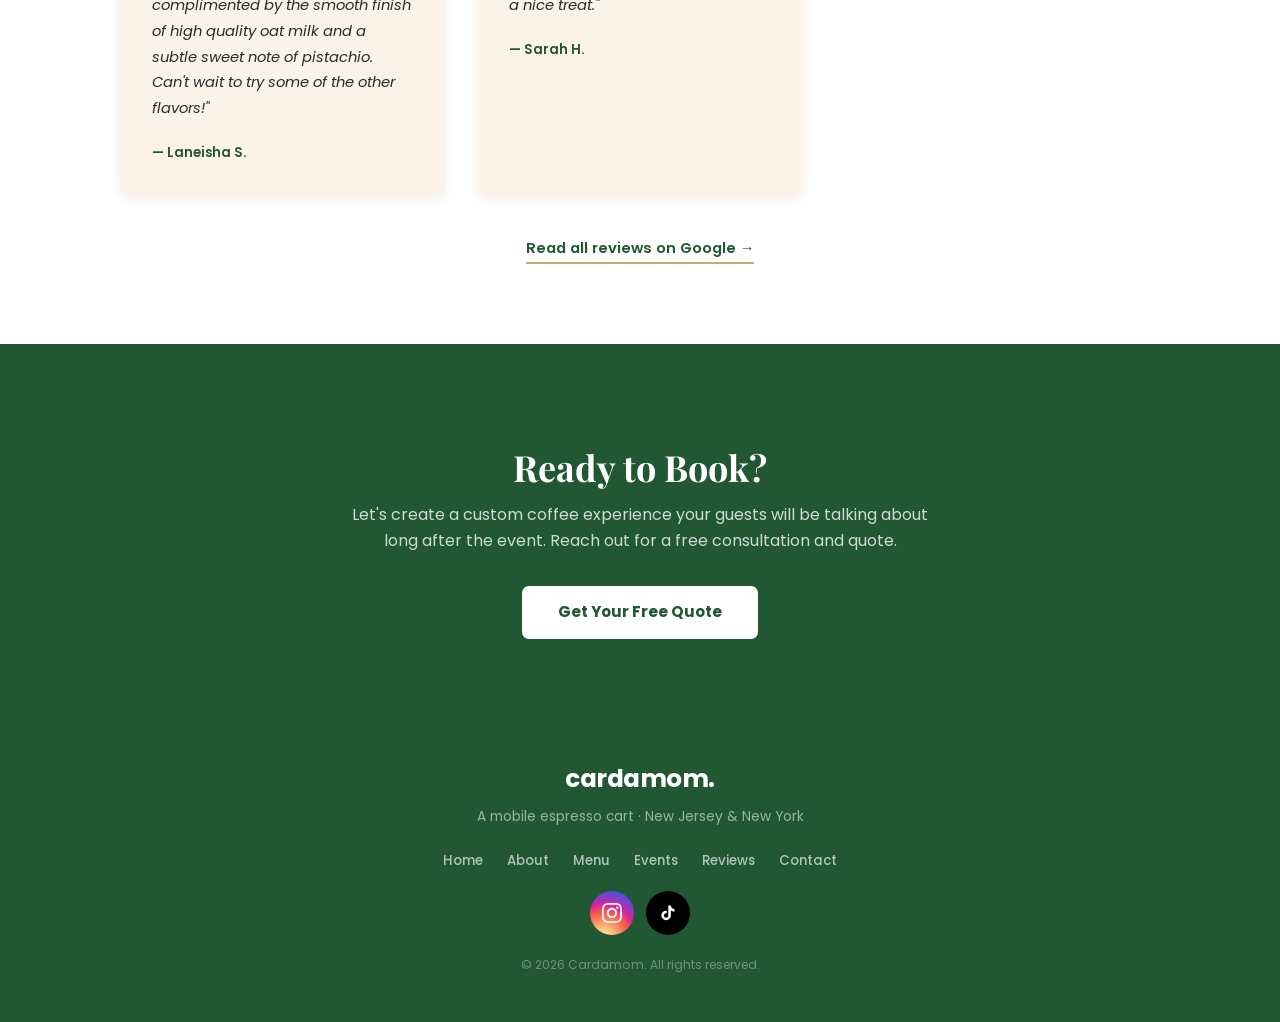
==== commit 61b2bc36: "Remove matcha mention from The Gathering package on index page Co-Authored-By: Claude Sonnet 4.6 <no" ====
--- a/index.html
+++ b/index.html
@@ -235,7 +235,7 @@
           <p class="package-sub">50 to 100 guests &middot; 2 to 2.5 hours</p>
           <p class="package-price">Starting at <strong>$800</strong></p>
           <ul>
-            <li>Full espresso &amp; matcha bar</li>
+            <li>Full espresso bar</li>
             <li>Choice of 3 signature flavors</li>
             <li>Milk alternatives included</li>
             <li>2 baristas</li>
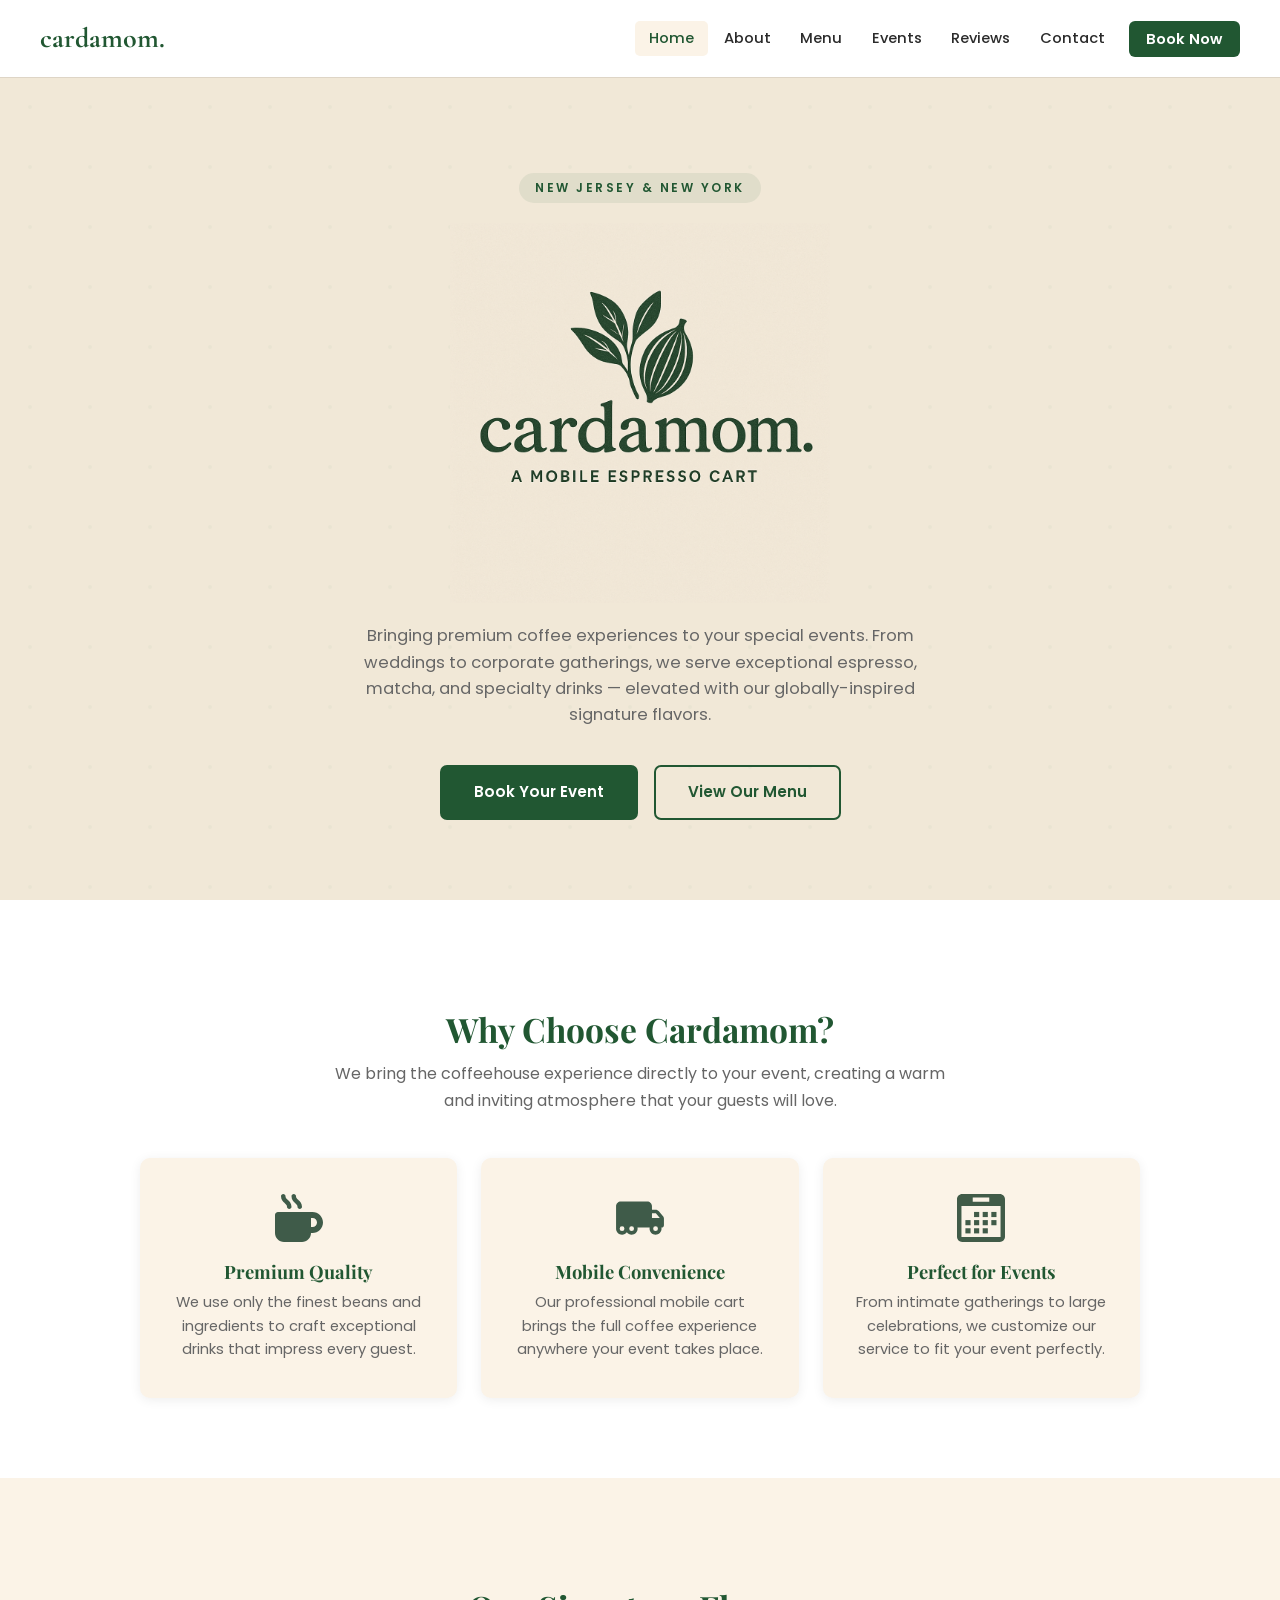
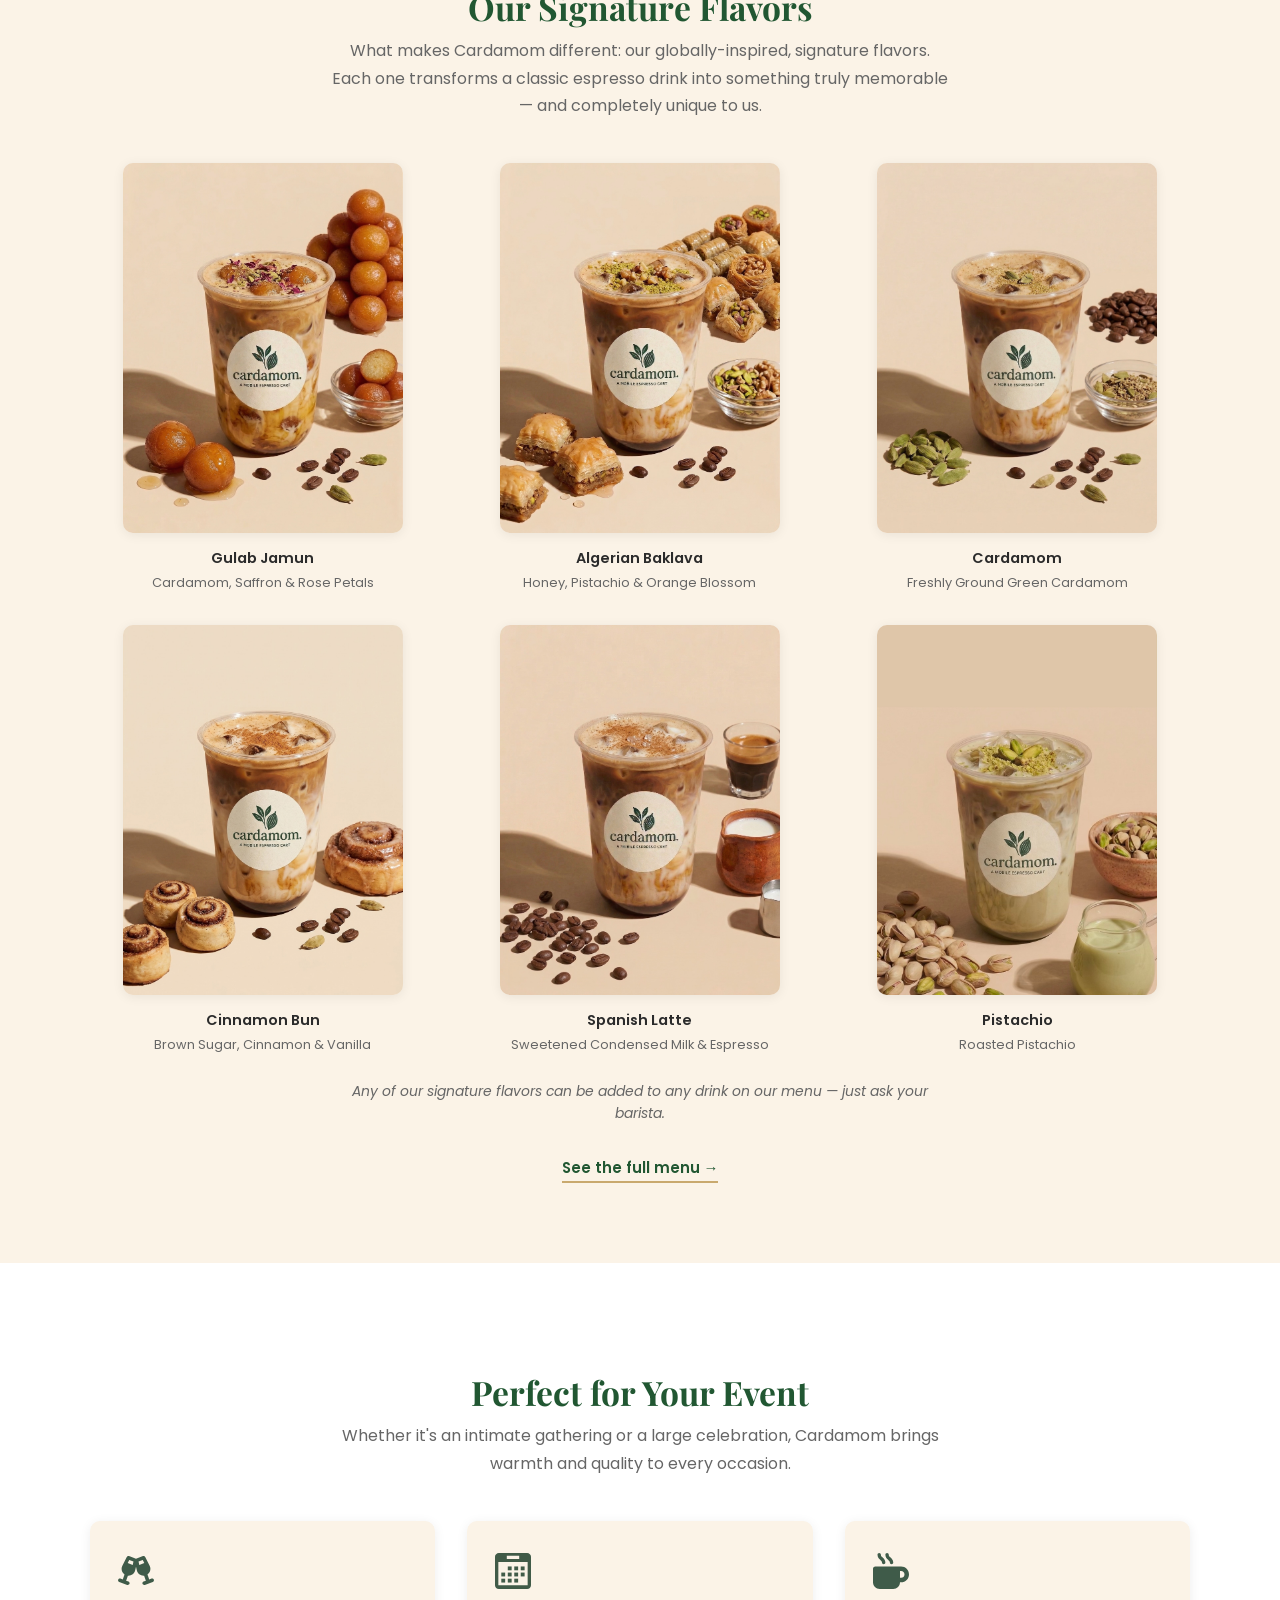
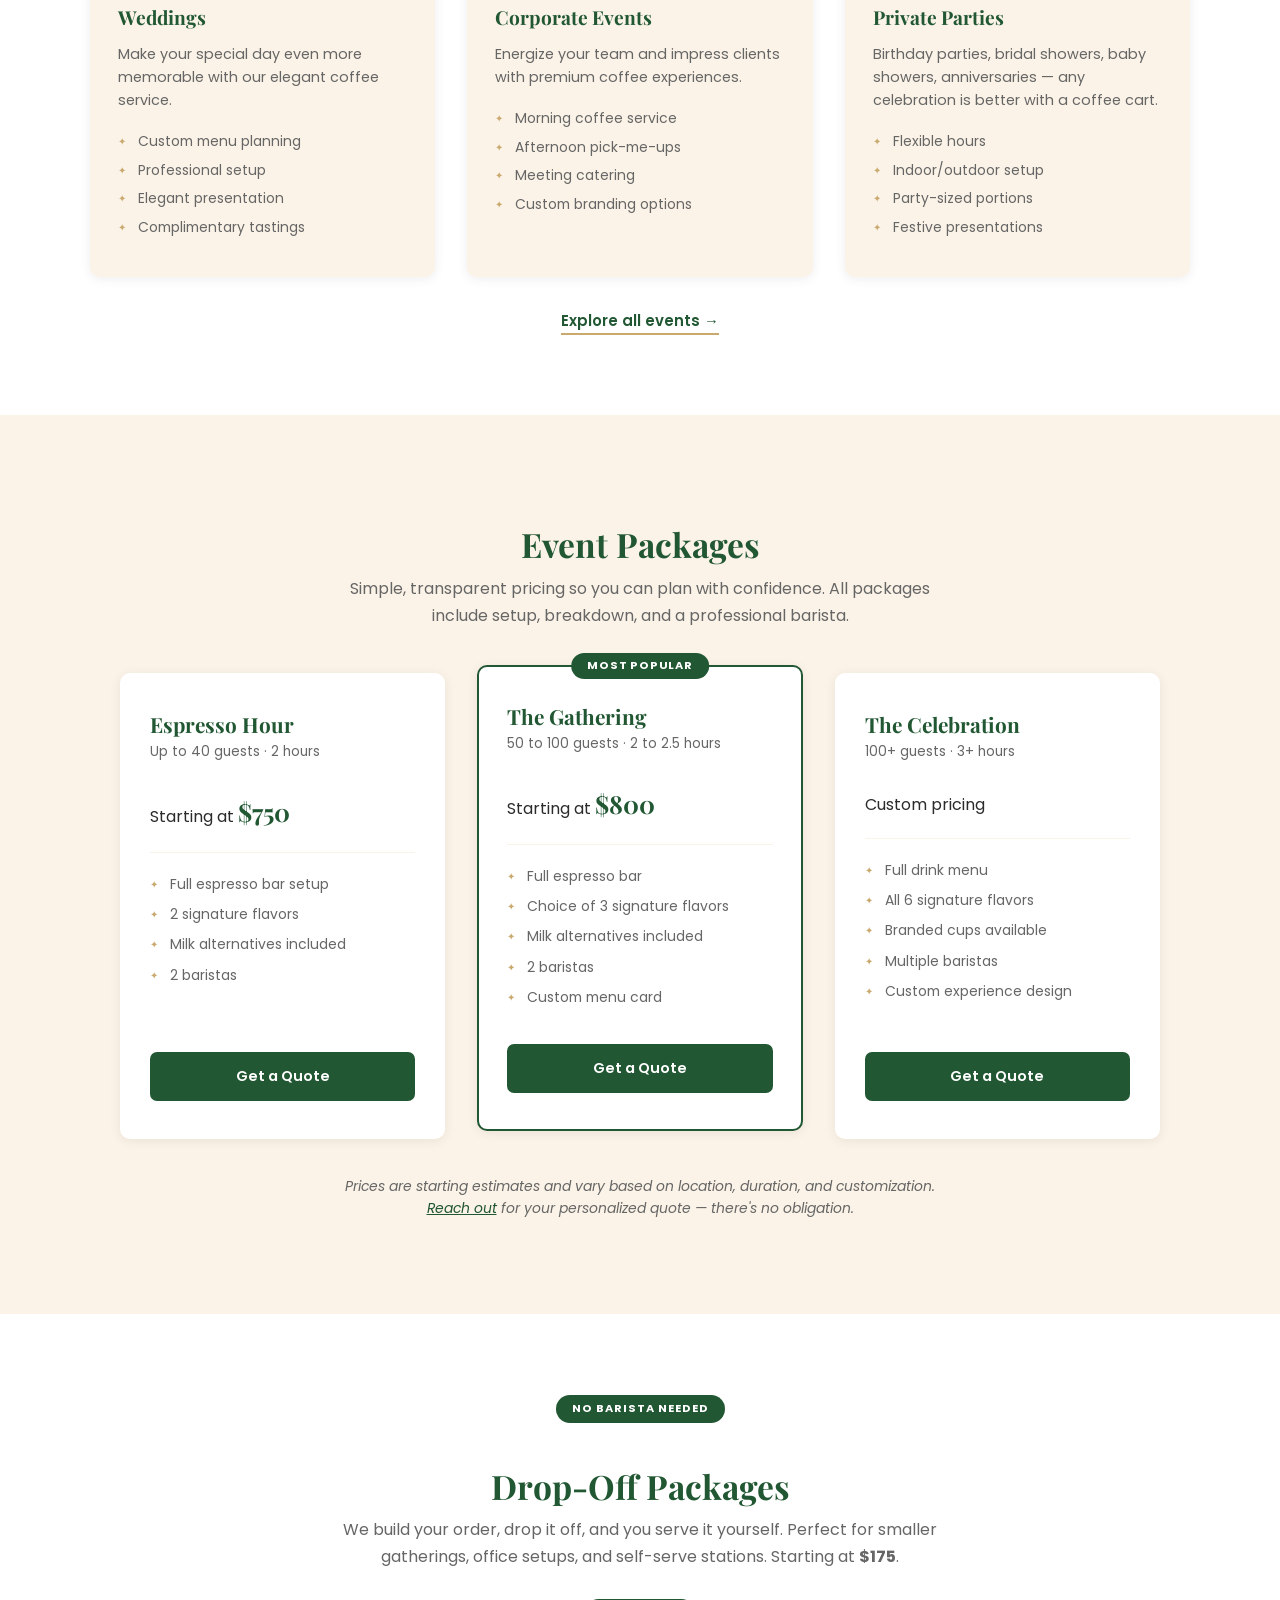
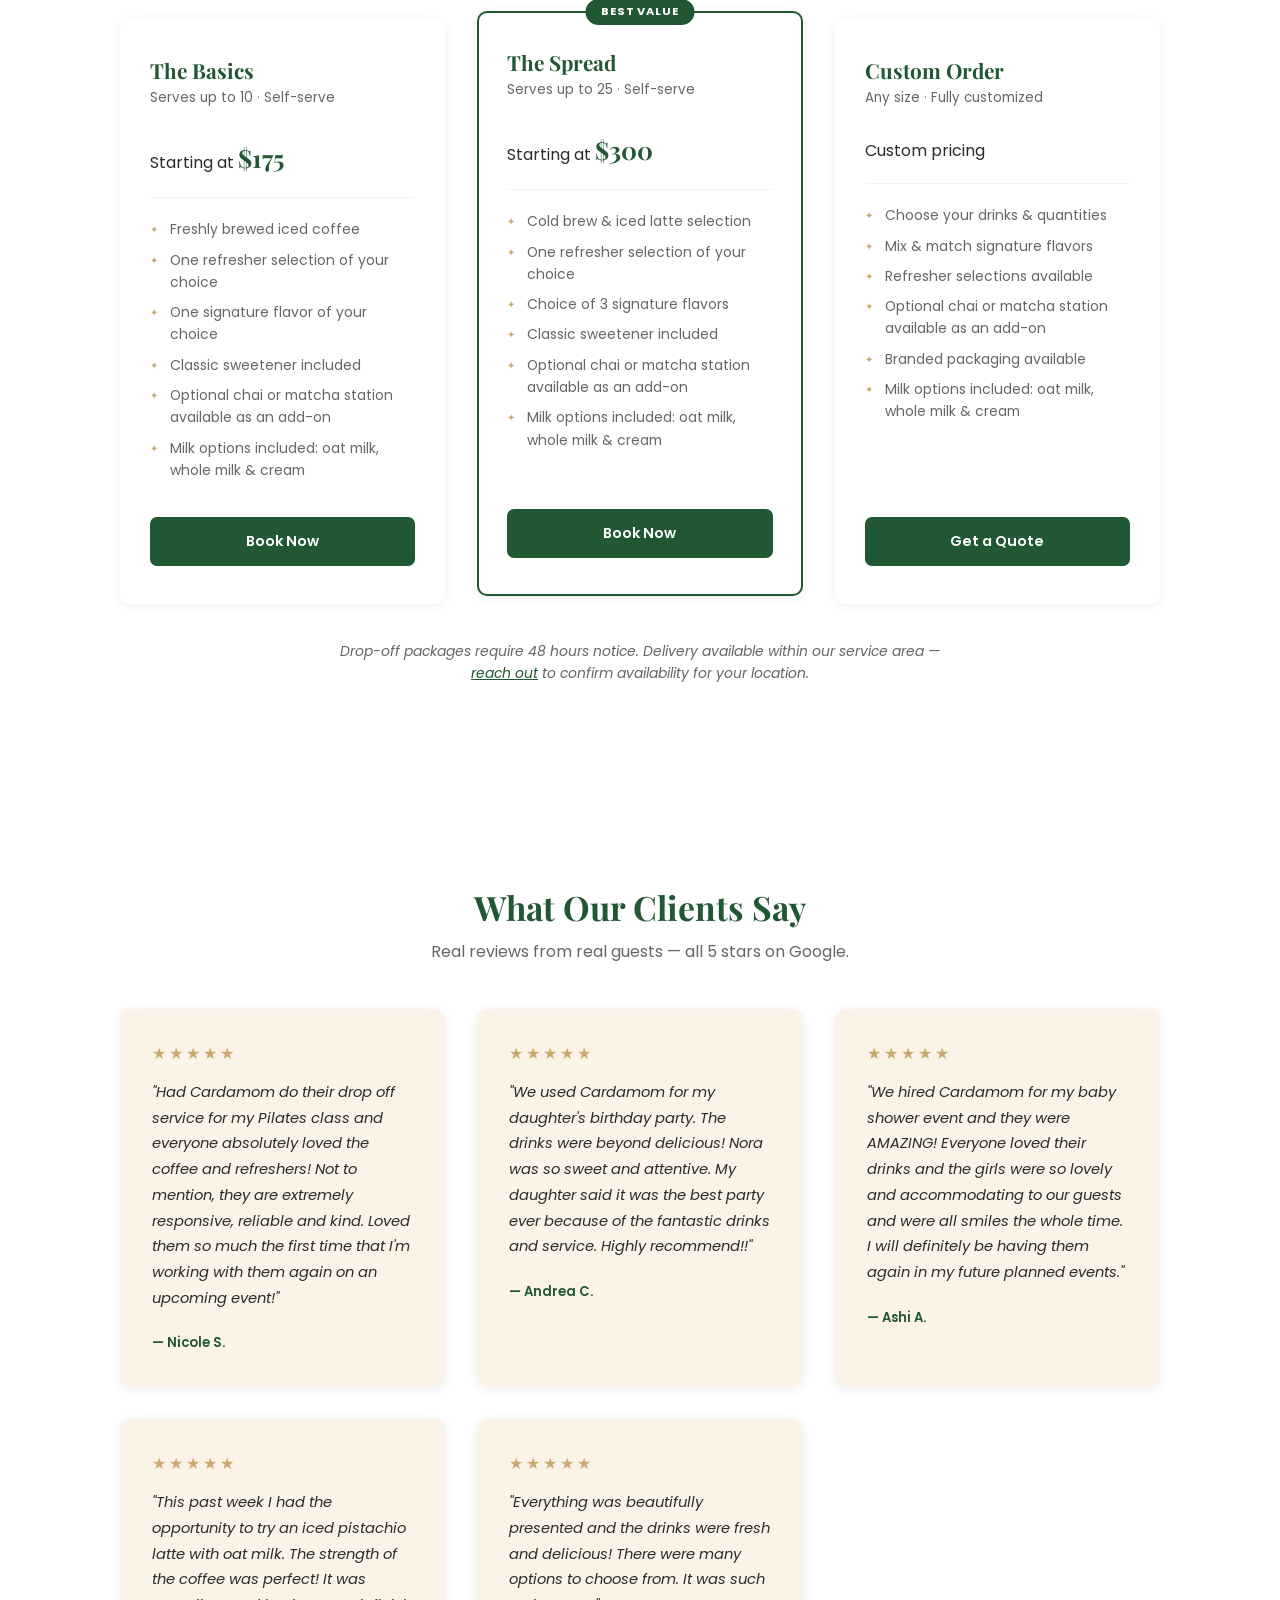
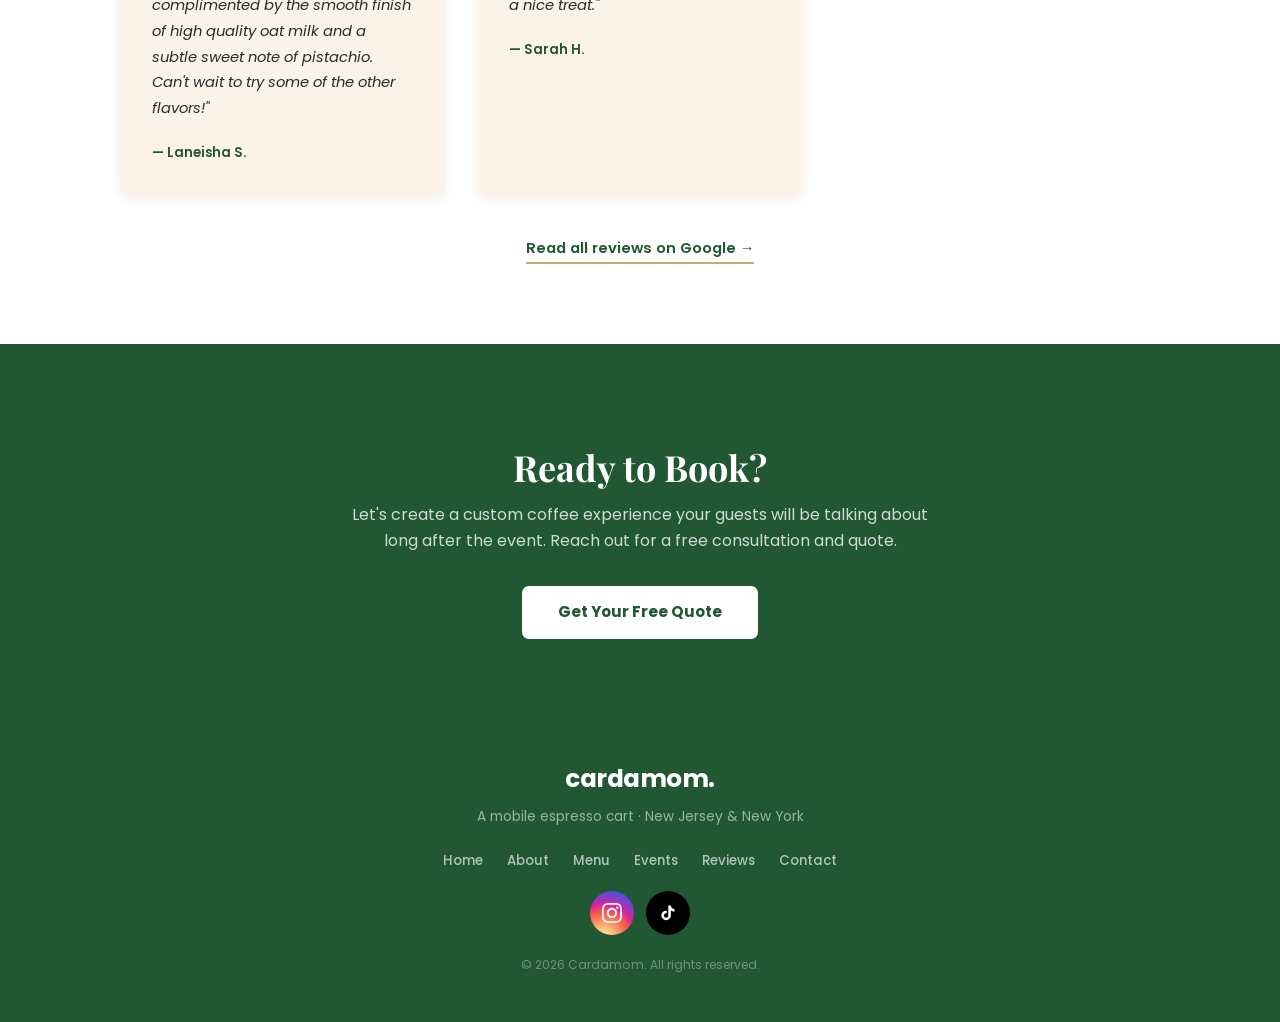
==== commit ef254fee: "Update Espresso Hour package price to $750 Co-Authored-By: Claude Sonnet 5 <noreply@anthropic.com>" ====
--- a/index.html
+++ b/index.html
@@ -219,7 +219,7 @@
         <div class="package-card">
           <h3>Espresso Hour</h3>
           <p class="package-sub">Up to 40 guests &middot; 2 hours</p>
-          <p class="package-price">Starting at <strong>$600</strong></p>
+          <p class="package-price">Starting at <strong>$750</strong></p>
           <ul>
             <li>Full espresso bar setup</li>
             <li>2 signature flavors</li>
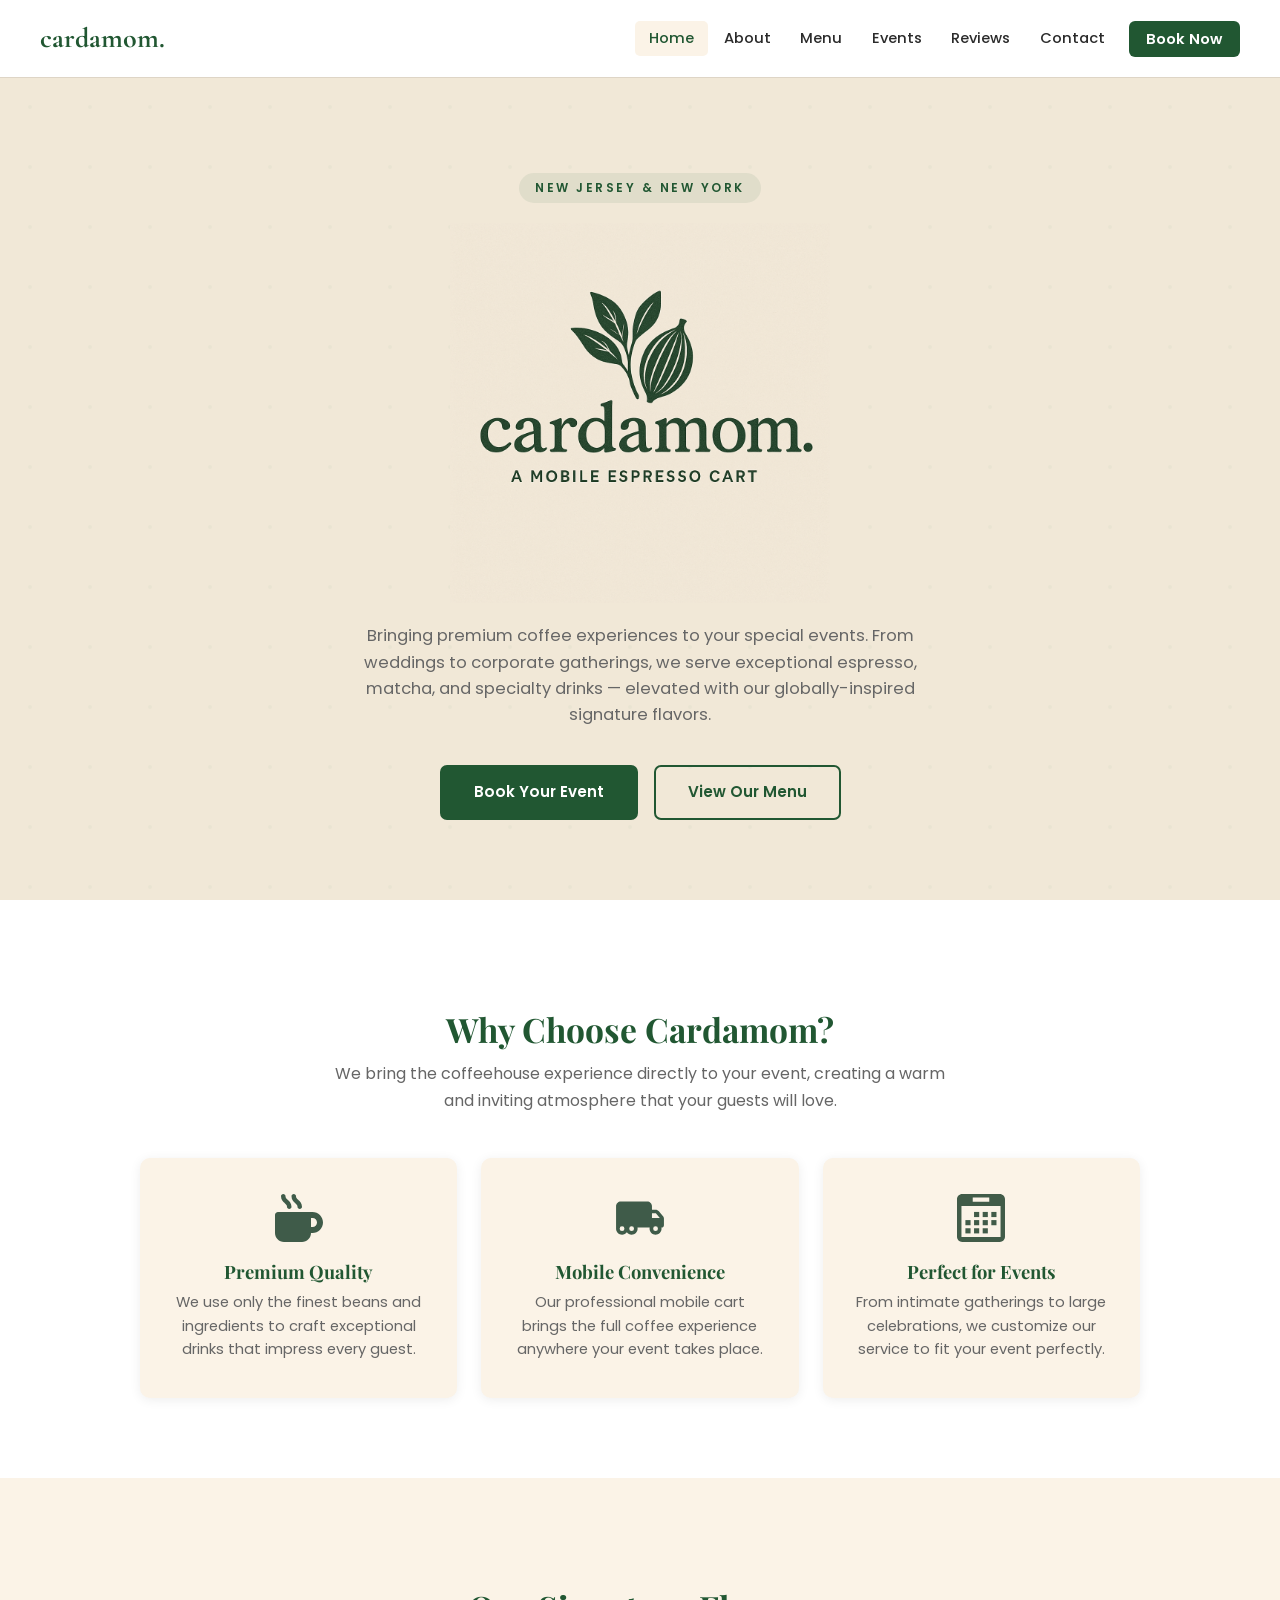
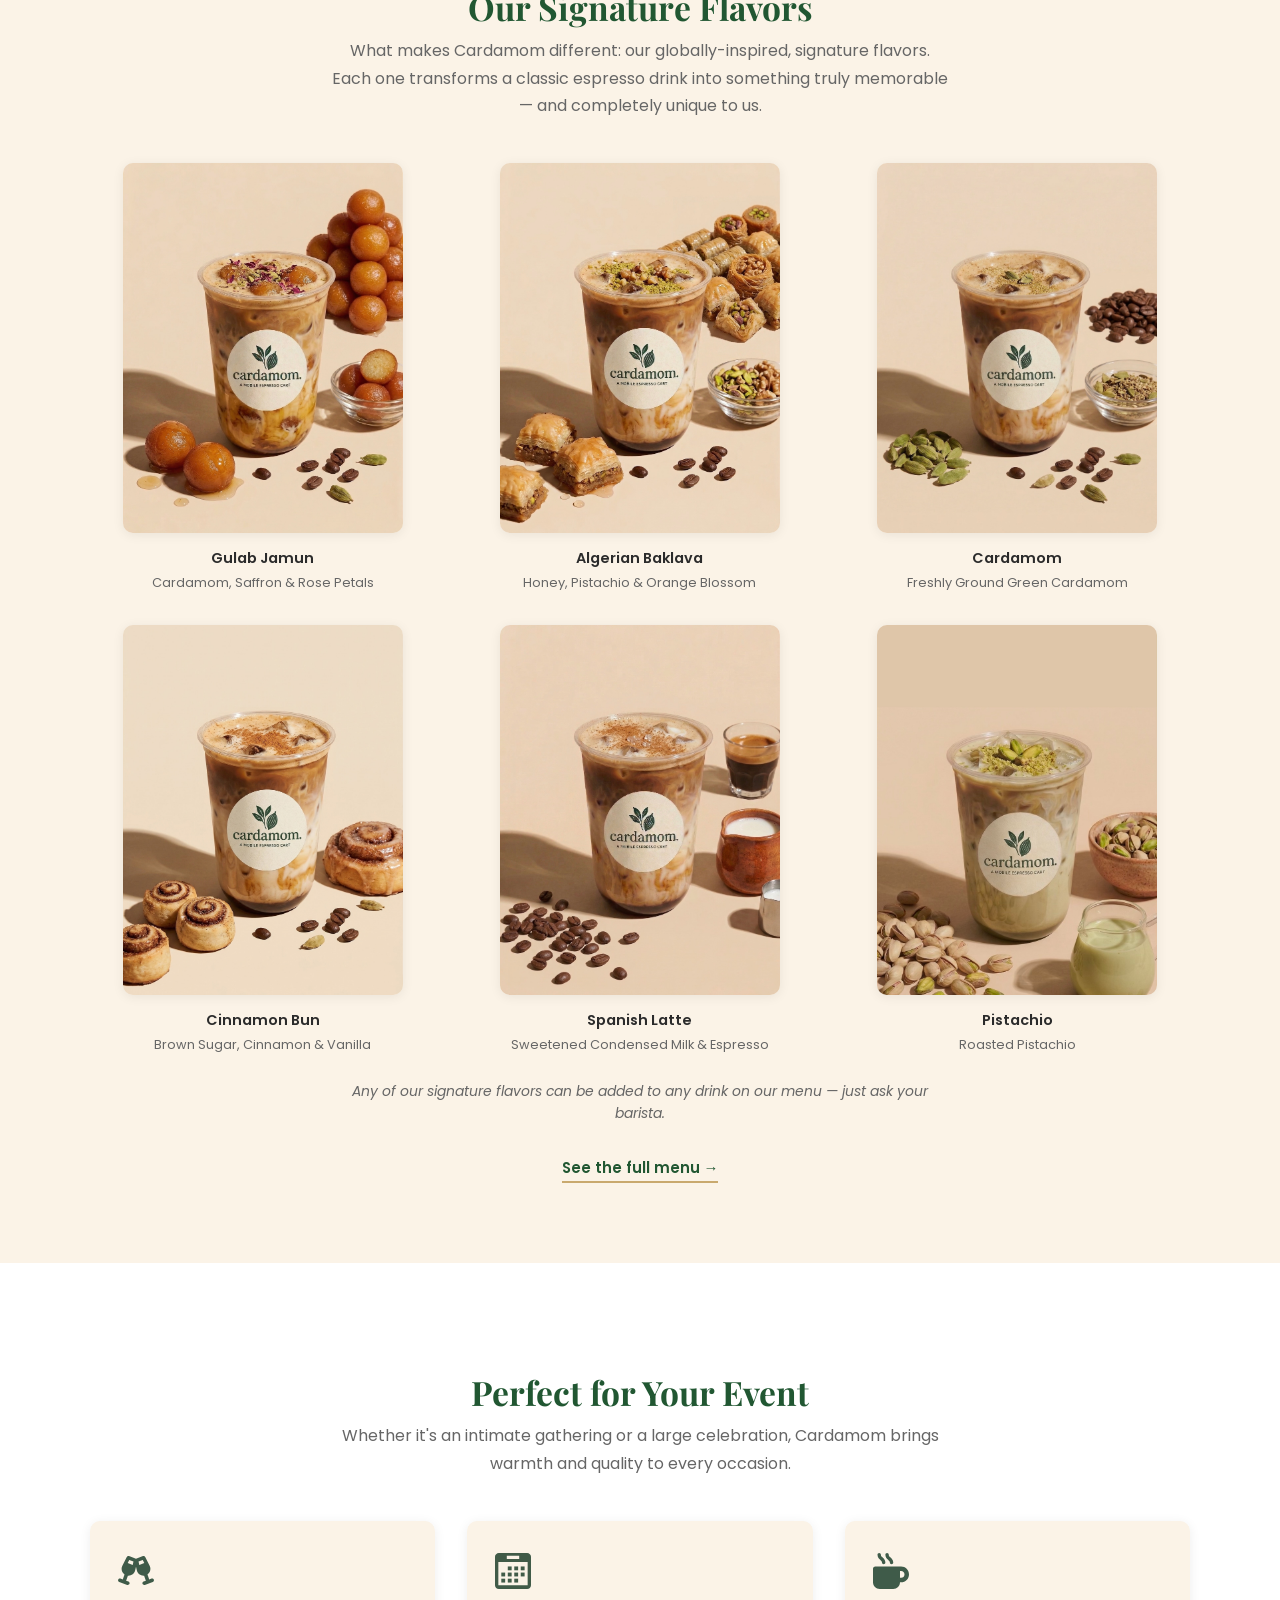
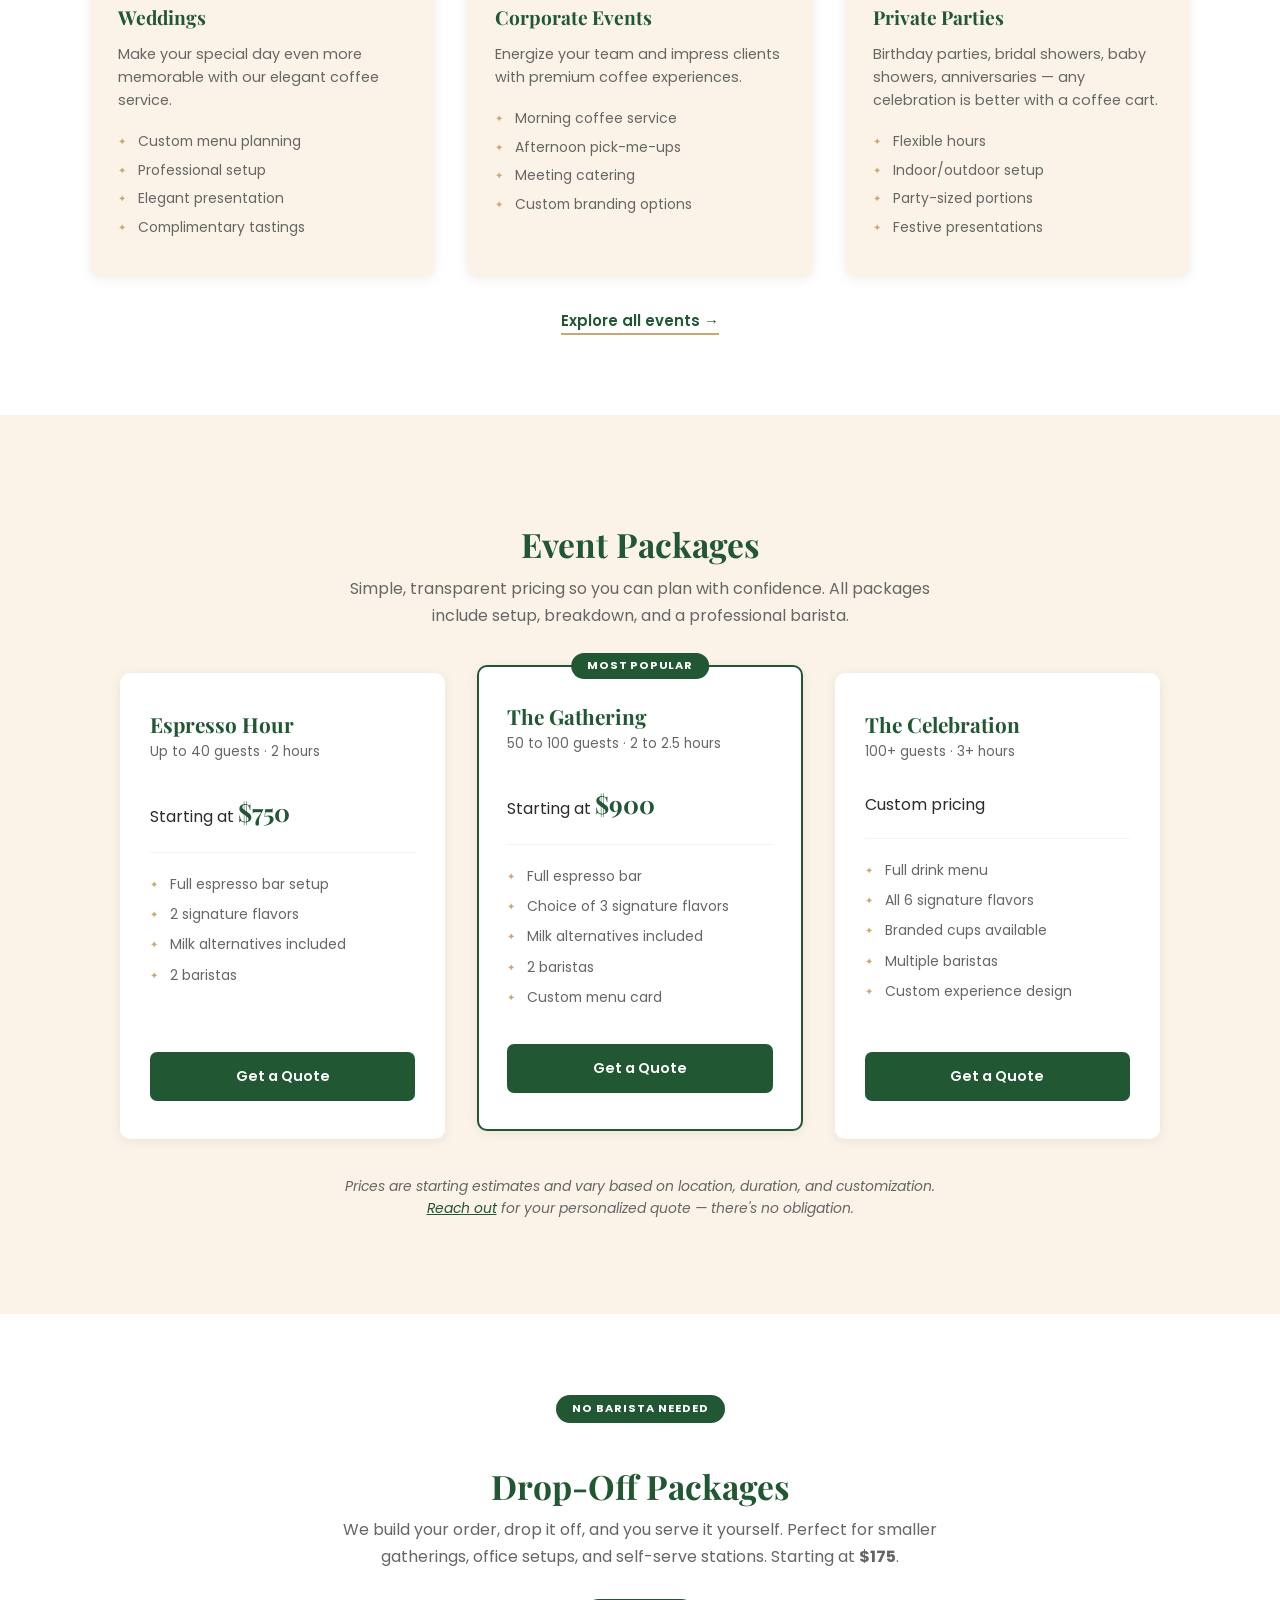
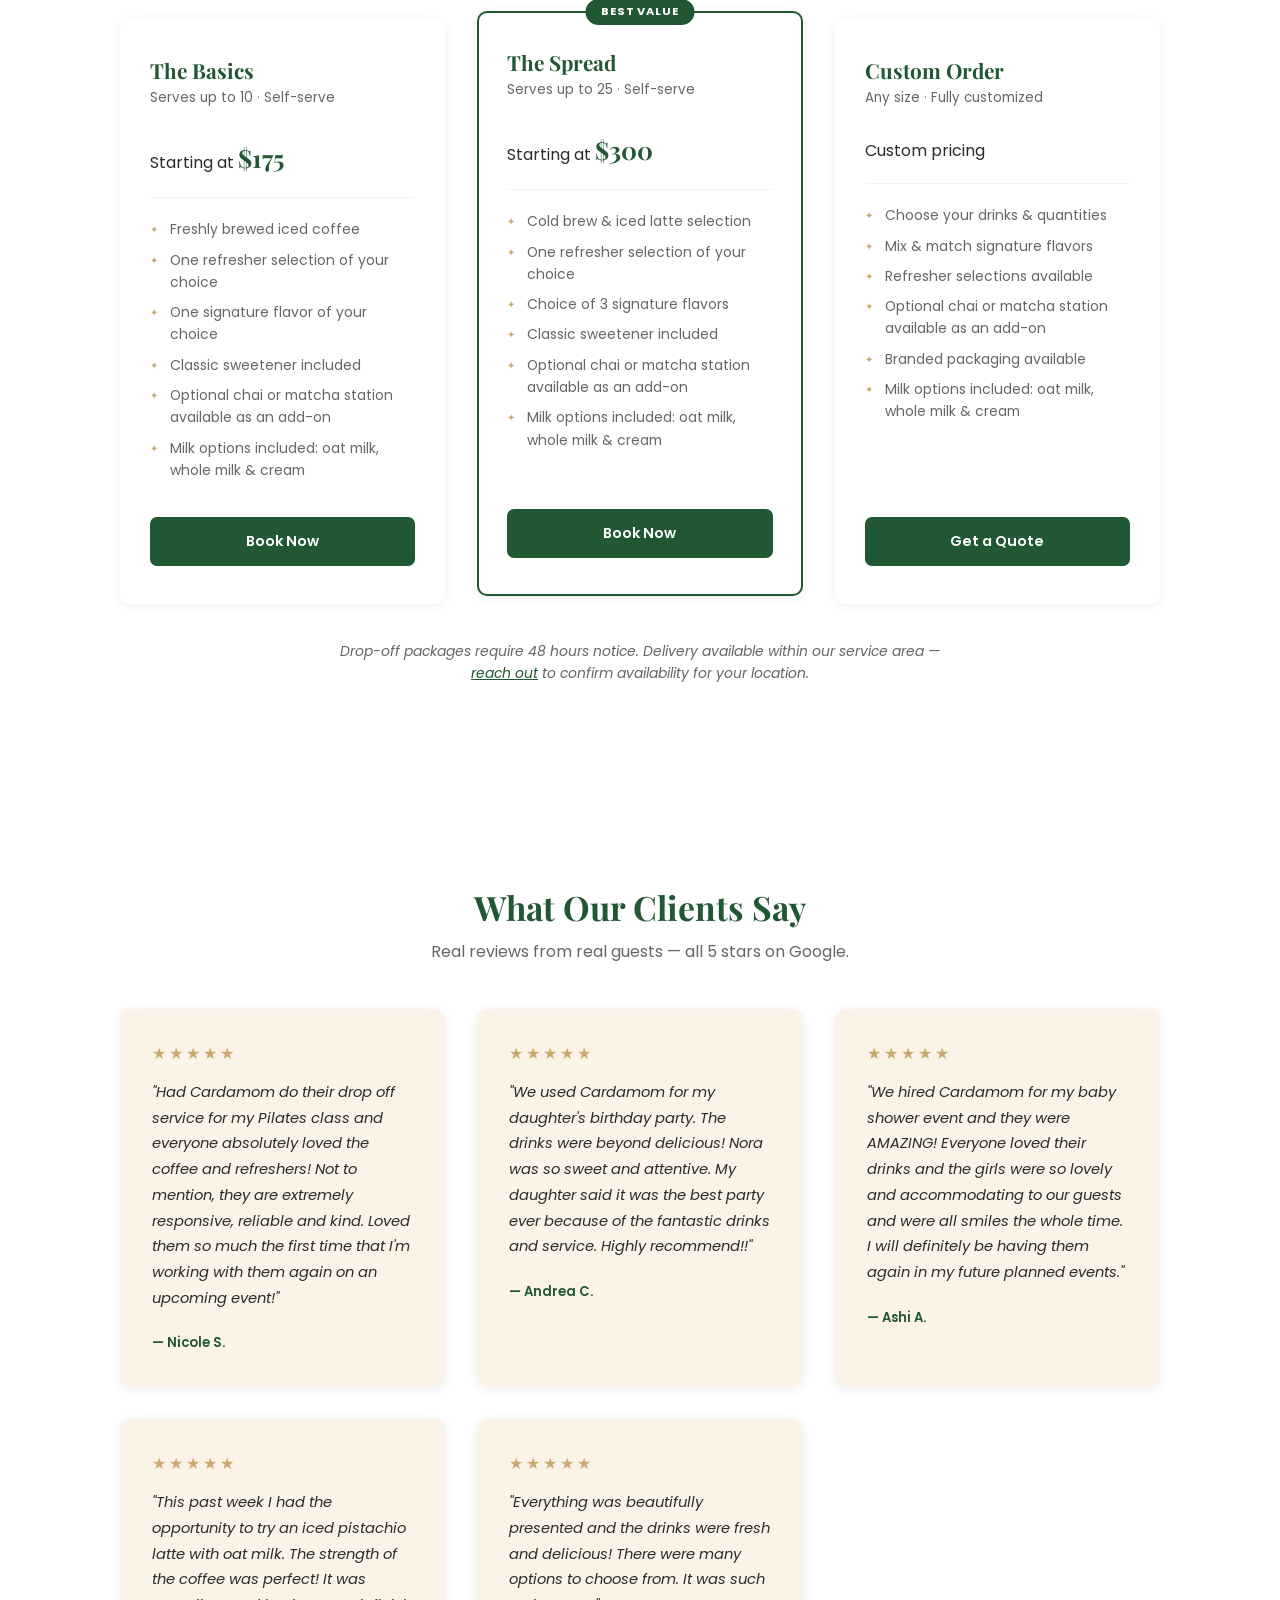
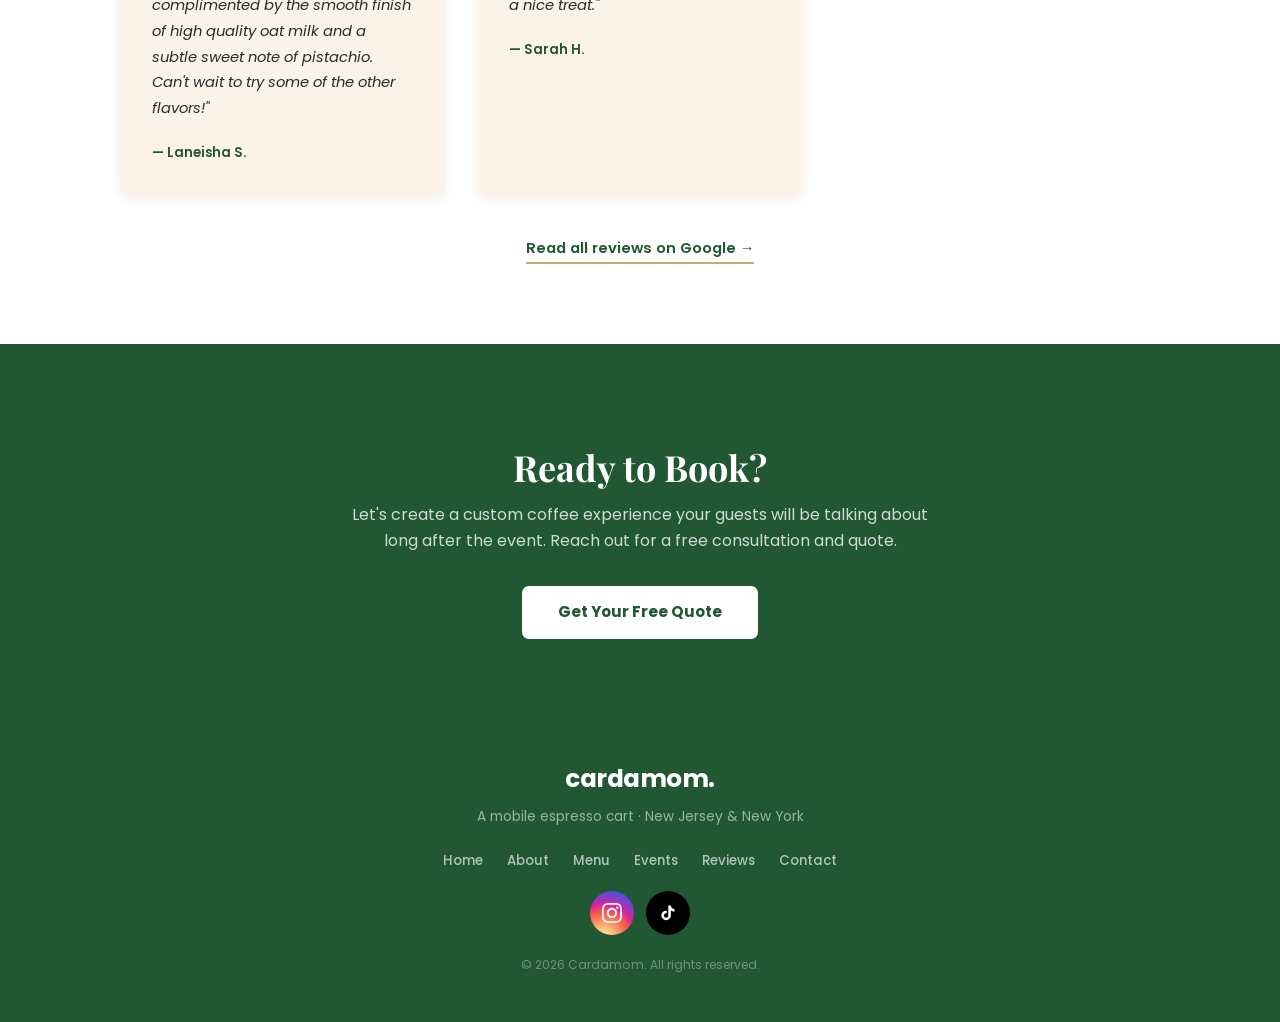
==== commit 54350090: "Update The Gathering package price to $900 Co-Authored-By: Claude Sonnet 5 <noreply@anthropic.com>" ====
--- a/index.html
+++ b/index.html
@@ -233,7 +233,7 @@
           <div class="popular-badge">Most Popular</div>
           <h3>The Gathering</h3>
           <p class="package-sub">50 to 100 guests &middot; 2 to 2.5 hours</p>
-          <p class="package-price">Starting at <strong>$800</strong></p>
+          <p class="package-price">Starting at <strong>$900</strong></p>
           <ul>
             <li>Full espresso bar</li>
             <li>Choice of 3 signature flavors</li>
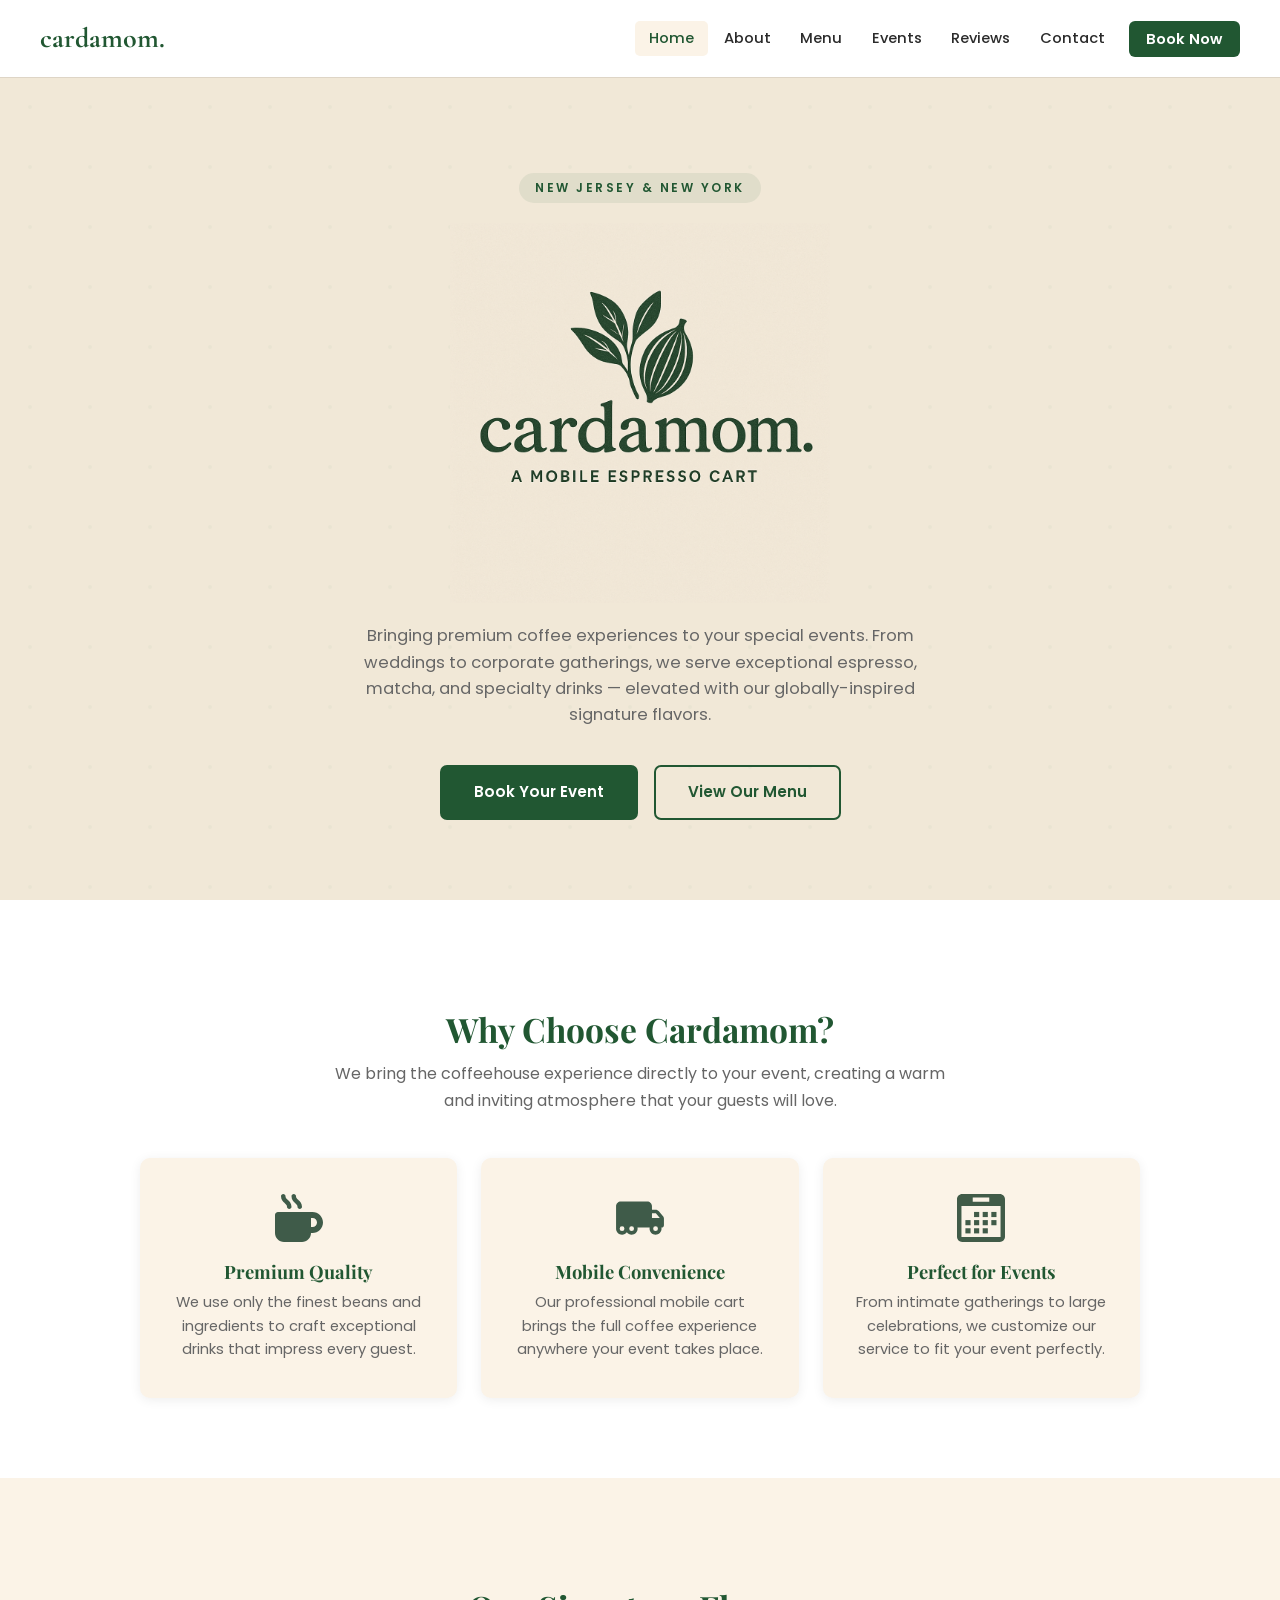
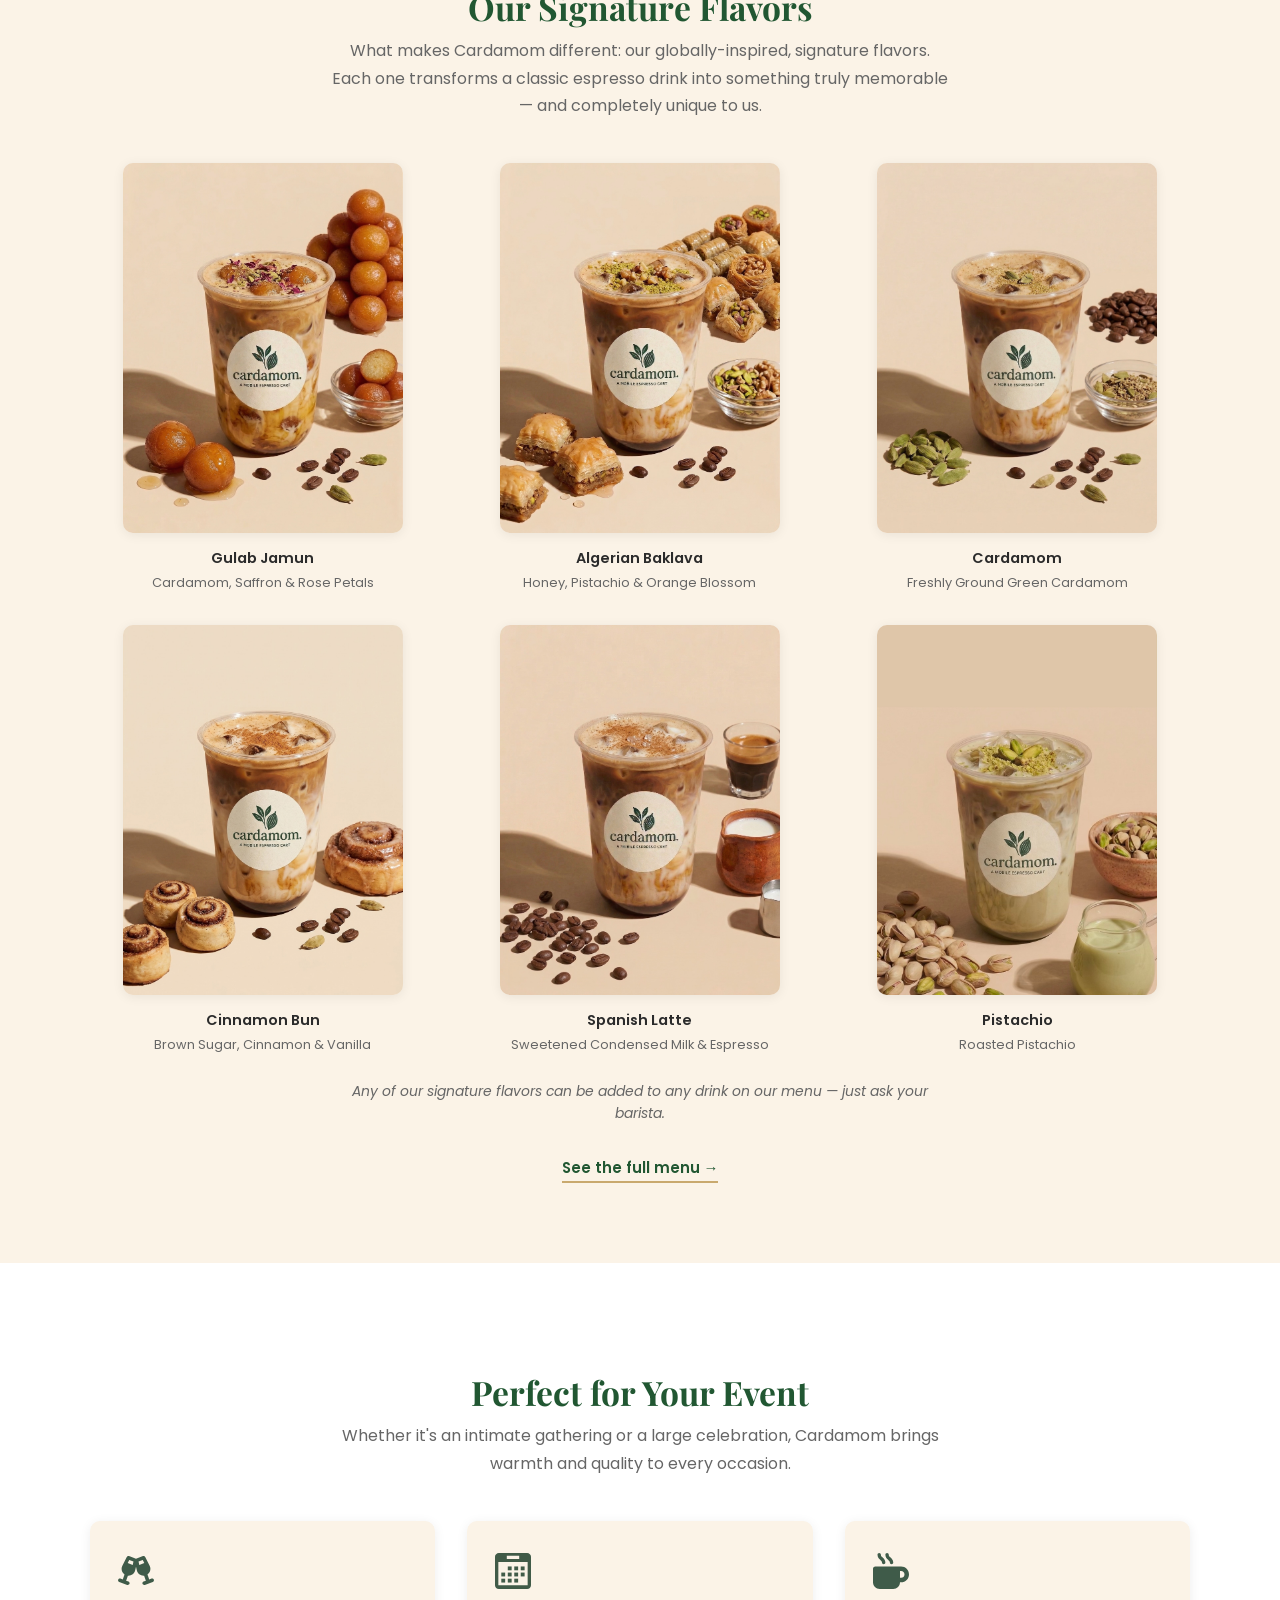
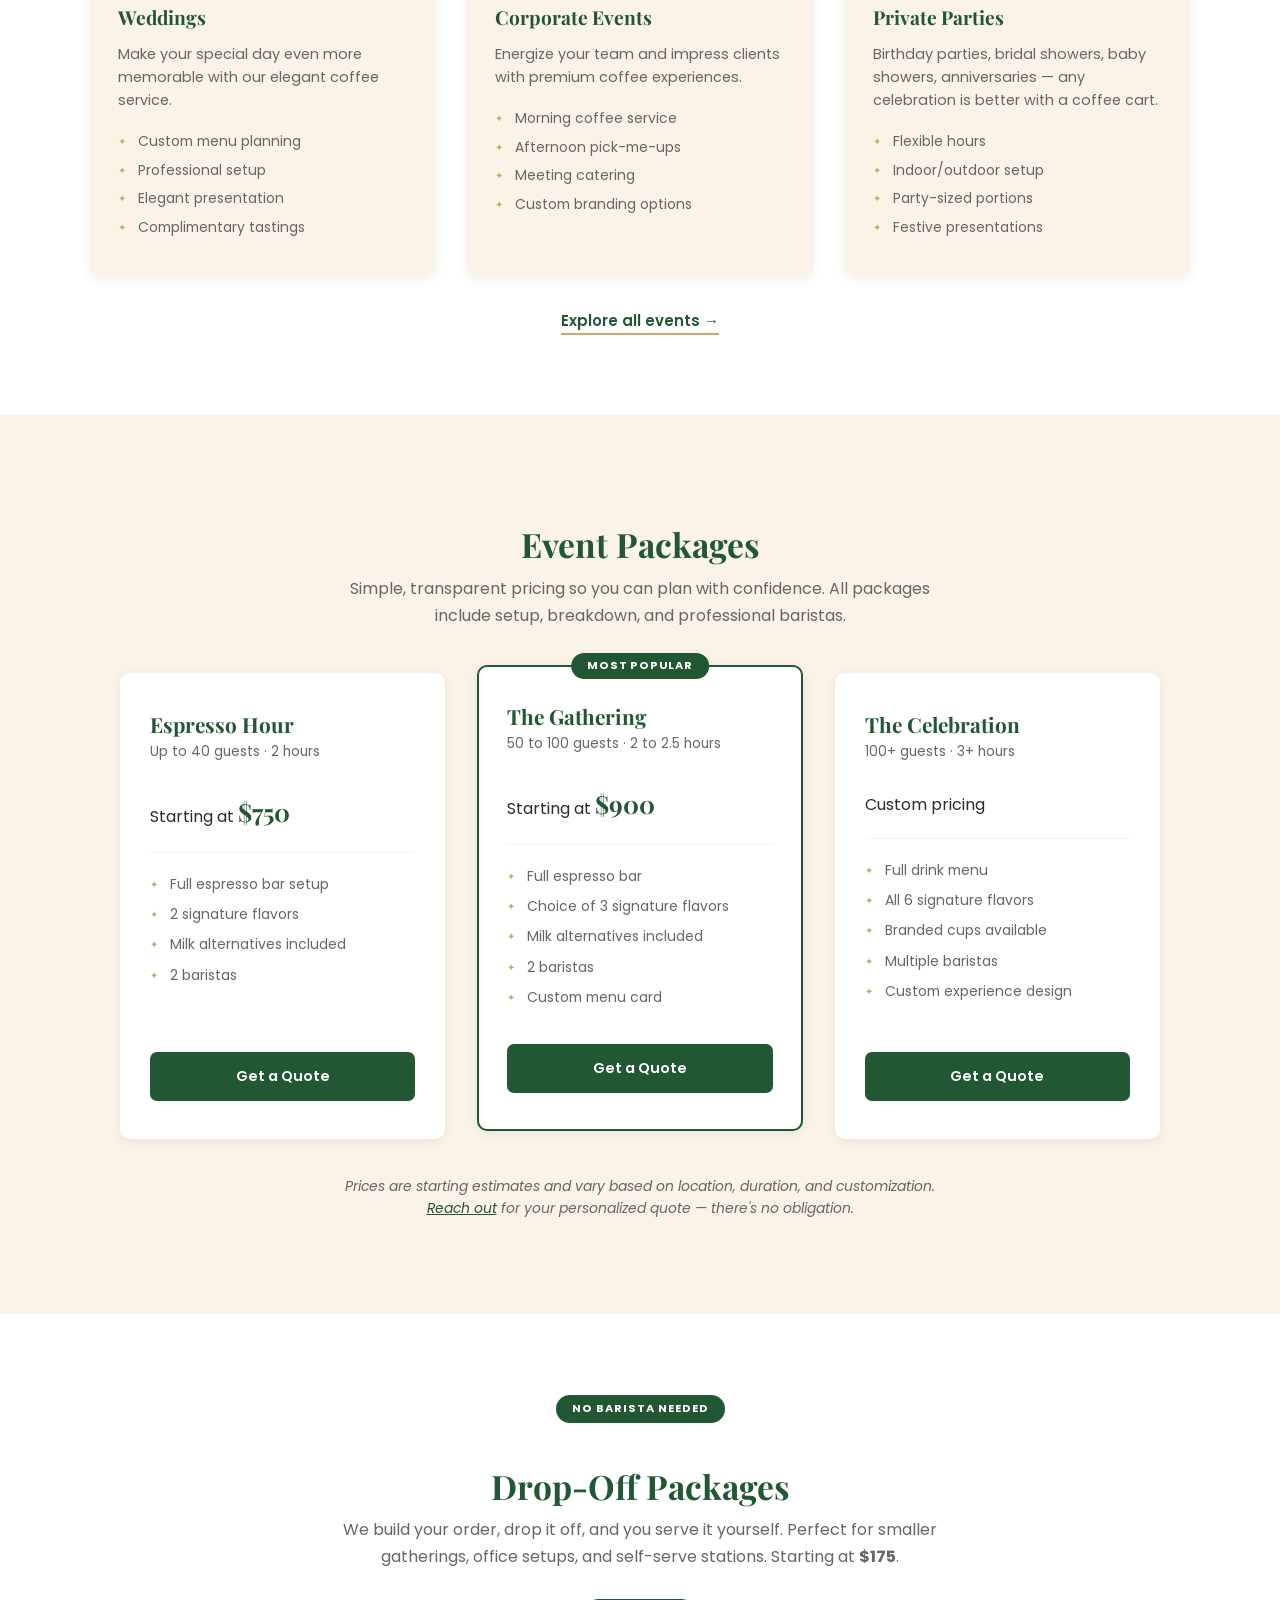
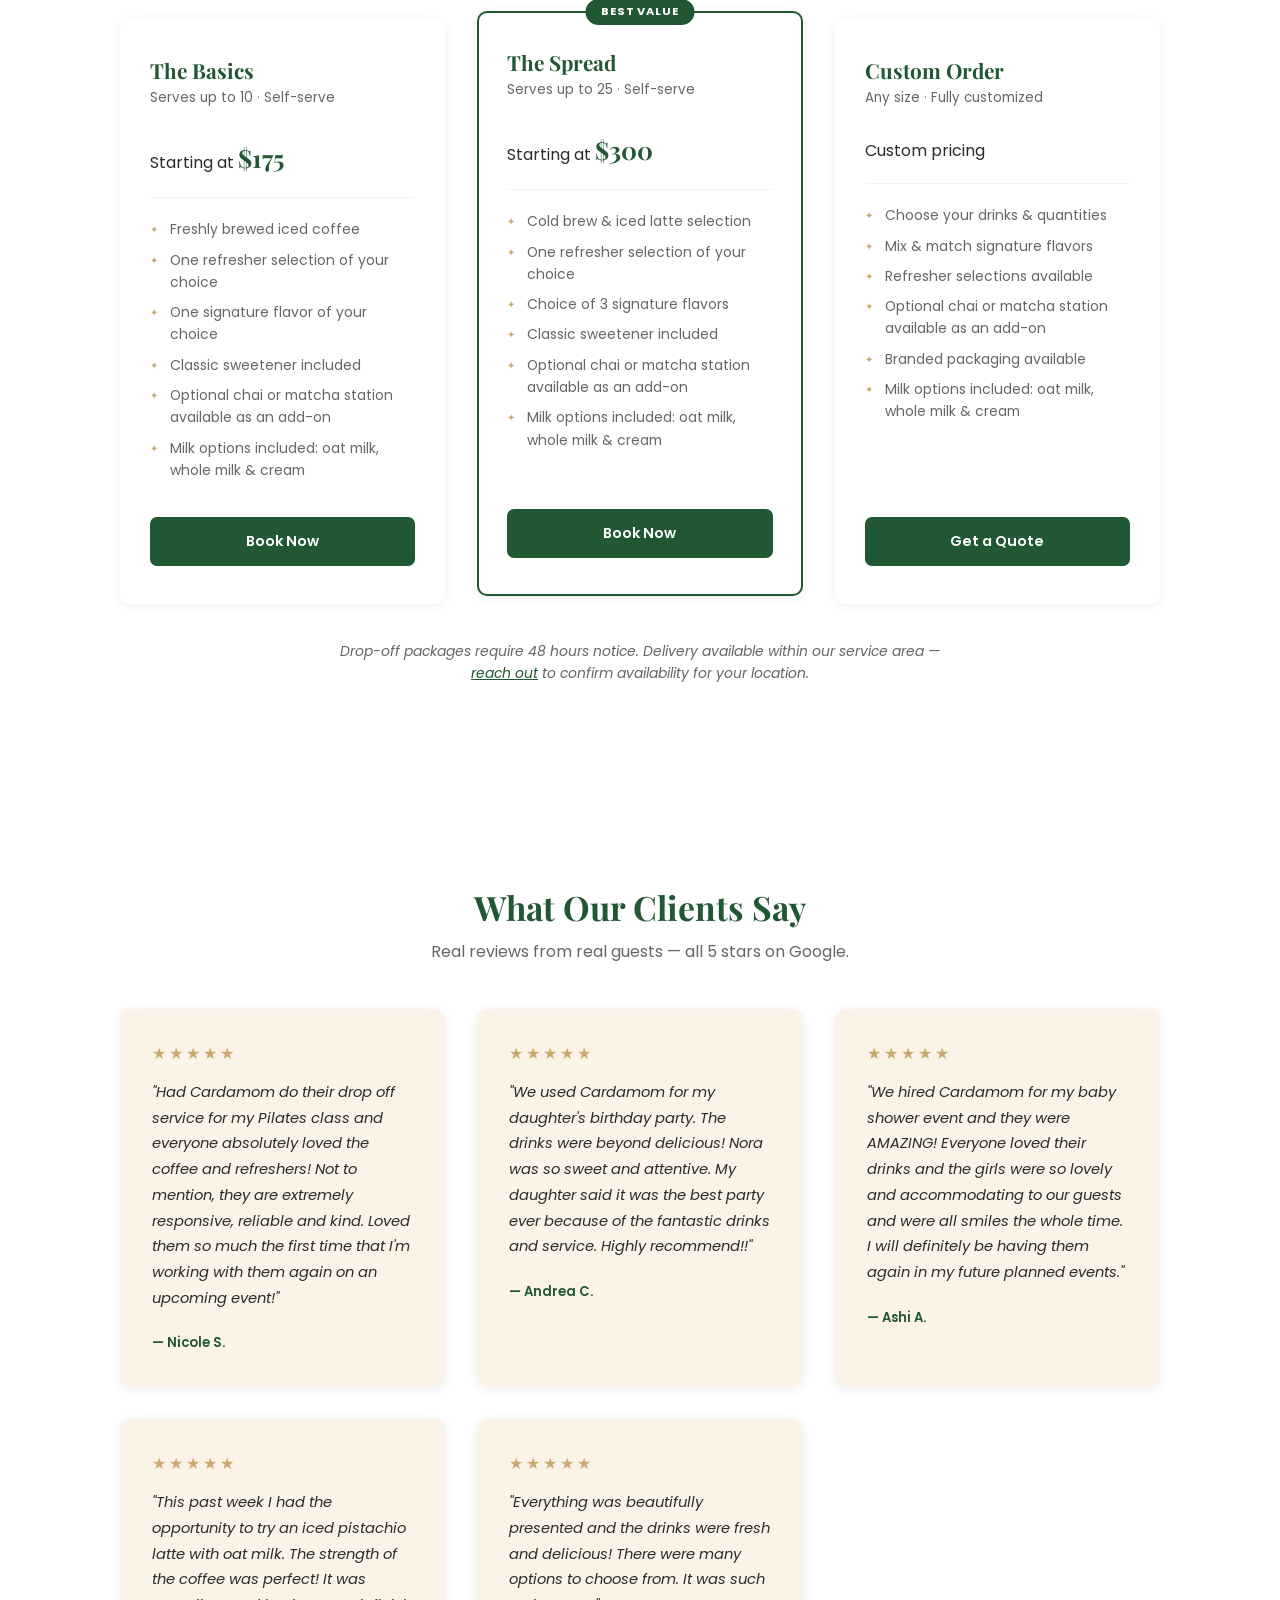
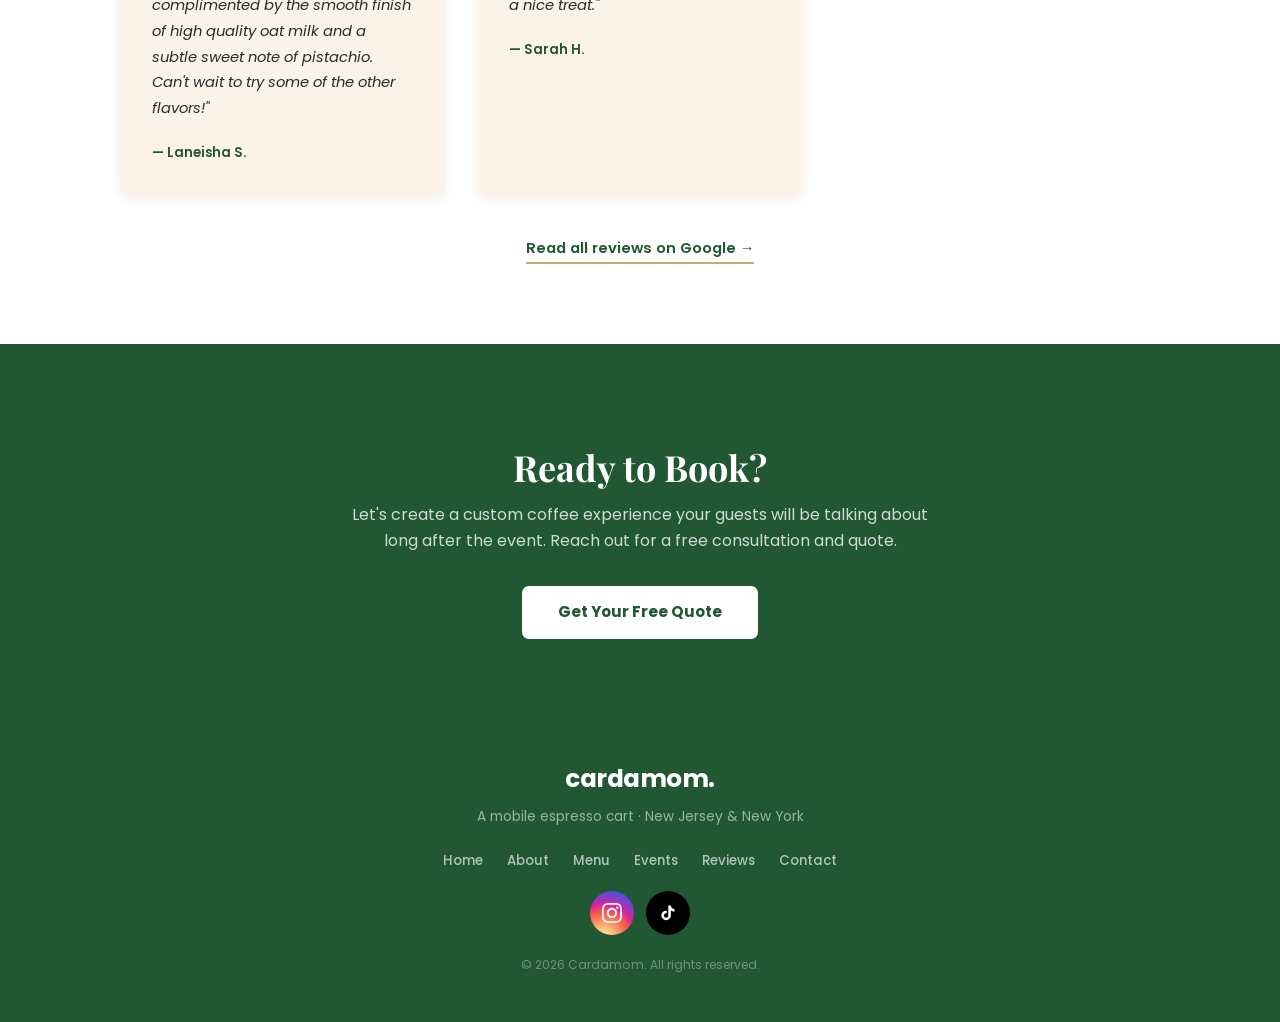
==== commit 481e2b70: "Change 'a professional barista' to 'professional baristas' and add project summary Matches the packa" ====
--- a/index.html
+++ b/index.html
@@ -213,7 +213,7 @@
     <!-- ===================== PACKAGES ===================== -->
     <section class="packages-section">
       <h2>Event Packages</h2>
-      <p class="section-sub">Simple, transparent pricing so you can plan with confidence. All packages include setup, breakdown, and a professional barista.</p>
+      <p class="section-sub">Simple, transparent pricing so you can plan with confidence. All packages include setup, breakdown, and professional baristas.</p>
       <div class="packages-grid">
 
         <div class="package-card">
